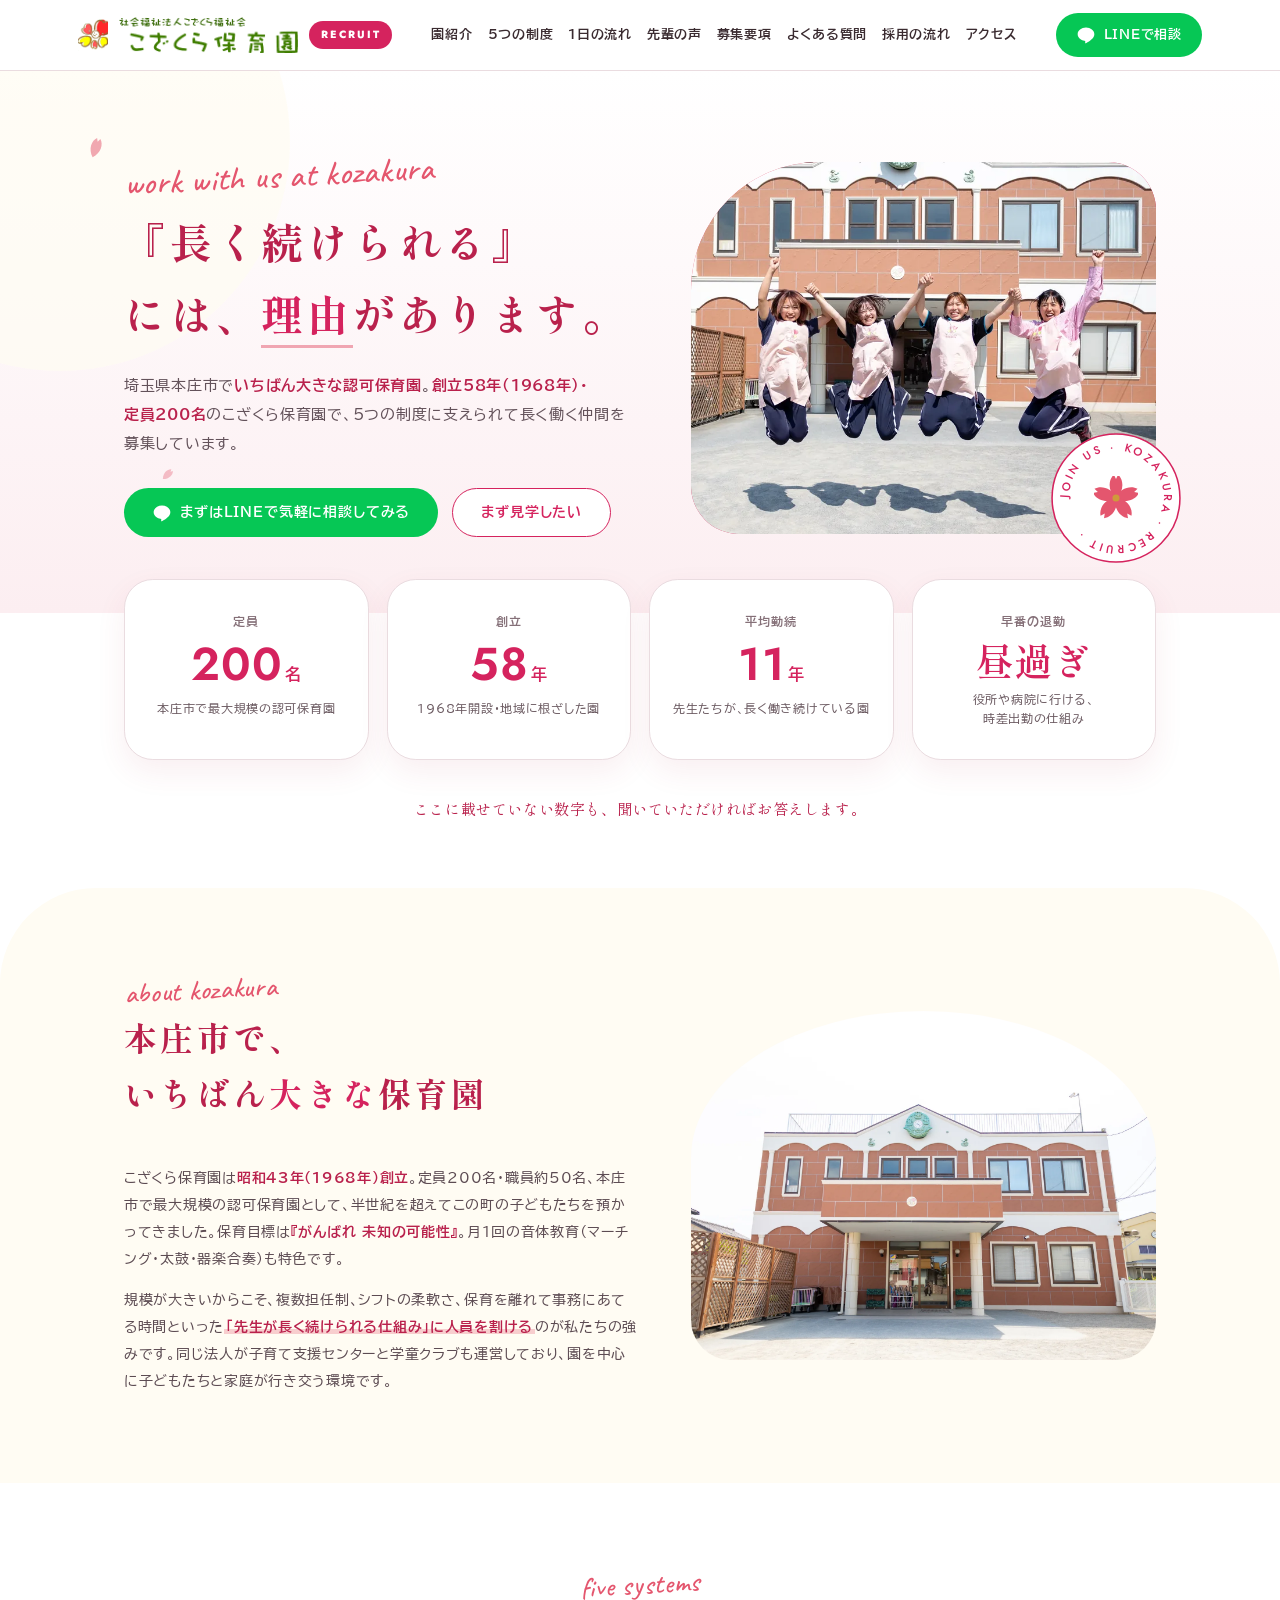
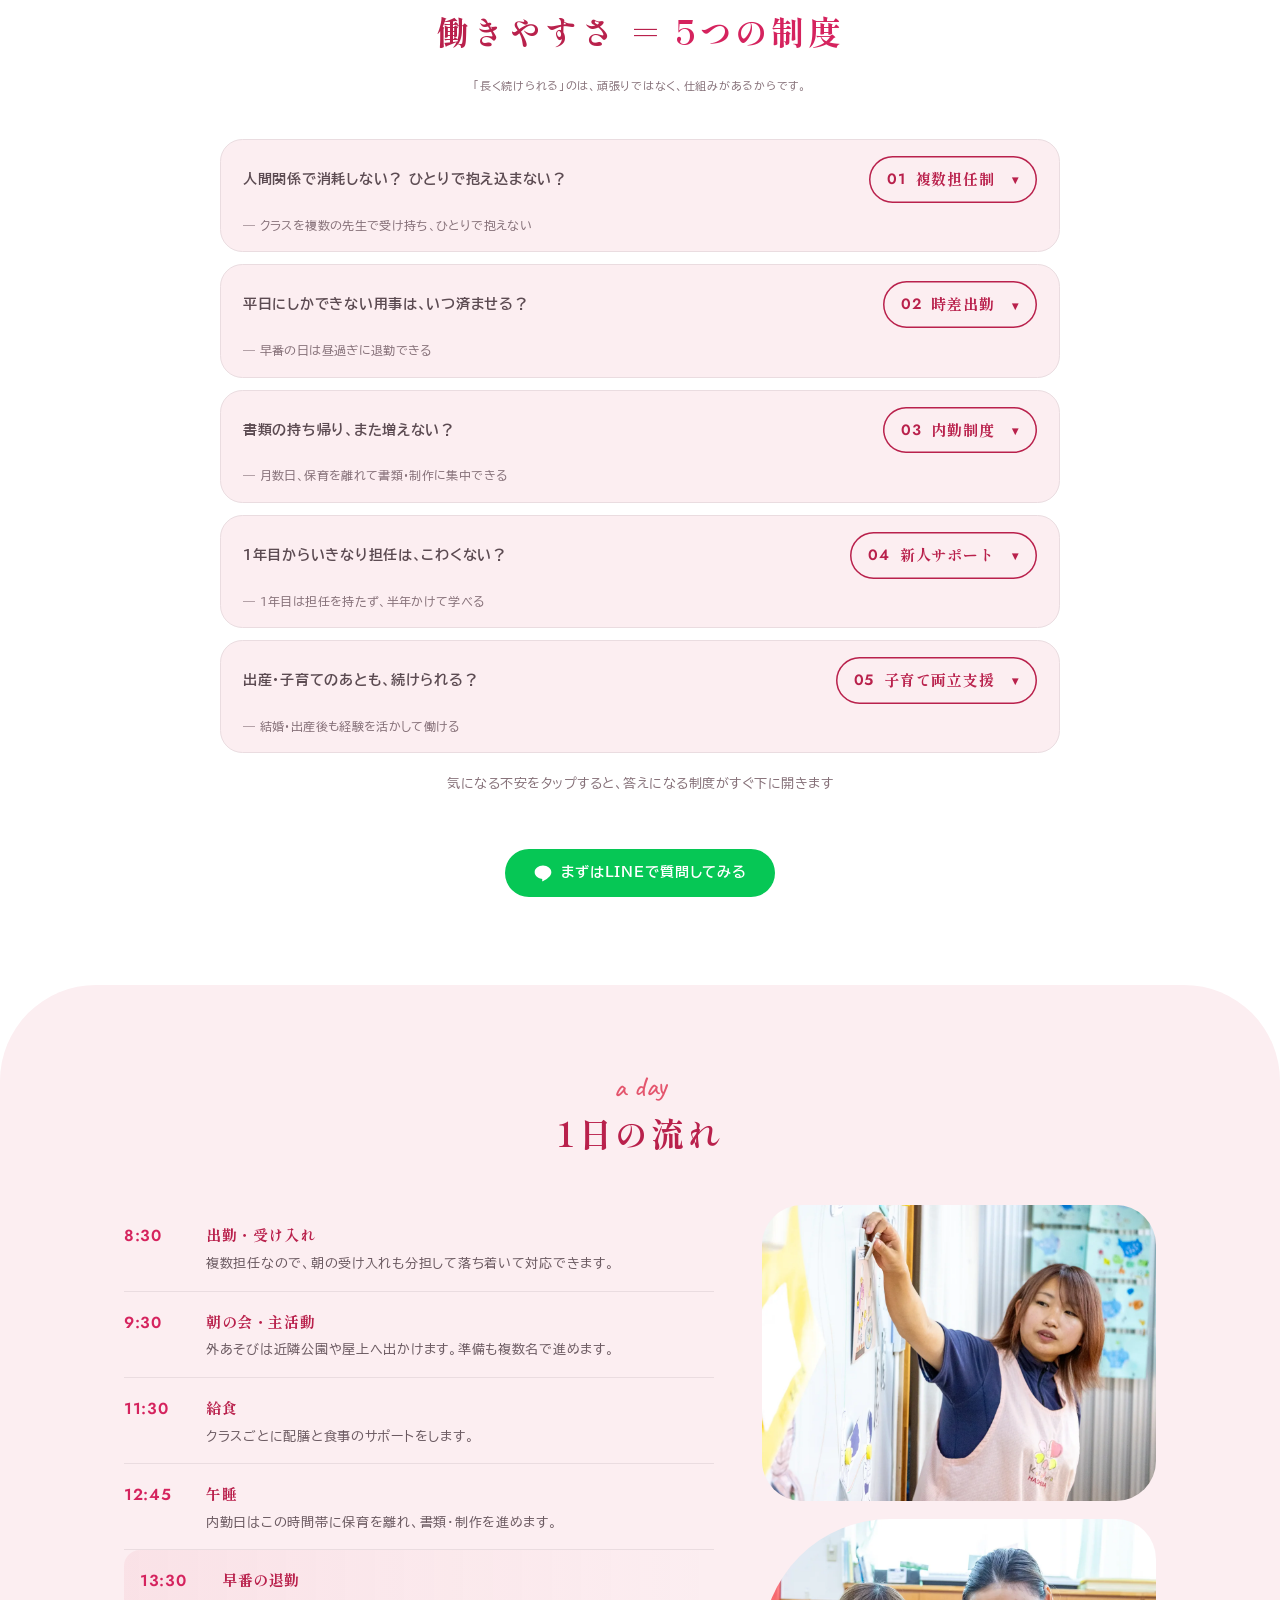
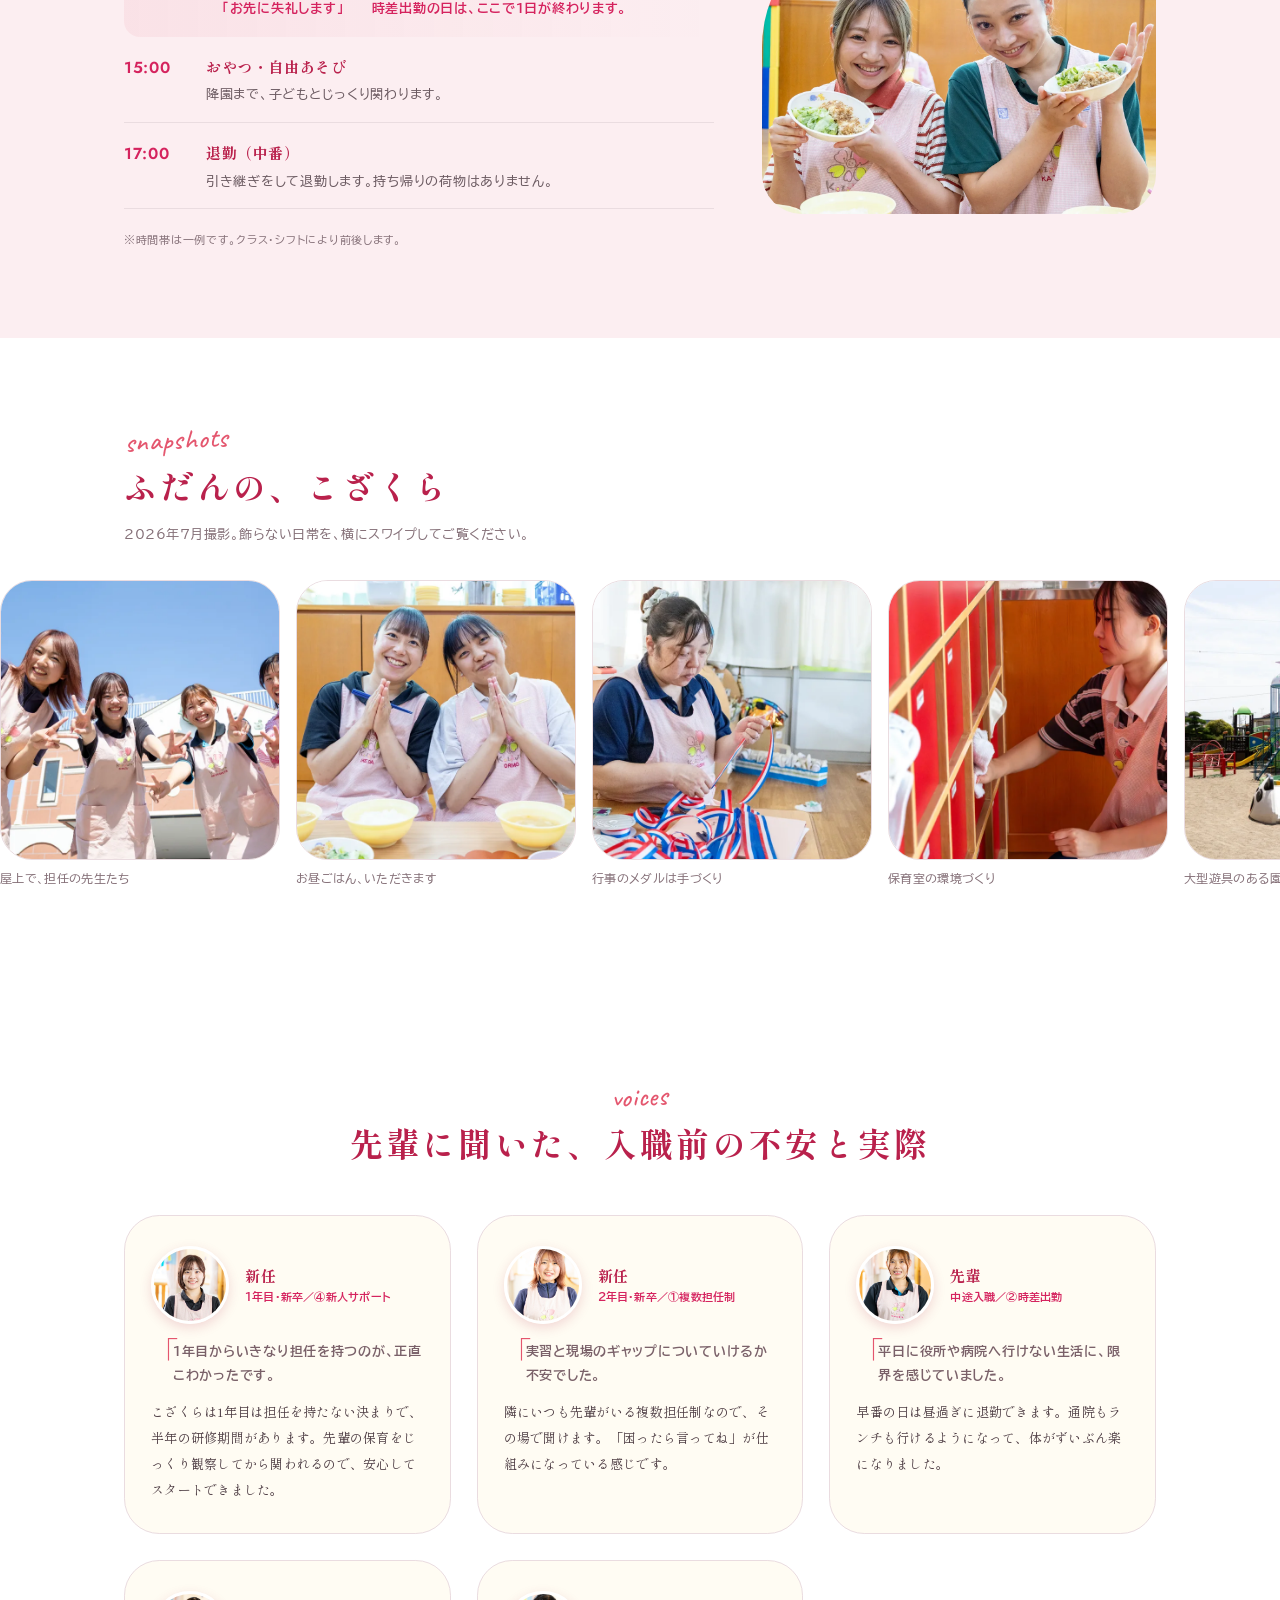
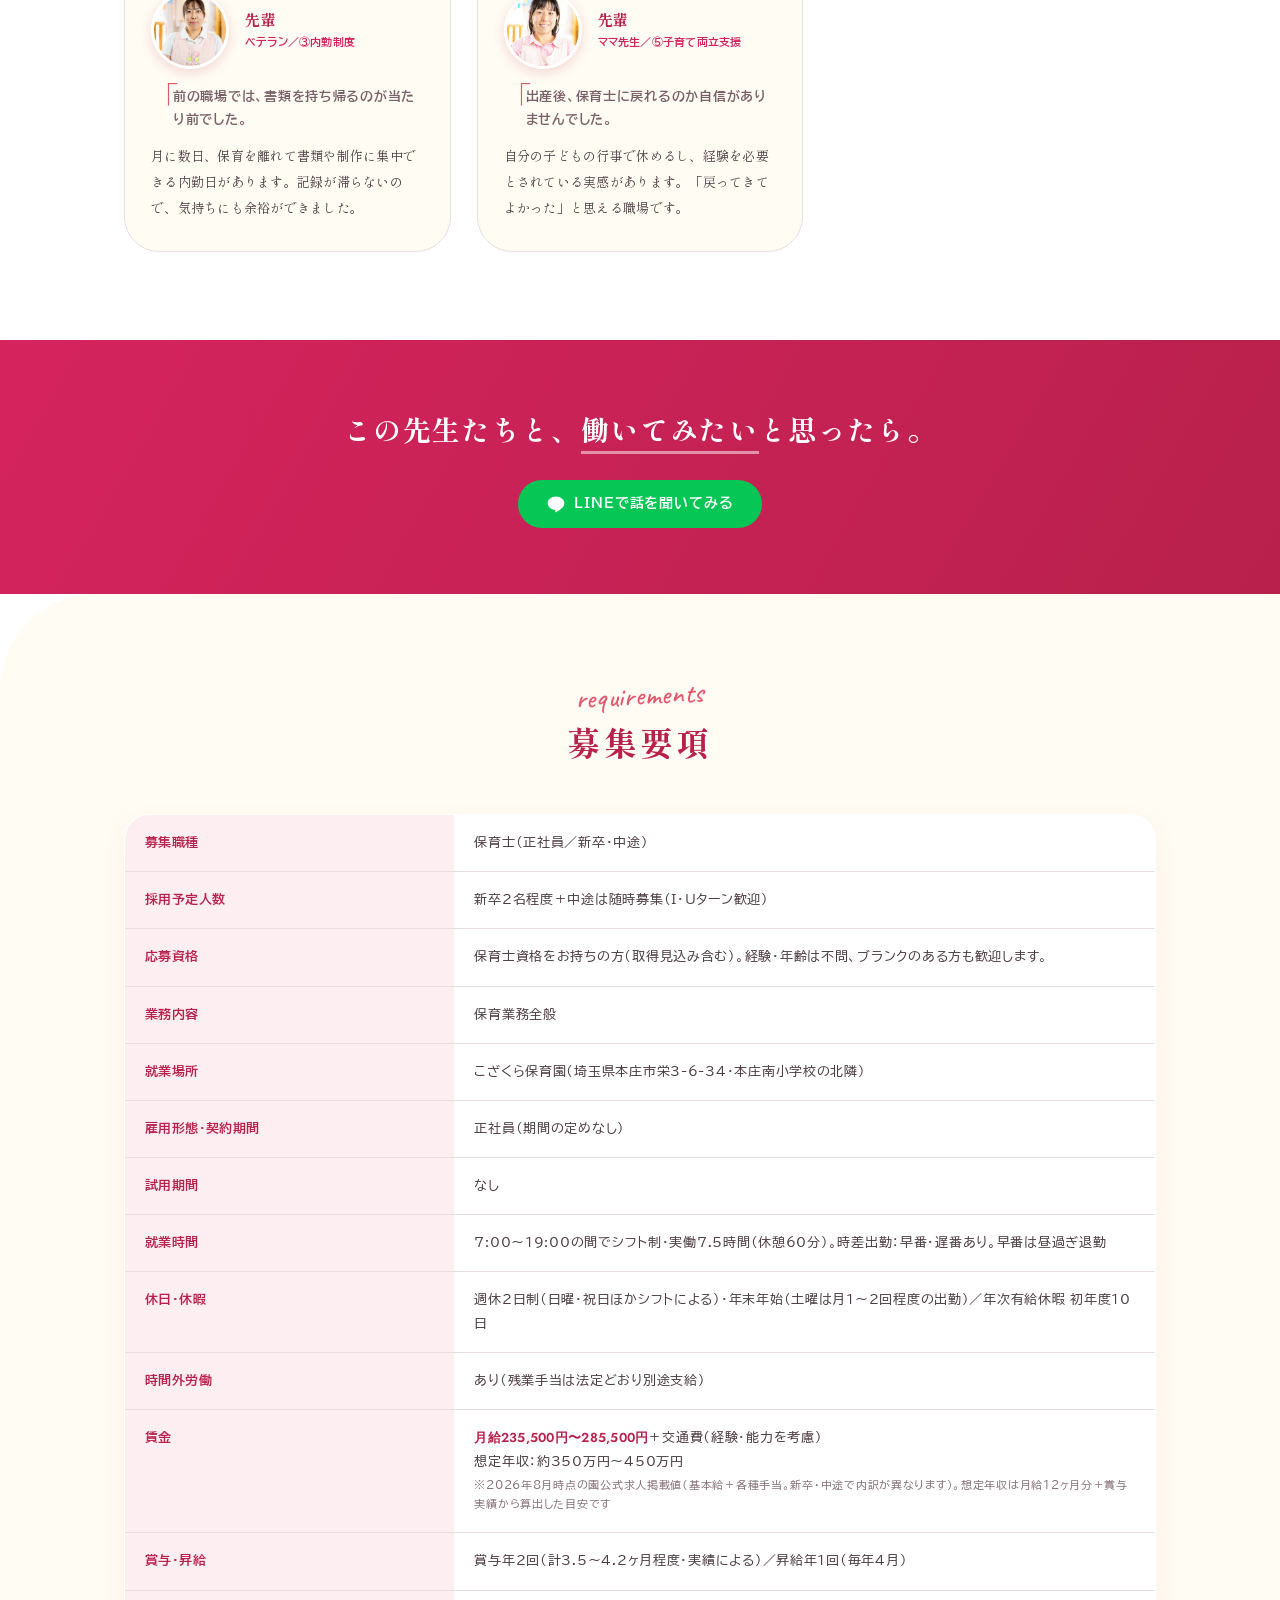
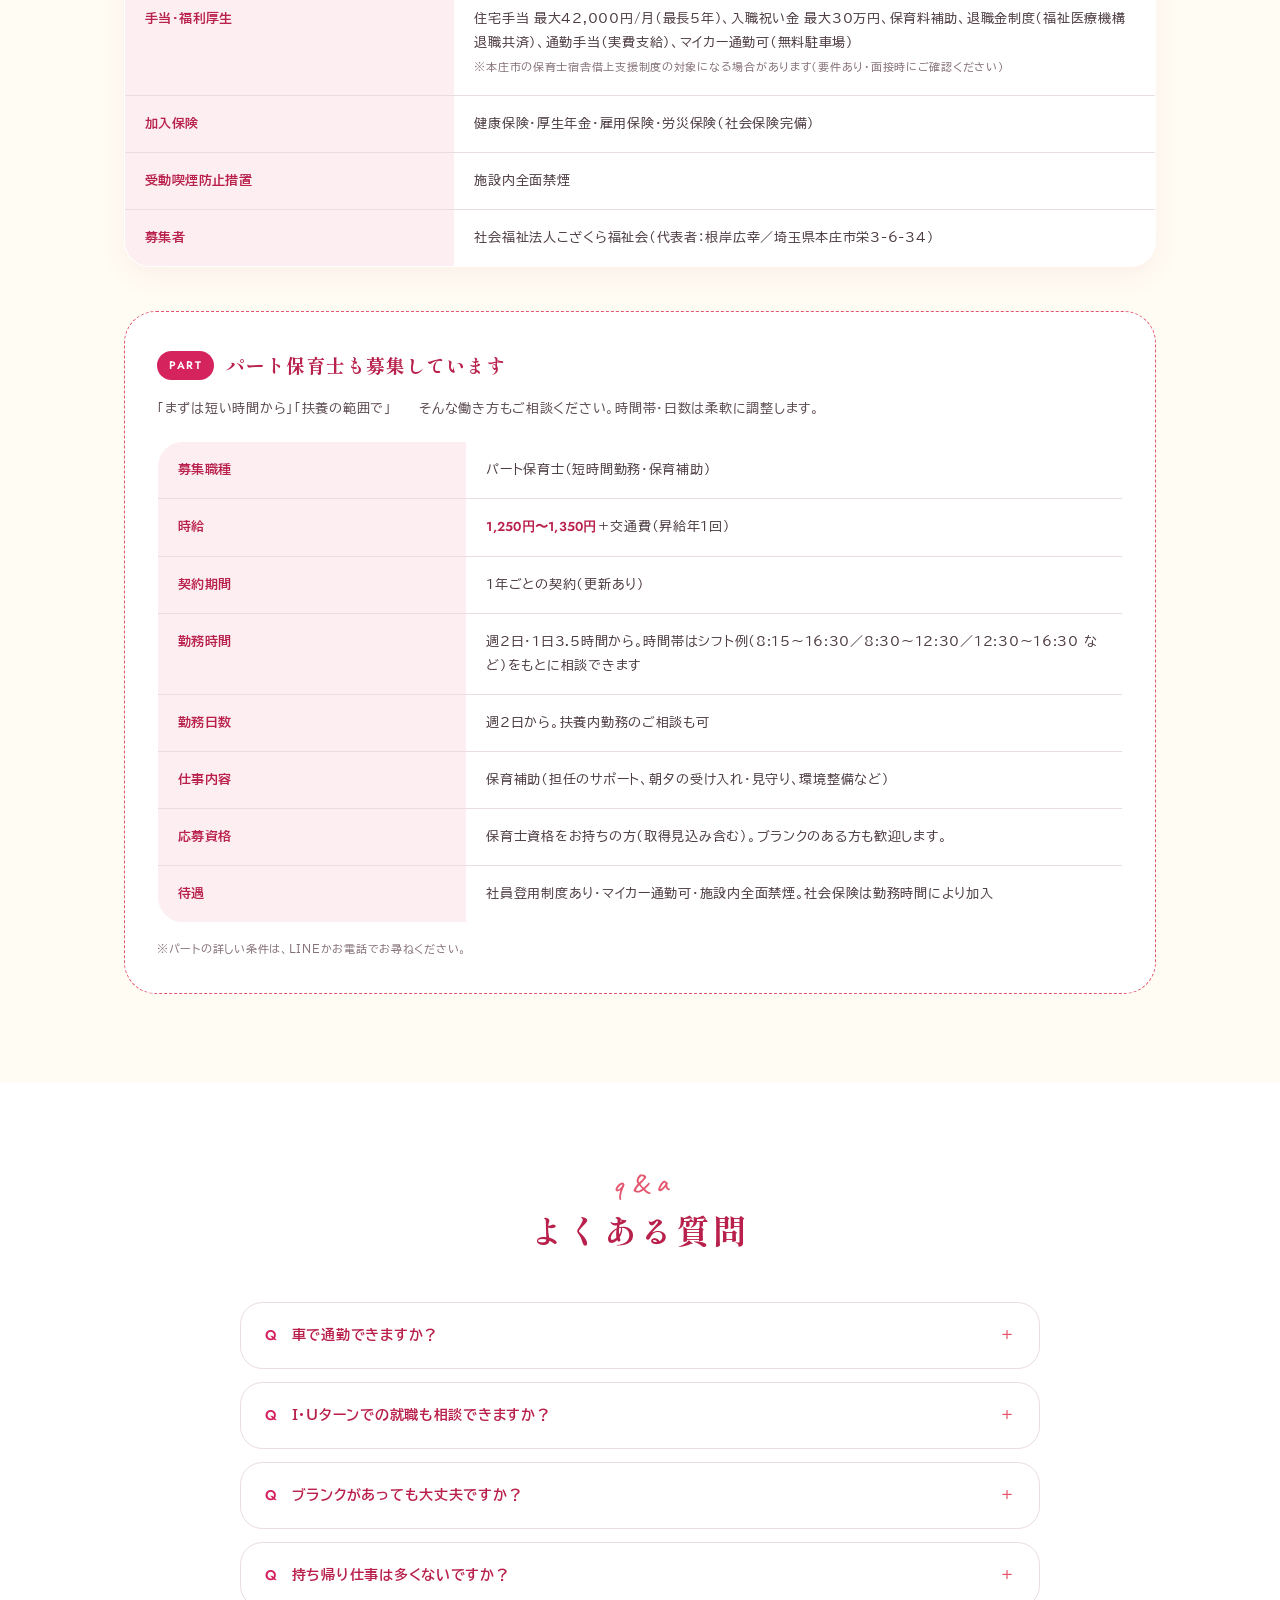
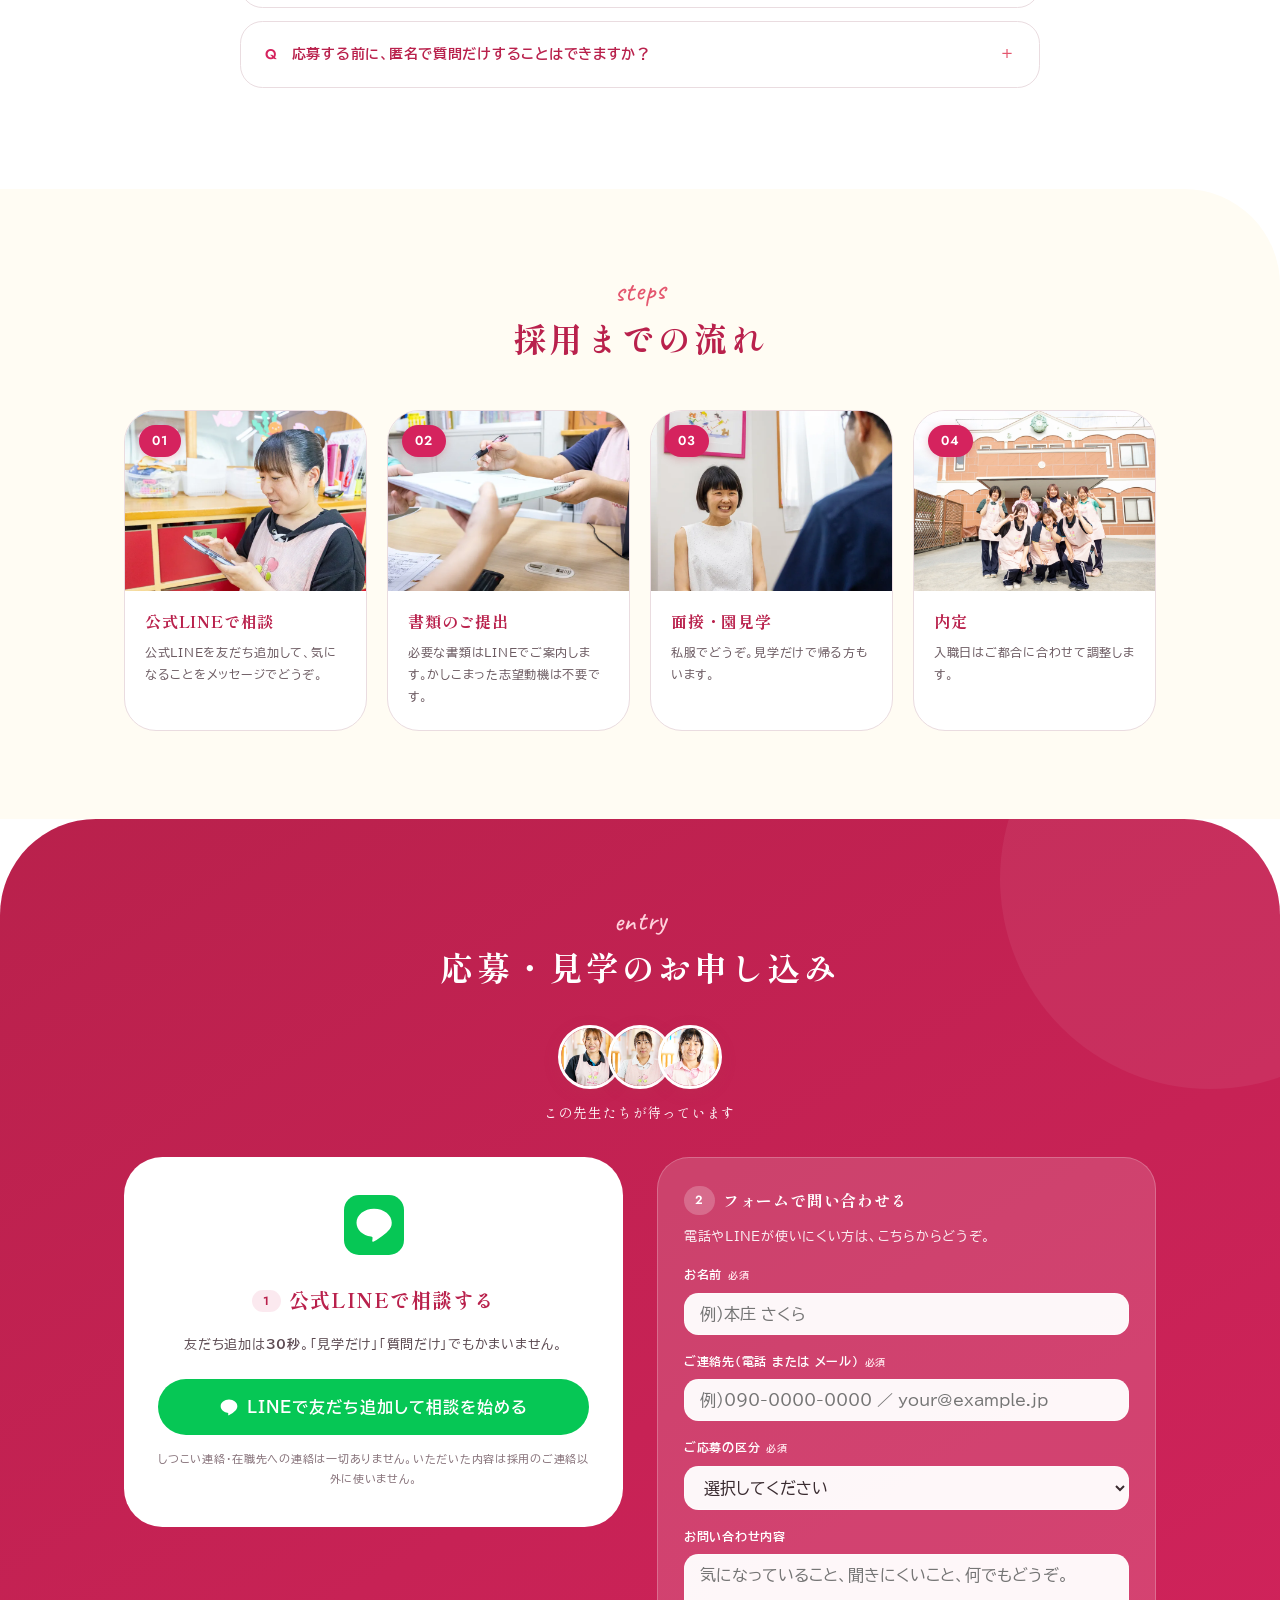
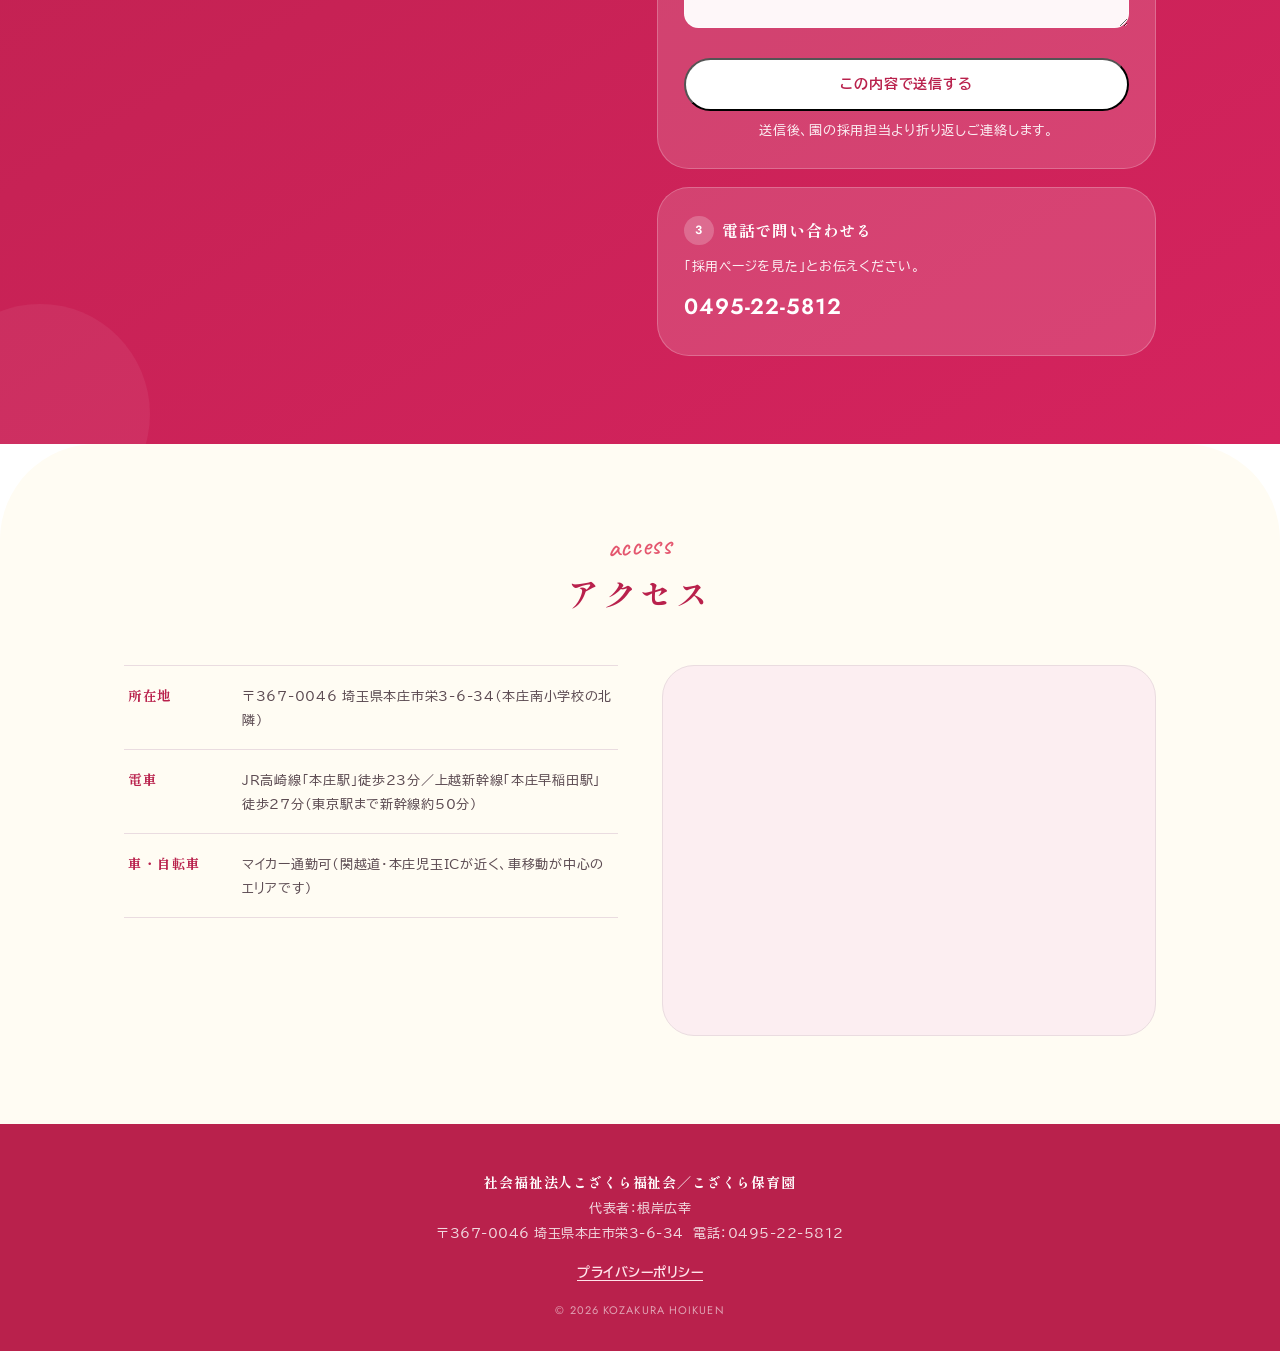
==== index.html @ 983c807f "スティッキーの電話ボタンと「応募じゃなくてOK」を削除（社長指示2026-08-20） ・スティッキーバーの電話ボタンを撤去（電話は応募セクションとフッターに残存） ・ボタンの添え文言「応募じゃなくて" ====
<!DOCTYPE html>
<html lang="ja">
<head>
<meta charset="UTF-8">
<meta name="viewport" content="width=device-width, initial-scale=1.0">
<!-- 公開時: 本番ドメイン確定後にこのnoindexを削除する（レビューURLのまま公開しない） -->
<meta name="robots" content="noindex,nofollow">
<meta name="format-detection" content="telephone=no">
<title>保育士採用｜こざくら保育園（埼玉県本庄市）・5つの制度で長く働ける園</title>
<meta name="description" content="埼玉県本庄市で最大規模・創立58年のこざくら保育園の保育士採用ページ。複数担任制・時差出勤・内勤制度・新人サポート・子育て両立支援の5つの制度で、長く続けられる働き方を用意しています。相談はLINEから。">
<!-- favicon: ヘッダーロゴと同じ五弁桜（自己完結SVG・外部ファイル不要） -->
<link rel="icon" type="image/svg+xml" href="data:image/svg+xml,%3Csvg xmlns='http://www.w3.org/2000/svg' viewBox='-34 -34 68 68'%3E%3Cdefs%3E%3Cpath id='p' d='M0 8C-12 -4 -11 -20 -3 -27L0 -21L3 -27C11 -20 12 -4 0 8Z'/%3E%3C/defs%3E%3Cg fill='%23E4566E'%3E%3Cuse href='%23p' transform='translate(0 -6)'/%3E%3Cuse href='%23p' transform='rotate(72) translate(0 -6)'/%3E%3Cuse href='%23p' transform='rotate(144) translate(0 -6)'/%3E%3Cuse href='%23p' transform='rotate(216) translate(0 -6)'/%3E%3Cuse href='%23p' transform='rotate(288) translate(0 -6)'/%3E%3C/g%3E%3Ccircle r='4' fill='%23CF9A3C'/%3E%3C/svg%3E">
<!-- ▼公開時に有効化: OGP（本番ドメイン確定後にURLを入れて有効化する）
<meta property="og:type" content="website">
<meta property="og:title" content="保育士採用｜こざくら保育園（埼玉県本庄市）">
<meta property="og:description" content="5つの制度で長く続けられる園。ご相談はLINEから受け付けています。">
<meta property="og:url" content="https://＜本番ドメイン＞/">
<meta property="og:image" content="https://＜本番ドメイン＞/images/ogp.jpg">
<meta name="twitter:card" content="summary_large_image">
▲OGPここまで -->
<!-- ▼公開時に有効化: GTM（園/チポーレ側のコンテナID確定後、この直下にGTMスニペットを設置。
     LINEクリックは本文末尾のスクリプトが dataLayer に line_click（cta_location付き）をpushする） -->
<link rel="preconnect" href="https://fonts.googleapis.com">
<link rel="preconnect" href="https://fonts.gstatic.com" crossorigin>
<link href="https://fonts.googleapis.com/css2?family=Shippori+Mincho:wght@500;600;700;800&family=BIZ+UDPGothic:wght@400;700&family=Caveat:wght@500;600&family=Jost:wght@400;500;600&display=swap" rel="stylesheet">
<style>
/* ============================================================
   こざくら保育園 採用LP 確定版（ヒトトナリ流・2026-08-18 園決定）
   明朝×手書き英字×効かせ色=深い桜×有機的な丸×さりげない動き
   ============================================================ */
:root{
  /* --- 効かせ色（深い桜）--- */
  --accent:      #D5235E;   /* 主役 */
  --accent-deep: #B9214C;   /* 主役の暗部（見出し文字・フッター） */
  --accent-sub:  #E4566E;   /* 主役の明部（下線・hand英字・マーカー） */
  --accent-2nd:  #CF9A3C;   /* 第2アクセント（金茶・控えめに。文字には使わない=罫線・面のみ） */
  --accent-2nd-deep:#82611A; /* 金茶の文字用暗部（白地でAA 4.5:1以上・2026-08-18監査反映） */

  /* --- 受けの淡色 --- */
  --pale-1: #FCEEF1;   /* 桜の淡色 */
  --pale-2: #FFFCF3;   /* クリーム */
  --pale-3: #FDF0F1;   /* 差し色の淡色 */

  /* --- 基本色 --- */
  --ink:  #3a2b30;
  --gray: #857078;
  --line: #EADCE0;

  /* --- LINE緑（主導線）--- */
  --line-green: #06C755;
  --line-green-dark:#05A648;

  /* --- フォント3層 --- */
  --serif:"Shippori Mincho","Yu Mincho","Hiragino Mincho ProN",serif;
  --gothic:"BIZ UDPGothic","Hiragino Sans","Yu Gothic","Meiryo",sans-serif;
  --hand:"Caveat",cursive;
  --num:"Jost",sans-serif;
  --ease:cubic-bezier(0.4,0,0.2,1);
}
*{margin:0;padding:0;box-sizing:border-box}
html{scroll-behavior:smooth}
body{font-family:var(--gothic);color:var(--ink);line-height:2.05;letter-spacing:.05em;background:#fff;font-size:14.5px;overflow-x:hidden}
a{color:inherit;text-decoration:none}
img{max-width:100%;display:block}
.wrap{max-width:1080px;margin:0 auto;padding:0 24px}

.nw{white-space:nowrap}

/* 手書き英字ラベル（英字のみ・日本語には使わない） */
.hand{font-family:var(--hand);font-weight:500;font-size:30px;color:var(--accent-sub);transform:rotate(-3deg);display:inline-block;line-height:1}
/* 注意: 見出し下線・マーカー等の rgba(228,86,110,X) は --accent-sub の直書き値。効かせ色を変える際は手動同期が必要 */

/* ボタン */
.btn{display:inline-flex;align-items:center;justify-content:center;gap:8px;font-weight:700;border-radius:99px;font-size:14px;padding:13px 28px;min-height:48px;transition:all .4s var(--ease);font-family:var(--gothic);letter-spacing:.06em;text-align:center;line-height:1.5}
.btn:hover{transform:translateY(-2px);box-shadow:0 8px 20px rgba(0,0,0,.15)}
.btn:focus-visible{outline:3px solid var(--accent-sub);outline-offset:2px}
.btn{flex-wrap:wrap}
/* LINE緑=主導線 */
.btn-line-green{background:var(--line-green);color:#fff}
.btn-line-green:hover{box-shadow:0 8px 22px rgba(6,199,85,.38)}
.btn-line-green .ico{width:20px;height:20px;flex-shrink:0}
/* サブ導線（枠線・桜） */
.btn-outline{border:1.5px solid var(--accent);color:var(--accent);background:#fff}
/* （btn-ghost・chip-checkは未使用のため削除・2026-08-18監査反映） */

/* ============ ヘッダー（sticky） ============ */
.site-header{position:sticky;top:0;background:rgba(255,255,255,.94);backdrop-filter:blur(10px);z-index:100;border-bottom:1px solid var(--line)}
.hd-in{display:flex;align-items:center;justify-content:space-between;height:70px;max-width:1160px;margin:0 auto;padding:0 18px;gap:12px}
.logo{display:flex;align-items:center;gap:11px;font-family:var(--serif);font-weight:800;font-size:18px;color:var(--accent-deep);letter-spacing:.08em;white-space:nowrap}
.logo .logo-img{height:36px;width:auto;display:block}
.logo .logo-mark{height:32px;width:auto;display:block;flex-shrink:0}
.logo .r{font-family:var(--num);font-size:10.5px;letter-spacing:.18em;color:#fff;background:var(--accent);border-radius:99px;padding:3px 12px}
nav.g ul{display:flex;gap:15px;list-style:none;font-size:12.5px;font-weight:700}
nav.g a{position:relative;padding:6px 0;color:var(--ink);white-space:nowrap}
nav.g a::after{content:"";position:absolute;left:0;bottom:0;width:0;height:2px;background:var(--accent);transition:width .4s var(--ease)}
nav.g a:hover::after{width:100%}
.hd-cta{display:flex;align-items:center;gap:10px}
.hd-cta .btn{padding:10px 20px;font-size:13px;min-height:44px;flex-wrap:nowrap;white-space:nowrap}
@media(max-width:1040px){nav.g{display:none}}
/* モバイルメニュー（PCナビ非表示帯=1040px以下で出す） */
.hd-cta{display:flex;align-items:center;gap:10px}
.sp-menu{display:none;position:relative}
@media(max-width:1040px){.sp-menu{display:block}}
.sp-menu summary{list-style:none;cursor:pointer;display:flex;align-items:center;gap:6px;min-height:44px;padding:9px 14px;border:1.5px solid var(--accent);border-radius:99px;color:var(--accent-deep);font-family:var(--gothic);font-weight:700;font-size:12.5px;letter-spacing:.06em;white-space:nowrap;user-select:none}
.sp-menu summary::-webkit-details-marker{display:none}
.sp-menu[open] summary{background:var(--pale-1)}
.sp-menu-panel{position:absolute;right:0;top:calc(100% + 10px);background:#fff;border-radius:1.6rem;box-shadow:0 14px 38px rgba(60,20,35,.16);padding:10px;min-width:216px;z-index:120}
.sp-menu-panel ul{list-style:none;margin:0;padding:0}
.sp-menu-panel a{display:block;padding:12px 18px;font-family:var(--gothic);font-size:14px;font-weight:700;color:var(--ink);border-radius:12px;letter-spacing:.04em}
.sp-menu-panel a:active,.sp-menu-panel a:hover{background:var(--pale-1);color:var(--accent-deep)}
section[id]{scroll-margin-top:64px}
@media(max-width:1120px){nav.g ul{gap:11px;font-size:12px}.hd-cta .btn{white-space:nowrap}} /* 8項目ナビ＋CTAを1行維持 */
@media(max-width:520px){.logo{gap:8px}.logo .r{display:none}.logo .logo-img{height:34px}.logo .logo-mark{height:34px}.hd-cta .btn{display:none}}  /* SPはスティッキー＋ヒーローがLINE導線＝ヘッダー内はメニューだけ残しロゴに幅を譲る */

/* ============ ヒーロー ============ */
.hero{position:relative;padding:88px 0 76px;overflow:hidden;background:linear-gradient(180deg,#fff 0%,var(--pale-1) 100%)}
.hero-bg-circle{position:absolute;border-radius:50%;background:var(--pale-2);z-index:1;opacity:.7}
/* 桜の花びら散らし */
.petal-deco{position:absolute;inset:0;z-index:1;pointer-events:none}
.petal-deco .p{position:absolute;width:34px;height:34px;opacity:.5;color:var(--accent-sub);animation:sway 7s ease-in-out infinite}
.petal-deco .p svg{width:100%;height:100%;fill:currentColor}
.petal-deco .p1{top:12%;left:6%;transform:rotate(18deg);animation-delay:-.5s}
.petal-deco .p2{top:26%;right:9%;width:24px;transform:rotate(-22deg);animation-delay:-2.4s;opacity:.4}
.petal-deco .p3{bottom:22%;left:12%;width:22px;transform:rotate(46deg);animation-delay:-4s;opacity:.35}
.petal-deco .p4{top:60%;right:16%;width:30px;transform:rotate(8deg);animation-delay:-1.2s}
.petal-deco .p5{bottom:12%;right:30%;width:20px;transform:rotate(-40deg);animation-delay:-3.2s;opacity:.4}
@keyframes sway{0%,100%{transform:translateY(0) rotate(0)}50%{transform:translateY(-12px) rotate(10deg)}}
.hero .wrap{display:grid;grid-template-columns:1.05fr .95fr;gap:52px;align-items:center;position:relative;z-index:2}
.hero .hand{font-size:34px;margin-bottom:12px}
/* 改行設計: 『長く続けられる』/には、理由があります。の2行固定（<br>）。
   サイズはこの2行が360px〜PCカラム(約515px)に収まる上限で決めている＝変えるときは両幅で再確認 */
.hero h1{font-family:var(--serif);font-weight:700;font-size:clamp(25px,4.4vw,42px);color:var(--accent-deep);line-height:1.72;letter-spacing:.09em}
@media(max-width:430px){.hero h1{font-size:24px;letter-spacing:.05em}} /* 360pxでも「には、理由があります。」を1行に収める（末尾1文字の泣き別れ防止） */
.hero h1 em{font-style:normal;color:var(--accent);border-bottom:3px solid rgba(228,86,110,.5);padding-bottom:2px}
.hero .lead{margin-top:22px;font-size:14.5px;color:#63525a;line-height:2}
.hero .lead strong{color:var(--accent-deep);font-weight:700}
.hero-cta{margin-top:30px;display:flex;gap:14px;flex-wrap:wrap}
.hero-cta .btn-note{flex-basis:100%;font-size:11.5px;color:var(--gray);margin-top:-2px;letter-spacing:.02em}
@media(max-width:767px){.hero-cta{justify-content:center}} /* SPは2段目の見学ボタンを中央に（リクレボ指示2026-08-20） */
.hero-visual{position:relative}
/* 運用: 実写真<img>への差し替え時もaspect-ratio指定を維持するか、width/height属性を必ず付与すること（CLS対策） */
.photo-ph{background:
  repeating-linear-gradient(45deg,rgba(255,255,255,.20) 0 16px,transparent 16px 32px),
  linear-gradient(140deg,#E88BA0,#D5235E 62%,#CF9A3C);
  display:flex;align-items:center;justify-content:center;color:#fff;font-weight:700;font-size:12.5px;letter-spacing:.08em;text-align:center;line-height:1.9;padding:20px}
.hero-visual .photo-ph{aspect-ratio:5/4;border-radius:8rem 3rem 3rem 3rem}
.ph-note{font-size:10.5px;letter-spacing:.04em;opacity:.9;display:block;margin-top:6px;font-weight:400}
/* 実写真差し替え済みスロット: プレースホルダ用paddingを打ち消し、枠形状は維持してcoverで敷き詰める */
img.photo-ph{object-fit:cover;width:100%;height:auto;padding:0;display:block}
/* 回転バッジ（桜色・中央に桜マーク） */
.spin-badge{position:absolute;right:-26px;bottom:-30px;width:132px;height:132px;z-index:3}
.spin-badge .rot{animation:rotation 20s linear infinite;transform-origin:50% 50%}
@keyframes rotation{to{transform:rotate(360deg)}}
.spin-badge .badge-core{position:absolute;left:50%;top:50%;transform:translate(-50%,-50%);width:44px;height:44px}
@media(prefers-reduced-motion:reduce){.spin-badge .rot,.petal-deco .p{animation:none}}
@media(max-width:900px){.hero .wrap{grid-template-columns:1fr;gap:40px}.hero{padding:52px 0 60px}.spin-badge{right:6px;width:112px;height:112px}}

/* ============ セクション共通 ============ */
section{padding:88px 0}
.sec-head{margin-bottom:44px}
.sec-head .hand{margin-bottom:2px;font-size:28px}
.sec-head h2{font-family:var(--serif);font-weight:700;font-size:clamp(23px,3vw,33px);color:var(--accent-deep);letter-spacing:.1em;line-height:1.7;text-wrap:balance}
.sec-head h2 em{font-style:normal;color:var(--accent);position:relative}
.sec-head h2 em::after{content:"";position:absolute;left:0;right:0;bottom:-2px;height:6px;background:rgba(228,86,110,.22);border-radius:99px;z-index:-1}
.sec-head.center{text-align:center}
.sec-note{font-size:11px;color:var(--gray);margin-top:16px;line-height:1.8}
@supports (animation-timeline: view()){
  @media(prefers-reduced-motion:no-preference){
    .fade-up{animation:fadeup both;animation-timeline:view();animation-range:entry 0% entry 40%}
    @keyframes fadeup{from{opacity:0;transform:translateY(30px)}to{opacity:1;transform:none}}
  }
}

/* ============ 数字 ============ */
.numbers{padding:0;margin-top:-34px;position:relative;z-index:5}
.num-grid{display:grid;grid-template-columns:repeat(4,1fr);gap:18px}
.num-card{background:#fff;border:1px solid var(--line);border-radius:1.8rem;text-align:center;padding:30px 16px;box-shadow:0 12px 30px rgba(184,50,79,.08)}
.num-card .k{font-size:11.5px;font-weight:700;color:var(--gray);letter-spacing:.08em}
.num-card .v{font-family:var(--num);font-weight:600;font-size:clamp(34px,4vw,46px);color:var(--accent);line-height:1.15;letter-spacing:.02em;margin-top:4px}
.num-card .v.txt{font-family:var(--serif);font-size:clamp(28px,3.4vw,38px)}
.num-card .v small{font-size:16px;font-family:var(--gothic);margin-left:2px}
.num-card .d{font-size:11.5px;font-weight:400;color:#6b5a61;margin-top:8px;line-height:1.7}
.num-card sup{font-size:9px;color:var(--gray)}
.numbers .disclosure{max-width:840px;margin:34px auto 0;text-align:center;font-family:var(--serif);font-size:15px;color:var(--accent-deep);line-height:2;letter-spacing:.04em}
@media(max-width:900px){.num-grid{grid-template-columns:1fr 1fr}}
@media(max-width:460px){.num-grid{grid-template-columns:1fr}}

/* ============ 園紹介 ============ */
.about{background:var(--pale-2);border-radius:6rem 6rem 0 0;margin-top:64px}
.about-in{display:grid;grid-template-columns:1.05fr .95fr;gap:52px;align-items:center}
.about-in .photo-ph{aspect-ratio:16/12;border-radius:50% 50% 2.5rem 2.5rem / 42% 42% 2.5rem 2.5rem}
.about-body h3{font-family:var(--serif);font-weight:700;font-size:22px;color:var(--accent-deep);line-height:1.85;letter-spacing:.08em;margin-bottom:16px}
.about-body p{font-size:13.5px;color:#5c4b52;margin-top:14px;line-height:2}
.about-body strong{color:var(--accent-deep);font-weight:700}
.about-body .marker{background:linear-gradient(transparent 62%,rgba(228,86,110,.28) 62%);padding:0 2px}
.about-body .req-sub{font-size:11px;color:var(--gray)}
@media(max-width:900px){.about-in{grid-template-columns:1fr}.about{border-radius:4rem 4rem 0 0}}

/* ============ 5つの制度 ============ */
.features{background:#fff}
/* fear-map */
.fear-map{list-style:none;max-width:840px;margin:0 auto 52px;display:grid;gap:12px}
.fear-map li{display:grid;grid-template-columns:1fr auto;gap:16px;align-items:center;background:var(--pale-1);border:1px solid var(--line);border-radius:1.4rem;padding:16px 22px}
.fear-map .fear-q{font-size:13.5px;color:#5c4b52;font-weight:700;line-height:1.7}
.fear-map .fear-a{display:inline-flex;align-items:center;gap:10px;font-family:var(--serif);font-weight:700;font-size:15px;color:#fff;background:var(--accent);border-radius:99px;padding:8px 18px;white-space:nowrap;transition:all .3s var(--ease)}
.fear-map .fear-a:hover{background:var(--accent-deep);transform:translateY(-1px)}
.fear-map .fear-a .num{font-family:var(--num);font-weight:600;letter-spacing:.05em}
@media(max-width:640px){.fear-map li{grid-template-columns:1fr;gap:10px}.fear-map .fear-a{justify-self:start}}
/* --- 5制度のプルダウン化（2026-08-06）: 不安の行の直下に制度カードが開く。JS無効時は従来どおり全カード縦積み --- */
/* 1行要約: 閉じた状態でも5制度の便益を比較できるようにする（Codex反証R2の妥協案） */
.fear-sum{grid-column:1/-1;font-size:12px;color:var(--gray);letter-spacing:.03em;line-height:1.7;margin-top:-4px}
.fear-sum::before{content:"— ";opacity:.6}
.fear-hint{text-align:center;font-size:12.5px;color:var(--gray);margin:-40px auto 44px;letter-spacing:.04em}
.features.is-drop .fear-map{margin-bottom:0}
.features.is-drop .fear-hint{margin:18px auto 0}
.features.is-drop .fear-map li{cursor:pointer;transition:border-color .3s var(--ease),background-color .3s var(--ease),box-shadow .3s var(--ease)}
.features.is-drop .fear-map li.is-active{border-color:var(--accent);background:#fff;box-shadow:0 6px 18px rgba(43,43,58,.07)}
.features.is-drop .fear-a::after{content:"▾";margin-left:8px;display:inline-block;transition:transform .3s var(--ease);font-size:12px}
.features.is-drop li.is-active .fear-a::after{transform:rotate(180deg)}
.features.is-drop .fear-map li:not(.is-active) .fear-a{background:transparent;color:var(--accent-deep);box-shadow:inset 0 0 0 1.5px var(--accent-deep)}
.features.is-drop .fear-map li:not(.is-active) .fear-a:hover{background:var(--pale-3);transform:none}
.features.is-drop .fear-map li .feature-card{grid-column:1/-1;display:none;margin-top:16px;cursor:auto}
.features.is-drop .fear-map li .feature-card.is-open{display:grid;animation:featIn .45s var(--ease) both}
.features.is-drop .feature-list{display:none}
@keyframes featIn{from{opacity:0;transform:translateY(-8px)}to{opacity:1;transform:none}}
/* DOM移動でnth-childの偶奇・角丸バリエーションが失われるため、JS付与の.pos-Nで復元 */
.feature-card.pos-2,.feature-card.pos-4{grid-template-columns:1.1fr .9fr}
.feature-card.pos-2 .feature-media,.feature-card.pos-4 .feature-media{order:2}
.feature-card.pos-1 .photo-ph{border-radius:3rem 8rem 3rem 3rem}
.feature-card.pos-2 .photo-ph{border-radius:8rem 3rem 3rem 3rem}
.feature-card.pos-3 .photo-ph{border-radius:2.5rem 2.5rem 6rem 2.5rem}
.feature-card.pos-4 .photo-ph{border-radius:3rem 3rem 3rem 8rem}
.feature-card.pos-5 .photo-ph{border-radius:3rem 8rem 3rem 3rem}
@media(max-width:820px){.feature-card.pos-2,.feature-card.pos-4{grid-template-columns:1fr}.feature-card.pos-2 .feature-media,.feature-card.pos-4 .feature-media{order:0}}
/* 動きの抑制設定を尊重 */
@media(prefers-reduced-motion:reduce){
  html{scroll-behavior:auto}
  .fade-up,.features.is-drop .fear-map li .feature-card.is-open{animation:none}
  .spin-badge .rot{animation:none}
}
/* feature cards */
.feature-list{display:grid;gap:34px}
.feature-card{display:grid;grid-template-columns:.9fr 1.1fr;gap:40px;align-items:center;scroll-margin-top:90px}
.feature-card:nth-child(even){grid-template-columns:1.1fr .9fr}
.feature-card:nth-child(even) .feature-media{order:2}
.feature-media .photo-ph{aspect-ratio:4/3}
.feature-card:nth-child(4n+1) .photo-ph{border-radius:3rem 8rem 3rem 3rem}
.feature-card:nth-child(4n+2) .photo-ph{border-radius:8rem 3rem 3rem 3rem}
.feature-card:nth-child(4n+3) .photo-ph{border-radius:2.5rem 2.5rem 6rem 2.5rem}
.feature-card:nth-child(4n) .photo-ph{border-radius:3rem 3rem 3rem 8rem}
.num-label{font-family:var(--num);font-weight:600;font-size:15px;color:var(--accent-2nd-deep);letter-spacing:.28em;display:flex;align-items:center;gap:14px;margin-bottom:8px}
.num-label::after{content:"";width:52px;height:1px;background:var(--accent-2nd)}
.num-label .who{font-family:var(--gothic);font-size:11px;letter-spacing:.06em;color:#fff;background:var(--accent-2nd-deep);border-radius:99px;padding:2px 12px}
.feature-body h3{font-family:var(--serif);font-weight:700;font-size:22px;color:var(--accent-deep);letter-spacing:.06em;line-height:1.6}
.feature-body h3 .sub{display:block;font-family:var(--gothic);font-size:12.5px;font-weight:700;color:var(--accent);margin-top:6px;letter-spacing:.04em}
.feature-body .desc{font-size:13.5px;color:#5c4b52;margin-top:14px;line-height:2}
.feature-voice{margin-top:16px;background:var(--pale-2);border-left:3px solid var(--accent-sub);border-radius:0 1rem 1rem 0;padding:14px 18px;font-family:var(--serif);font-size:13px;color:#4d3c43;line-height:1.9}
.feature-voice span{display:block;font-family:var(--gothic);font-size:10.5px;color:var(--gray);margin-top:6px;font-weight:700;letter-spacing:.03em}
@media(max-width:820px){.feature-card,.feature-card:nth-child(even){grid-template-columns:1fr;gap:22px}.feature-card:nth-child(even) .feature-media{order:0}}
.sec-cta{text-align:center;margin-top:52px}

/* ============ 1日の流れ ============ */
.day{background:var(--pale-1);border-radius:6rem 6rem 0 0}
.day-in{display:grid;grid-template-columns:1.2fr .8fr;gap:48px;align-items:start}
.timeline{list-style:none}
.timeline li{display:flex;gap:22px;padding:15px 0;border-bottom:1px solid var(--line);align-items:baseline}
.timeline li.hot{background:linear-gradient(90deg,rgba(228,86,110,.08),transparent);border-radius:1rem;padding:15px 16px;border-bottom:1px solid transparent}
.timeline .t{font-family:var(--num);font-weight:600;color:var(--accent);width:60px;flex-shrink:0;font-size:16px}
.timeline .tl-body h4{font-family:var(--serif);font-weight:700;font-size:15px;color:var(--accent-deep);letter-spacing:.04em}
.timeline .tl-body p{font-size:12.5px;color:#6b5a61;margin-top:2px;line-height:1.8}
.timeline .tl-body strong{color:var(--accent);font-weight:700}
.day-photos{display:grid;gap:18px}
.day-photos .photo-ph{aspect-ratio:4/3;border-radius:2.5rem}
.day-photos .photo-ph:nth-child(2){border-radius:8rem 2.5rem 2.5rem 2.5rem}
@media(max-width:820px){.day-in{grid-template-columns:1fr}.day{border-radius:4rem 4rem 0 0}}

/* ============ 先輩の声 ============ */
.voices{background:#fff}
.voice-grid{display:grid;grid-template-columns:repeat(3,1fr);gap:26px}
.voice-card{background:var(--pale-2);border:1px solid var(--line);border-radius:2.2rem;padding:30px 26px}
.voice-head{display:flex;align-items:center;gap:16px;margin-bottom:16px}
.voice-face{width:78px;height:78px;border-radius:50%;flex-shrink:0;background:linear-gradient(135deg,#EDA9BA,#C64B6A);display:flex;align-items:center;justify-content:center;color:#fff;font-size:9.5px;font-weight:700;text-align:center;line-height:1.5;border:3px solid #fff;box-shadow:0 4px 12px rgba(184,50,79,.18);padding:6px}
.voice-name{font-family:var(--serif);font-weight:700;font-size:15px;color:var(--accent-deep);line-height:1.5}
/* 実写真差し替え済み: 円形のまま写真をcoverで敷き詰める */
img.voice-face{object-fit:cover;padding:0}
/* SPもPCと同じ横構図（玄関前ジャンプ・2026-08-20社長指示）＝基本の5/4がそのまま効く */
.voice-name span{display:block;font-family:var(--gothic);font-size:10.5px;font-weight:700;color:var(--accent);margin-top:3px;letter-spacing:.02em}
.voice-q{font-size:12.5px;color:#7a6169;font-weight:700;line-height:1.85;position:relative;padding-left:22px}
.voice-q::before{content:"「";position:absolute;left:0;top:-4px;font-family:var(--serif);font-size:28px;color:var(--accent-sub);line-height:1}
.voice-a{font-family:var(--serif);font-size:13px;color:#4d3c43;margin-top:12px;line-height:2;letter-spacing:.02em}
@media(max-width:900px){.voice-grid{grid-template-columns:1fr 1fr}}
@media(max-width:620px){.voice-grid{grid-template-columns:1fr}}

/* ============ CTAバンド（効かせ色地・全幅） ============ */
.cta-band{background:linear-gradient(120deg,var(--accent),var(--accent-deep));color:#fff;text-align:center;padding:66px 0}
.cta-band .copy{font-family:var(--serif);font-weight:700;font-size:clamp(20px,3vw,28px);letter-spacing:.06em;line-height:1.7;margin-bottom:26px}
.cta-band .copy em{font-style:normal;border-bottom:3px solid rgba(255,255,255,.5);padding-bottom:2px}
.cta-band .note{font-size:11.5px;opacity:.9;margin-top:16px}

/* ============ 募集要項 ============ */
.requirements{background:var(--pale-2);border-radius:6rem 0 0 0}
.req-table{width:100%;border-collapse:collapse;background:#fff;border-radius:1.6rem;overflow:hidden;box-shadow:0 10px 28px rgba(184,50,79,.06);border:1px solid var(--line)}
.req-table th,.req-table td{text-align:left;padding:16px 20px;font-size:13px;line-height:1.85;border-bottom:1px solid var(--line);vertical-align:top}
.req-table tr:last-child th,.req-table tr:last-child td{border-bottom:none}
.req-table th{width:32%;background:var(--pale-1);font-weight:700;color:var(--accent-deep);letter-spacing:.03em;white-space:nowrap}
.req-table td{color:#4d3c43}
.req-table td strong{color:var(--accent-deep);font-family:var(--num);font-weight:600;letter-spacing:.02em}
.req-sub{display:inline-block;font-size:10.5px;color:var(--gray);margin-top:2px}
.req-parttime{margin-top:44px;background:#fff;border:1px dashed var(--accent-sub);border-radius:2rem;padding:34px 32px}
.req-parttime-title{font-family:var(--serif);font-weight:700;font-size:19px;color:var(--accent-deep);display:flex;align-items:center;gap:12px;letter-spacing:.05em}
.tag-pt{font-family:var(--num);font-size:11px;font-weight:600;letter-spacing:.14em;color:#fff;background:var(--accent);border-radius:99px;padding:3px 12px}
.req-parttime-lead{font-size:13px;color:#5c4b52;margin:12px 0 20px;line-height:1.9}
.req-table--pt{box-shadow:none}
@media(max-width:720px){.req-table th,.req-table td{display:block;width:100%;white-space:normal}.req-table th{border-bottom:none;padding-bottom:4px}.req-table td{padding-top:4px;padding-bottom:16px}.requirements{border-radius:4rem 0 0 0}}

/* ============ FAQ ============ */
.faq{background:#fff}
.faq-list{max-width:800px;margin:0 auto}
details.faq-item{background:#fff;border:1px solid var(--line);border-radius:1.4rem;margin-bottom:13px;overflow:hidden;transition:box-shadow .3s}
details.faq-item[open]{box-shadow:0 8px 24px rgba(184,50,79,.08)}
details.faq-item summary{cursor:pointer;list-style:none;padding:18px 24px;font-weight:700;font-size:14px;color:var(--accent-deep);display:flex;gap:14px;align-items:baseline;min-height:44px}
details.faq-item summary::-webkit-details-marker{display:none}
details.faq-item summary::before{content:"Q";font-family:var(--num);font-weight:600;color:var(--accent);flex-shrink:0}
details.faq-item summary::after{content:"＋";margin-left:auto;color:var(--accent-sub);font-weight:700;flex-shrink:0}
details.faq-item[open] summary::after{content:"−"}
details.faq-item p{padding:0 24px 20px 52px;font-size:13px;color:#5c4b52;line-height:2}

/* 理事長メッセージのCSSは削除済み（本文は園の意向で非掲載・2026-08-05。復活時はgit履歴から） */

/* ============ 応募（効かせ色地） ============ */
.apply{background:linear-gradient(150deg,var(--accent-deep),var(--accent));color:#fff;border-radius:6rem 6rem 0 0;position:relative;overflow:hidden}
.apply .deco-circle{position:absolute;border-radius:50%;background:rgba(255,255,255,.06)}
.apply .wrap{position:relative;z-index:2}
.apply .sec-head .hand{color:#FFD1DC}
.apply .sec-head h2{color:#fff}
.apply-grid{display:grid;grid-template-columns:1fr 1fr;gap:34px;align-items:start}
/* 主役=LINE */
.apply-line{background:#fff;border-radius:2.4rem;padding:38px 34px;color:var(--ink);text-align:center}
.apply-line .lg-mark{width:60px;height:60px;margin:0 auto 14px}
.apply-line h3{font-family:var(--serif);font-weight:700;font-size:20px;color:var(--accent-deep);letter-spacing:.05em}
.apply-line .num2{font-family:var(--num);font-size:12px;background:rgba(213,35,94,.1);color:var(--accent-deep);border-radius:99px;padding:2px 11px;font-weight:600;letter-spacing:.06em;margin-right:8px;vertical-align:3px}
.apply-line .lead{font-size:13px;color:#5c4b52;margin:12px 0 22px;line-height:1.95}
.apply-line .btn{width:100%;font-size:16px;padding:16px}
.apply-line .safe{font-size:11px;color:var(--gray);margin-top:14px;line-height:1.8}
/* 第2導線=フォーム / 第3=電話 */
.apply-secondary{display:flex;flex-direction:column;gap:18px}
.apply-box{background:rgba(255,255,255,.15);border:1px solid rgba(255,255,255,.22);border-radius:2rem;padding:26px 26px;scroll-margin-top:84px}
.apply-box h4{font-family:var(--serif);font-weight:700;font-size:16px;letter-spacing:.05em;display:flex;align-items:center;gap:8px}
.apply-box .num2{font-family:var(--num);font-size:12px;background:rgba(255,255,255,.22);border-radius:99px;padding:2px 11px;font-weight:600;letter-spacing:.06em}
.apply-box p{font-size:12.5px;opacity:.92;margin-top:8px;line-height:1.85}
.f-row{margin-bottom:14px}
.f-row label{display:block;font-size:12px;font-weight:700;margin-bottom:6px}
.f-row label .req{color:#FFE3EA;font-size:10px;margin-left:6px}
.f-row input,.f-row select,.f-row textarea{width:100%;border:1.5px solid rgba(255,255,255,.4);border-radius:.9rem;padding:12px 15px;font-size:16px;font-family:var(--gothic);background:rgba(255,255,255,.96);color:var(--ink)}
.f-row input:focus,.f-row select:focus,.f-row textarea:focus{outline:2px solid #fff;border-color:#fff}
.f-row textarea{resize:vertical;min-height:74px}
.apply-box .btn{margin-top:6px}
.apply-box .btn-form{width:100%;background:#fff;color:var(--accent-deep);font-size:14px;padding:14px}
.apply-box .btn-form:hover{box-shadow:0 8px 20px rgba(0,0,0,.25)}
.apply-box .tel-num{font-family:var(--num);font-size:22px;font-weight:600;letter-spacing:.04em;margin-top:6px;display:inline-block}
.form-note{font-size:10.5px;opacity:.82;margin-top:12px;text-align:center;line-height:1.7}
@media(max-width:820px){.apply-grid{grid-template-columns:1fr}.apply{border-radius:4rem 4rem 0 0}}

/* ============ アクセス ============ */
.access{background:var(--pale-2);border-radius:6rem 6rem 0 0}
@media(max-width:820px){.access{border-radius:4rem 4rem 0 0}}
.access-in{display:grid;grid-template-columns:1fr 1fr;gap:44px;align-items:start}
.access-info dl{border-top:1px solid var(--line)}
.access-info .row{display:grid;grid-template-columns:96px 1fr;gap:18px;padding:16px 4px;border-bottom:1px solid var(--line);align-items:baseline}
.access-info dt{font-family:var(--serif);font-weight:700;font-size:13.5px;color:var(--accent-deep);letter-spacing:.04em}
.access-info dd{font-size:13px;color:#5c4b52;line-height:1.85}
.access-map{border-radius:2rem;overflow:hidden;border:1px solid var(--line);background:var(--pale-1)}
.access-map iframe{display:block;width:100%;aspect-ratio:4/3;border:0}
@media(max-width:820px){.access-in{grid-template-columns:1fr}}

/* ============ フッター ============ */
footer{background:var(--accent-deep);color:#F1D8DF;padding:44px 0 30px;font-size:12.5px;text-align:center;letter-spacing:.04em;line-height:2}
footer .f-org{font-family:var(--serif);font-weight:700;font-size:14px;color:#fff;letter-spacing:.06em}
footer .f-nav{margin:14px 0}
footer .f-nav a{color:#FFE3EA;font-weight:700;border-bottom:1px solid currentColor;padding-bottom:1px}
footer .f-draft{font-size:11px;opacity:.85;margin-top:12px;line-height:1.8}
footer .f-copy{font-family:var(--num);font-size:11px;opacity:.7;margin-top:12px;letter-spacing:.1em}

/* ============ スティッキーCTA（モバイル・LINE主導） ============ */
.s-req{flex:0 0 auto;white-space:nowrap;font-size:12.5px;font-weight:700;color:var(--accent-deep);background:var(--pale-1);border:1px solid var(--line);border-radius:99px;padding:0 13px;min-height:44px;display:flex;align-items:center}
.sticky-cta{position:fixed;left:0;right:0;bottom:0;z-index:90;display:none;gap:8px;padding:9px 12px calc(9px + env(safe-area-inset-bottom));background:rgba(255,255,255,.96);backdrop-filter:blur(8px);border-top:1px solid var(--line);box-shadow:0 -4px 18px rgba(0,0,0,.08)}
.sticky-cta .s-btn{flex:0 0 auto;display:inline-flex;align-items:center;justify-content:center;gap:6px;min-height:48px;border-radius:99px;font-size:12.5px;font-weight:700;padding:0 14px}
.sticky-cta .s-line{flex:1 1 auto;background:var(--line-green);color:#fff}
.sticky-cta .s-line .ico{width:18px;height:18px}
@media(max-width:1040px){.sticky-cta{display:flex}main{padding-bottom:0}footer{padding-bottom:calc(114px + env(safe-area-inset-bottom))}}

/* ============ ふだんのこざくら（横スワイプギャラリー・A案から移植 2026-08-18） ============ */
.snaps{background:#fff}
.snaps .sec-head{margin-bottom:8px} /* 左揃え=about・ヒーローと同じ左寄せ系の文法（意図的） */
.snaps .snaps-lead{font-size:12.5px;color:var(--gray);margin-bottom:26px;letter-spacing:.04em}
.snaps-strip{display:flex;gap:16px;overflow-x:auto;scroll-snap-type:x mandatory;-webkit-overflow-scrolling:touch;padding:6px max(24px,calc((100vw - 1032px)/2)) 18px;scrollbar-width:thin}
.snaps-strip figure{flex:0 0 auto;width:min(280px,70vw);scroll-snap-align:start;margin:0}
.snaps-strip img{width:100%;height:auto;aspect-ratio:1/1;object-fit:cover;border-radius:2rem;border:1px solid var(--line)}
.snaps-strip figcaption{font-size:11.5px;color:var(--gray);margin-top:9px;letter-spacing:.03em;line-height:1.7}

/* ============ 採用までの流れ（園の指定カット3枚＋集合・A案から移植 2026-08-18） ============ */
.flow{background:var(--pale-2);border-radius:0 6rem 0 0}
.flow-steps{list-style:none;display:grid;grid-template-columns:repeat(4,1fr);gap:20px;counter-reset:fs}
.flow-step{background:#fff;border:1px solid var(--line);border-radius:2rem;overflow:hidden;position:relative;display:flex;flex-direction:column}
.flow-step img{width:100%;height:auto;aspect-ratio:4/3;object-fit:cover}
.flow-step .fs-body{padding:18px 20px 22px;flex:1}
.flow-step .fs-num{position:absolute;left:14px;top:14px;font-family:var(--num);font-weight:600;font-size:13px;letter-spacing:.08em;color:#fff;background:var(--accent);border-radius:99px;padding:3px 13px;box-shadow:0 2px 8px rgba(184,50,79,.28)}
.flow-step h3{font-family:var(--serif);font-weight:700;font-size:16px;color:var(--accent-deep);letter-spacing:.05em;line-height:1.6}
.flow-step p{font-size:12px;color:#6b5a61;margin-top:6px;line-height:1.85}
@media(max-width:900px){.flow-steps{grid-template-columns:1fr 1fr}}
@media(max-width:520px){.flow-steps{grid-template-columns:1fr}.flow{border-radius:0 4rem 0 0}}

/* ============ CTA直前の顔（視線の受け皿・A案から移植 2026-08-18） ============ */
.cta-faces{display:flex;flex-direction:column;align-items:center;gap:10px;margin:-14px auto 30px}
.cta-faces .faces-row{display:flex}
.cta-faces img{width:64px;height:64px;border-radius:50%;object-fit:cover;border:3px solid #fff;box-shadow:0 4px 14px rgba(184,50,79,.25)}
.cta-faces img + img{margin-left:-14px}
.cta-faces-note{font-family:var(--serif);font-size:13.5px;color:#fff;letter-spacing:.06em}

/* ============ レスポンシブ安全策（グリッド/フレックス子のはみ出し防止） ============ */
.hero .wrap>*,.about-in>*,.feature-card>*,.day-in>*,.director-in>*,.apply-grid>*,.access-in>*,.timeline li>.tl-body{min-width:0}

/* ============ 効かせ色トークン追従 ============
   ヒトトナリ流は「--accent系トークンの差し替えだけで着替わる」設計。
   桜モチーフ(花びら/バッジ/ロゴ)と写真プレースホルダも効かせ色に追従させ、全体を調和させる。
   確定色=桜（2026-08-18 園決定・:rootの値が正）。※LINE緑(--line-green)＝行動色は固定。 */
.spin-badge .badge-core g{fill:var(--accent-sub)}
.spin-badge .badge-core circle{fill:var(--accent-2nd)}
.spin-badge > svg.rot > circle{stroke:var(--accent)}
.spin-badge > svg.rot text{fill:var(--accent)}
.photo-ph{background:
  repeating-linear-gradient(45deg,rgba(255,255,255,.20) 0 16px,transparent 16px 32px),
  linear-gradient(140deg,var(--accent-sub),var(--accent) 62%,var(--accent-2nd))}
.voice-face{background:linear-gradient(135deg,var(--accent-sub),var(--accent))}
</style>
<!-- FAQPage構造化データ（本文FAQと文言完全一致・同時更新が規約） -->
<script type="application/ld+json">
{
  "@context": "https://schema.org",
  "@type": "FAQPage",
  "mainEntity": [
    {
      "@type": "Question",
      "name": "車で通勤できますか？",
      "acceptedAnswer": { "@type": "Answer", "text": "できます。マイカー通勤可で、JR高崎線「本庄駅」から徒歩23分の立地のため、車・自転車通勤の職員が多数です。" }
    },
    {
      "@type": "Question",
      "name": "I・Uターンでの就職も相談できますか？",
      "acceptedAnswer": { "@type": "Answer", "text": "はい、歓迎します。本庄市に住民票を移して勤務する場合、市の制度による家賃補助（最大47,000円/月・最長5年）の対象になります。本庄駅周辺の家賃相場は都心より大幅に低く、新幹線なら東京駅まで約50分です。まずはLINEでご状況をお聞かせください。" }
    },
    {
      "@type": "Question",
      "name": "ブランクがあっても大丈夫ですか？",
      "acceptedAnswer": { "@type": "Answer", "text": "大丈夫です。全クラス複数担任制のため、一人で抱え込まずに再スタートできます。研修期間で少しずつ感覚を取り戻せます。" }
    },
    {
      "@type": "Question",
      "name": "持ち帰り仕事は多くないですか？",
      "acceptedAnswer": { "@type": "Answer", "text": "内勤制度で減らしています。月数日、保育を離れて書類・制作・事務にあてる時間があり、記録が滞らない仕組みです。" }
    },
    {
      "@type": "Question",
      "name": "応募する前に、匿名で質問だけすることはできますか？",
      "acceptedAnswer": { "@type": "Answer", "text": "できます。LINEでは名乗らずに質問だけでもかまいません。応募や見学の意思が固まっていなくても、給与や休日など聞きにくいことこそ気軽にお尋ねください。" }
    }
  ]
}
</script>
<!-- ▼公開時に有効化: JobPosting構造化データ。
     賃金235,500〜285,500円は園公式求人サイト値（2026-08-19取得）で記入済み＝本文と一致。
     有効化の条件: ①datePosted/validThroughを実日付にする ②全角＜＞placeholderの全置換 ③JSON.parseで機械検証
<script type="application/ld+json">
{
  "@context": "https://schema.org",
  "@type": "JobPosting",
  "title": "保育士（正社員／新卒・中途）",
  "description": "埼玉県本庄市で最大規模・創立58年のこざくら保育園での保育業務全般。複数担任制・時差出勤・内勤制度・新人サポート・子育て両立支援の5つの制度があります。",
  "datePosted": "＜公開日 YYYY-MM-DD＞",
  "validThrough": "＜掲載期限 YYYY-MM-DD＞",
  "employmentType": "FULL_TIME",
  "hiringOrganization": { "@type": "Organization", "name": "社会福祉法人こざくら福祉会" },
  "jobLocation": { "@type": "Place", "address": { "@type": "PostalAddress", "streetAddress": "栄3-6-34", "addressLocality": "本庄市", "addressRegion": "埼玉県", "postalCode": "367-0046", "addressCountry": "JP" } },
  "baseSalary": { "@type": "MonetaryAmount", "currency": "JPY", "value": { "@type": "QuantitativeValue", "minValue": 235500, "maxValue": 285500, "unitText": "MONTH" } }
}
</script>
▲JobPostingここまで -->
</head>
<body>
<!-- ▼公開時に有効化: GTM noscript（GTMスニペットはheadと、このbody直後の2箇所に設置＝リクレボ仕様） -->

<!-- ===== 共通インラインSVG defs（桜モチーフ＝こざくらのブランド意匠） ===== -->
<svg width="0" height="0" style="position:absolute" aria-hidden="true">
  <defs>
    <!-- ※未適用（評価指摘あり）: #softDropは現在どのCSSからもfilter:url(#softDrop)で参照されておらず未使用。活用/削除は目視ゲート後に判断 -->
    <filter id="softDrop" x="-25%" y="-25%" width="150%" height="150%">
      <feGaussianBlur in="SourceAlpha" stdDeviation="4"/>
      <feOffset dx="0" dy="3"/>
      <feComponentTransfer><feFuncA type="linear" slope="0.18"/></feComponentTransfer>
      <feMerge><feMergeNode/><feMergeNode in="SourceGraphic"/></feMerge>
    </filter>
    <!-- 桜の花びら（先端に切れ込み） -->
    <g id="sakuraPetal">
      <path d="M0 8 C -12 -4 -11 -20 -3 -27 L 0 -21 L 3 -27 C 11 -20 12 -4 0 8 Z"/>
    </g>
    <!-- 五弁の桜 -->
    <g id="sakuraFlower">
      <use href="#sakuraPetal" transform="translate(0 -6)"/>
      <use href="#sakuraPetal" transform="rotate(72) translate(0 -6)"/>
      <use href="#sakuraPetal" transform="rotate(144) translate(0 -6)"/>
      <use href="#sakuraPetal" transform="rotate(216) translate(0 -6)"/>
      <use href="#sakuraPetal" transform="rotate(288) translate(0 -6)"/>
    </g>
  </defs>
</svg>

<!-- 公開前メモ（表示なし）: 本ページはnoindexの公開前プレビュー。数値・労働条件の一部は園の最終確認前
     （確認項目の一覧は docs/launch-checklist.md と引き渡し資料が正本）。先輩の声はインタビュー文字起こし待ち。 -->

<!-- ===== (1) ヘッダー ===== -->
<header class="site-header">
  <div class="hd-in">
    <a class="logo" href="#top">
      <!-- 園名ロゴ: 社長支給 top_header.gif（原本控え=images/logo-src/）から帯を切除し白を透過化した正規ロゴ。リクレボ指示2026-08-20 -->
      <img class="logo-mark" src="images/logo-mark-kozakura.png?v=20260820" width="34" height="36" alt="">
      <img class="logo-img" src="images/logo-kozakura.png?v=20260820" width="368" height="74" alt="社会福祉法人こざくら福祉会 こざくら保育園">
      <span class="r">RECRUIT</span>
    </a>
    <nav class="g" aria-label="採用ナビ">
      <ul>
        <li><a href="#about">園紹介</a></li>
        <li><a href="#features">5つの制度</a></li>
        <li><a href="#day">1日の流れ</a></li>
        <li><a href="#voices">先輩の声</a></li>
        <li><a href="#requirements">募集要項</a></li>
        <li><a href="#faq">よくある質問</a></li>
        <li><a href="#flow">採用の流れ</a></li>
        <li><a href="#access">アクセス</a></li>
      </ul>
    </nav>
    <div class="hd-cta">
      <a class="btn btn-line-green" href="https://lin.ee/XXXXXXXX" target="_blank" rel="noopener" id="cta-line-header" data-cta-location="header">
        <svg class="ico" viewBox="0 0 24 24" aria-hidden="true"><path fill="currentColor" d="M12 3C6.5 3 2 6.6 2 11c0 3.9 3.5 7.2 8.2 7.9.3.1.8.2.9.5.1.3.1.7 0 1l-.1.9c0 .3-.2 1 .9.6s6-3.5 8.2-6C21.4 14.2 22 12.7 22 11c0-4.4-4.5-8-10-8z"/></svg>
        LINEで相談
      </a>
      <!-- モバイル用メニュー: PCナビが1040px以下で消える帯のアンカー導線（2026-08-20社長指摘で新設） -->
      <details class="sp-menu" id="spMenu">
        <summary aria-label="メニューを開く">
          <svg viewBox="0 0 24 24" width="20" height="20" aria-hidden="true"><path d="M4 6.5h16M4 12h16M4 17.5h16" stroke="currentColor" stroke-width="2.2" stroke-linecap="round" fill="none"/></svg>
          メニュー
        </summary>
        <nav class="sp-menu-panel" aria-label="採用ナビ（モバイル）">
          <ul>
            <li><a href="#about">園紹介</a></li>
            <li><a href="#features">5つの制度</a></li>
            <li><a href="#day">1日の流れ</a></li>
            <li><a href="#voices">先輩の声</a></li>
            <li><a href="#requirements">募集要項</a></li>
            <li><a href="#faq">よくある質問</a></li>
            <li><a href="#flow">採用の流れ</a></li>
            <li><a href="#access">アクセス</a></li>
          </ul>
        </nav>
      </details>
    </div>
  </div>
</header>

<main>
<!-- ===== (2) ヒーロー ===== -->
<div class="hero" id="top">
  <div class="hero-bg-circle" style="width:460px;height:460px;left:-170px;top:-160px"></div>
  <div class="petal-deco" aria-hidden="true">
    <span class="p p1"><svg viewBox="-30 -30 60 60"><use href="#sakuraPetal"/></svg></span>
    <span class="p p2"><svg viewBox="-30 -30 60 60"><use href="#sakuraPetal"/></svg></span>
    <span class="p p3"><svg viewBox="-30 -30 60 60"><use href="#sakuraPetal"/></svg></span>
    <span class="p p4"><svg viewBox="-30 -30 60 60"><use href="#sakuraPetal"/></svg></span>
    <span class="p p5"><svg viewBox="-30 -30 60 60"><use href="#sakuraPetal"/></svg></span>
  </div>
  <div class="wrap">
    <div>
      <span class="hand">work with us at kozakura</span>
      <h1>『長く続けられる』<br>には、<em>理由</em>があります。</h1>
      <p class="lead">埼玉県本庄市で<strong><span class="nw">いちばん大きな認可保育園</span></strong>。<strong><span class="nw">創立58年（1968年）</span>・<span class="nw">定員200名</span></strong>の<span class="nw">こざくら保育園</span>で、5つの制度に支えられて長く働く仲間を<span class="nw">募集しています。</span></p>
      <div class="hero-cta">
        <a class="btn btn-line-green" href="https://lin.ee/XXXXXXXX" target="_blank" rel="noopener" id="cta-line-fv" data-cta-location="hero">
          <svg class="ico" viewBox="0 0 24 24" aria-hidden="true"><path fill="currentColor" d="M12 3C6.5 3 2 6.6 2 11c0 3.9 3.5 7.2 8.2 7.9.3.1.8.2.9.5.1.3.1.7 0 1l-.1.9c0 .3-.2 1 .9.6s6-3.5 8.2-6C21.4 14.2 22 12.7 22 11c0-4.4-4.5-8-10-8z"/></svg>
          まずはLINEで気軽に相談してみる
        </a>
        <a class="btn btn-outline" href="#contact">まず見学したい</a>
      </div>
    </div>
    <div class="hero-visual">
      <picture>
        <source media="(max-width: 767px)" srcset="images/hero-b-sp.webp?v=20260820" width="800" height="640">
        <img class="photo-ph" src="images/hero-b.webp?v=20260818" width="1750" height="1400" alt="こざくら保育園の先生たち" fetchpriority="high">
      </picture>
      <div class="spin-badge" aria-hidden="true">
        <svg viewBox="0 0 128 128" class="rot">
          <defs><path id="circPath" d="M64,64 m-46,0 a46,46 0 1,1 92,0 a46,46 0 1,1 -92,0"/></defs>
          <circle cx="64" cy="64" r="62" fill="#fff" stroke="#D5235E" stroke-width="1.5"/>
          <text font-family="Jost,sans-serif" font-size="11" letter-spacing="3" fill="#D5235E" font-weight="500"><textPath href="#circPath">JOIN US · KOZAKURA · RECRUIT · </textPath></text>
        </svg>
        <svg class="badge-core" viewBox="-28 -28 56 56"><g fill="#E4566E"><use href="#sakuraFlower" transform="scale(0.9)"/></g><circle r="4.5" fill="#CF9A3C"/></svg>
      </div>
    </div>
  </div>
</div>

<!-- ===== (3) 数字 ===== -->
<div class="numbers">
  <div class="wrap">
    <div class="num-grid">
      <div class="num-card fade-up"><div class="k">定員</div><div class="v">200<small>名</small></div><div class="d">本庄市で最大規模の認可保育園</div></div>
      <div class="num-card fade-up"><div class="k">創立</div><div class="v">58<small>年</small></div><div class="d">1968年開設・地域に根ざした園</div></div>
      <div class="num-card fade-up"><div class="k">平均勤続</div><div class="v">11<small>年</small></div><div class="d">先生たちが、長く働き続けている園</div></div>
      <div class="num-card fade-up"><div class="k">早番の退勤</div><div class="v txt">昼過ぎ</div><div class="d">役所や病院に行ける、<span class="nw">時差出勤の仕組み</span></div></div>
    </div>
    <p class="disclosure">ここに載せていない数字も、<span class="nw">聞いていただければお答えします。</span></p>
    <!-- 出典注記※1〜3はリクレボ指示（2026-08-20）で削除。出典の控え: 定員=本庄市公式一覧／創立=園公式サイト沿革／平均勤続・早番=園ヒアリング2026年時点（launch-checklist A8=勤続実データ裏取りが未了のまま断り書きが消えた点に注意） -->
  </div>
</div>

<!-- ===== (3b) 園紹介 ===== -->
<section class="about" id="about">
  <div class="wrap">
    <div class="about-in">
      <div class="about-body">
        <div class="sec-head">
          <span class="hand">about kozakura</span>
          <h2>本庄市で、<br>いちばん<em>大きな</em>保育園</h2>
        </div>
        <p>こざくら保育園は<strong><span class="nw">昭和43年（1968年）創立</span></strong>。<span class="nw">定員200名</span>・<span class="nw">職員約50名</span>、本庄市で最大規模の認可保育園として、半世紀を超えてこの町の子どもたちを預かってきました。保育目標は<strong>『がんばれ 未知の可能性』</strong>。月1回の音体教育（マーチング・太鼓・器楽合奏）も特色です。</p>
        <p>規模が大きいからこそ、複数担任制、シフトの柔軟さ、保育を離れて事務にあてる時間といった<strong class="marker">「先生が長く続けられる仕組み」に人員を割ける</strong>のが私たちの強みです。同じ法人が子育て支援センターと学童クラブも運営しており、園を中心に子どもたちと家庭が行き交う環境です。</p>
      </div>
      <div class="fade-up"><img class="photo-ph" src="images/facade.webp?v=20260818" width="1600" height="1200" alt="こざくら保育園の園舎外観" loading="lazy"></div>
    </div>
  </div>
</section>

<!-- ===== (4) 5つの制度 ===== -->
<section class="features" id="features">
  <div class="wrap">
    <div class="sec-head center">
      <span class="hand">five systems</span>
      <h2>働きやすさ ＝ <em>5つの制度</em></h2>
      <p class="sec-note">「長く続けられる」のは、頑張りではなく、仕組みがあるからです。</p>
    </div>

    <!-- fear-map: 不安 → それを消す制度 -->
    <ul class="fear-map">
      <li><span class="fear-q">人間関係で消耗しない？ ひとりで抱え込まない？</span><a class="fear-a" href="#f1"><span class="num">01</span>複数担任制</a><span class="fear-sum">クラスを複数の先生で受け持ち、ひとりで抱えない</span></li>
      <li><span class="fear-q">平日にしかできない用事は、いつ済ませる？</span><a class="fear-a" href="#f2"><span class="num">02</span>時差出勤</a><span class="fear-sum">早番の日は昼過ぎに退勤できる</span></li>
      <li><span class="fear-q">書類の持ち帰り、また増えない？</span><a class="fear-a" href="#f3"><span class="num">03</span>内勤制度</a><span class="fear-sum">月数日、保育を離れて書類・制作に集中できる</span></li>
      <li><span class="fear-q">1年目からいきなり担任は、こわくない？</span><a class="fear-a" href="#f4"><span class="num">04</span>新人サポート</a><span class="fear-sum">1年目は担任を持たず、半年かけて学べる</span></li>
      <li><span class="fear-q">出産・子育てのあとも、続けられる？</span><a class="fear-a" href="#f5"><span class="num">05</span>子育て両立支援</a><span class="fear-sum">結婚・出産後も経験を活かして働ける</span></li>
    </ul>
    <p class="fear-hint">気になる不安をタップすると、答えになる制度がすぐ下に開きます</p>

    <div class="feature-list">
      <article class="feature-card" id="f1">
        <div class="feature-media"><img class="photo-ph" src="images/feature-1.webp?v=20260818" width="1600" height="1200" alt="タブレットを見ながら相談し合う2人の保育士" loading="lazy"></div>
        <div class="feature-body">
          <p class="num-label">01<span class="who">全員に</span></p>
          <h3>複数担任制<span class="sub">ひとりで抱え込まずに働ける</span></h3>
          <p class="desc">クラスを複数の先生で受け持ちます。負担が軽くなるだけでなく、保育観がひとりに偏らず、先生同士で学び合えるのも利点です。</p>
          <p class="feature-voice">「困ってもすぐ相談できるし、他の先生から学べます。休みも取りやすいです」<span>先輩保育士</span></p>
        </div>
      </article>
      <article class="feature-card" id="f2">
        <div class="feature-media"><img class="photo-ph" src="images/feature-2.webp?v=20260818" width="1600" height="1200" alt="早番を終えて昼過ぎに退勤する保育士" loading="lazy"></div>
        <div class="feature-body">
          <p class="num-label">02<span class="who">中途の方に</span></p>
          <h3>時差出勤（早番・遅番）<span class="sub">早番の日は昼過ぎに帰れる</span></h3>
          <p class="desc">役所や病院、銀行など、平日にしかできない用事のための時間を、シフトの中で確保しています。</p>
          <p class="feature-voice">「平日の昼間に用事を済ませられるのは、想像以上に大きいです」<span>先輩保育士</span></p>
        </div>
      </article>
      <article class="feature-card" id="f3">
        <div class="feature-media"><img class="photo-ph" src="images/feature-3.webp?v=20260818" width="1600" height="1200" alt="内勤日に落ち着いて書類作成をする保育士" loading="lazy"></div>
        <div class="feature-body">
          <p class="num-label">03<span class="who">中途の方に</span></p>
          <h3>内勤制度<span class="sub">月数日、保育を離れて書類・制作に集中できる</span></h3>
          <p class="desc">持ち帰りを減らすため、書類・制作・事務にあてる時間を勤務の中に確保しています。</p>
          <p class="feature-voice">「書類を家に持ち帰ることが、ほとんどなくなりました」<span>先輩保育士</span></p>
        </div>
      </article>
      <article class="feature-card" id="f4">
        <div class="feature-media"><img class="photo-ph" src="images/feature-4.webp?v=20260818" width="1600" height="1200" alt="先輩に教わりながら学ぶ新任保育士" loading="lazy"></div>
        <div class="feature-body">
          <p class="num-label">04<span class="who">新卒の方に</span></p>
          <h3>新人サポート<span class="sub">担任を持たずに、半年かけて学べる</span></h3>
          <p class="desc">1年目は、担任を持ちません。半年の研修期間に先輩の保育をじっくり見て、学んでからのスタートです。</p>
          <p class="feature-voice">「先輩のやり方を近くで見てから始められました」<span>新任保育士</span></p>
        </div>
      </article>
      <article class="feature-card" id="f5">
        <div class="feature-media"><img class="photo-ph" src="images/feature-5.webp?v=20260818" width="1600" height="1200" alt="わが子とハイタッチする子育て中の保育士" loading="lazy"></div>
        <div class="feature-body">
          <p class="num-label">05<span class="who">中途の方に</span></p>
          <h3>子育て両立支援<span class="sub">結婚・出産後も、経験を活かして働ける</span></h3>
          <p class="desc">結婚・出産のあとも、続けられる職場です。実際に、子育て中の先生が経験を活かして働いています。</p>
          <p class="feature-voice">「行事のたびに、ちゃんと休みをもらえるのがありがたいです」<span>ママ先生</span></p>
        </div>
      </article>
    </div>

    <div class="sec-cta">
      <a class="btn btn-line-green" href="https://lin.ee/XXXXXXXX" target="_blank" rel="noopener" id="cta-line-features" data-cta-location="features">
        <svg class="ico" viewBox="0 0 24 24" aria-hidden="true"><path fill="currentColor" d="M12 3C6.5 3 2 6.6 2 11c0 3.9 3.5 7.2 8.2 7.9.3.1.8.2.9.5.1.3.1.7 0 1l-.1.9c0 .3-.2 1 .9.6s6-3.5 8.2-6C21.4 14.2 22 12.7 22 11c0-4.4-4.5-8-10-8z"/></svg>
        まずはLINEで質問してみる
      </a>
    </div>
  </div>
</section>

<!-- ===== (5) 1日の流れ ===== -->
<section class="day" id="day">
  <div class="wrap">
    <div class="sec-head center">
      <span class="hand">a day</span>
      <h2>1日の流れ</h2>
    </div>
    <div class="day-in">
      <ol class="timeline">
        <li><span class="t">8:30</span><div class="tl-body"><h4>出勤・受け入れ</h4><p>複数担任なので、朝の受け入れも分担して落ち着いて対応できます。</p></div></li>
        <li><span class="t">9:30</span><div class="tl-body"><h4>朝の会・主活動</h4><p>外あそびは近隣公園や屋上へ出かけます。準備も複数名で進めます。</p></div></li>
        <li><span class="t">11:30</span><div class="tl-body"><h4>給食</h4><p>クラスごとに配膳と食事のサポートをします。</p></div></li>
        <li><span class="t">12:45</span><div class="tl-body"><h4>午睡</h4><p>内勤日はこの時間帯に保育を離れ、書類・制作を進めます。</p></div></li>
        <li class="hot"><span class="t">13:30</span><div class="tl-body"><h4>早番の退勤</h4><p><strong>「お先に失礼します」——時差出勤の日は、ここで1日が終わります。</strong></p></div></li>
        <li><span class="t">15:00</span><div class="tl-body"><h4>おやつ・自由あそび</h4><p>降園まで、子どもとじっくり関わります。</p></div></li>
        <li><span class="t">17:00</span><div class="tl-body"><h4>退勤（中番）</h4><p>引き継ぎをして退勤します。持ち帰りの荷物はありません。</p></div></li>
      </ol>
      <div class="day-photos">
        <img class="photo-ph" src="images/daily-1.webp?v=20260818" width="1200" height="900" alt="朝の保育準備をする先生" loading="lazy">
        <img class="photo-ph" src="images/daily-2.webp?v=20260818" width="1200" height="900" alt="連絡帳を記入する先生たち" loading="lazy">
      </div>
    </div>
    <!-- 公開前メモ: 時間帯は園のシフト実態との突合待ち（launch-checklist参照） -->
    <p class="sec-note">※時間帯は一例です。クラス・シフトにより前後します。</p>
  </div>
</section>

<!-- ===== (5b) ふだんのこざくら（横スワイプギャラリー・2026-08-18 A案から移植） ===== -->
<section class="snaps" id="snaps">
  <div class="wrap">
    <div class="sec-head">
      <span class="hand">snapshots</span>
      <h2>ふだんの、こざくら</h2>
    </div>
    <p class="snaps-lead">2026年7月撮影。飾らない日常を、横にスワイプしてご覧ください。</p>
  </div>
  <div class="snaps-strip" role="region" tabindex="0" aria-label="園の日常写真ギャラリー（横スクロール）">
    <figure><img src="images/gallery-1.webp?v=20260818" width="640" height="640" alt="青空の下でピースをする先生たち" loading="lazy"><figcaption>屋上で、担任の先生たち</figcaption></figure>
    <figure><img src="images/gallery-2.webp?v=20260818" width="640" height="640" alt="いただきますをする2人の先生" loading="lazy"><figcaption>お昼ごはん、いただきます</figcaption></figure>
    <figure><img src="images/gallery-3.webp?v=20260818" width="640" height="640" alt="行事のメダルを手づくりする先生" loading="lazy"><figcaption>行事のメダルは手づくり</figcaption></figure>
    <figure><img src="images/gallery-4.webp?v=20260818" width="640" height="640" alt="保育室のロッカーを整える先生" loading="lazy"><figcaption>保育室の環境づくり</figcaption></figure>
    <figure><img src="images/gallery-5.webp?v=20260818" width="640" height="640" alt="カラフルな大型遊具のある園庭" loading="lazy"><figcaption>大型遊具のある園庭</figcaption></figure>
    <figure><img src="images/gallery-6.webp?v=20260818" width="640" height="640" alt="階段に飾られた歴代の共同制作" loading="lazy"><figcaption>階段には歴代の共同制作</figcaption></figure>
    <figure><img src="images/gallery-7.webp?v=20260818" width="640" height="640" alt="こざくら保育園の園名看板" loading="lazy"><figcaption>創立58年の園名看板</figcaption></figure>
    <figure><img src="images/gallery-8.webp?v=20260818" width="640" height="640" alt="玄関前でジャンプする先生たち" loading="lazy"><figcaption>撮影日のワンシーン</figcaption></figure>
  </div>
</section>

<!-- ===== (6) 先輩の声 ===== -->
<section class="voices" id="voices">
  <div class="wrap">
    <div class="sec-head center">
      <span class="hand">voices</span>
      <h2>先輩に聞いた、<span class="nw">入職前の不安と実際</span></h2>
    </div>
    <div class="voice-grid">
      <article class="voice-card fade-up">
        <div class="voice-head">
          <img class="voice-face" src="images/staff-1.webp?v=20260818" width="900" height="1200" alt="新任1年目の保育士" loading="lazy">
          <h3 class="voice-name">新任<span>1年目・新卒／④新人サポート</span></h3>
        </div>
        <p class="voice-q">1年目からいきなり担任を持つのが、正直こわかったです。</p>
        <p class="voice-a">こざくらは1年目は担任を持たない決まりで、半年の研修期間があります。先輩の保育をじっくり観察してから関われるので、安心してスタートできました。</p>
      </article>
      <article class="voice-card fade-up">
        <div class="voice-head">
          <img class="voice-face" src="images/staff-2.webp?v=20260818" width="900" height="1200" alt="新任2年目の保育士" loading="lazy">
          <h3 class="voice-name">新任<span>2年目・新卒／①複数担任制</span></h3>
        </div>
        <p class="voice-q">実習と現場のギャップについていけるか不安でした。</p>
        <p class="voice-a">隣にいつも先輩がいる複数担任制なので、その場で聞けます。「困ったら言ってね」が仕組みになっている感じです。</p>
      </article>
      <article class="voice-card fade-up">
        <div class="voice-head">
          <img class="voice-face" src="images/staff-3.webp?v=20260818" width="900" height="1200" alt="中途入職の保育士" loading="lazy">
          <h3 class="voice-name">先輩<span>中途入職／②時差出勤</span></h3>
        </div>
        <p class="voice-q">平日に役所や病院へ行けない生活に、限界を感じていました。</p>
        <p class="voice-a">早番の日は昼過ぎに退勤できます。通院もランチも行けるようになって、体がずいぶん楽になりました。</p>
      </article>
      <article class="voice-card fade-up">
        <div class="voice-head">
          <img class="voice-face" src="images/staff-4.webp?v=20260818" width="900" height="1200" alt="ベテラン保育士" loading="lazy">
          <h3 class="voice-name">先輩<span>ベテラン／③内勤制度</span></h3>
        </div>
        <p class="voice-q">前の職場では、書類を持ち帰るのが当たり前でした。</p>
        <p class="voice-a">月に数日、保育を離れて書類や制作に集中できる内勤日があります。記録が滞らないので、気持ちにも余裕ができました。</p>
      </article>
      <article class="voice-card fade-up">
        <div class="voice-head">
          <img class="voice-face" src="images/staff-5.webp?v=20260818" width="900" height="1200" alt="子育て中の保育士" loading="lazy">
          <h3 class="voice-name">先輩<span>ママ先生／⑤子育て両立支援</span></h3>
        </div>
        <p class="voice-q">出産後、保育士に戻れるのか自信がありませんでした。</p>
        <p class="voice-a">自分の子どもの行事で休めるし、経験を必要とされている実感があります。「戻ってきてよかった」と思える職場です。</p>
      </article>
    </div>
    <!-- 公開前メモ: コメントは構成用のたたき台。撮影日に収録済みのインタビュー文字起こしの共有後、
         実コメント（実名か匿名かは園の意向に従う）へ差し替える（launch-checklist A9/A10参照）。
         「更新中」を匂わせる可視注記は置かない（未完成感の排除・2026-08-18監査反映） -->
  </div>
</section>

<!-- ===== CTAバンド（効かせ色地・全幅） ===== -->
<section class="cta-band">
  <div class="wrap">
    <p class="copy">この先生たちと、<span class="nw"><em>働いてみたい</em>と思ったら。</span></p>
    <a class="btn btn-line-green" href="https://lin.ee/XXXXXXXX" target="_blank" rel="noopener" id="cta-line-voices" data-cta-location="voices-band">
      <svg class="ico" viewBox="0 0 24 24" aria-hidden="true"><path fill="currentColor" d="M12 3C6.5 3 2 6.6 2 11c0 3.9 3.5 7.2 8.2 7.9.3.1.8.2.9.5.1.3.1.7 0 1l-.1.9c0 .3-.2 1 .9.6s6-3.5 8.2-6C21.4 14.2 22 12.7 22 11c0-4.4-4.5-8-10-8z"/></svg>
      LINEで話を聞いてみる
    </a>
  </div>
</section>

<!-- ===== (7) 募集要項 ===== -->
<section class="requirements" id="requirements">
  <div class="wrap">
    <div class="sec-head center">
      <span class="hand">requirements</span>
      <h2>募集要項</h2>
    </div>
    <table class="req-table">
      <tbody>
        <tr><th>募集職種</th><td>保育士（正社員／新卒・中途）</td></tr>
        <tr><th>採用予定人数</th><td>新卒2名程度＋中途は随時募集（I・Uターン歓迎）</td></tr>
        <tr><th>応募資格</th><td>保育士資格をお持ちの方（取得見込み含む）。経験・年齢は不問、ブランクのある方も歓迎します。</td></tr>
        <!-- 出典メモ（2026-08-19更新）: 就業時間・休日・賃金・賞与・手当・試用期間・時間外は
             園公式求人サイト kozakura-recruit.jp（EntryPocket）＋新卒求人票PDFの値に更新済み。
             出典間の食い違いと園への最終確認は docs/こざくら求人情報まとめ_20260819.xlsx シート2が正本。
             残る園確定待ちは「変更の範囲（業務内容・就業場所）」のみ（職安法の明示項目・公開時必須） -->
        <tr><th>業務内容</th><td>保育業務全般</td></tr>
        <tr><th>就業場所</th><td>こざくら保育園（埼玉県本庄市栄3-6-34・本庄南小学校の北隣）</td></tr>
        <tr><th>雇用形態・契約期間</th><td>正社員（期間の定めなし）</td></tr>
        <tr><th>試用期間</th><td>なし</td></tr>
        <tr><th>就業時間</th><td>7:00〜19:00の間でシフト制・実働7.5時間（休憩60分）。時差出勤：早番・遅番あり。早番は昼過ぎ退勤</td></tr>
        <tr><th>休日・休暇</th><td>週休2日制（日曜・祝日ほかシフトによる）・年末年始（土曜は月1〜2回程度の出勤）／年次有給休暇 初年度10日</td></tr>
        <tr><th>時間外労働</th><td>あり（残業手当は法定どおり別途支給）</td></tr>
        <tr><th>賃金</th><td><strong>月給235,500円〜285,500円</strong>＋交通費（経験・能力を考慮）<br>想定年収：約350万円〜450万円<br><span class="req-sub">※2026年8月時点の園公式求人掲載値（基本給＋各種手当。新卒・中途で内訳が異なります）。想定年収は月給12ヶ月分＋賞与実績から算出した目安です</span></td></tr>
        <tr><th>賞与・昇給</th><td>賞与年2回（計3.5〜4.2ヶ月程度・実績による）／昇給年1回（毎年4月）</td></tr>
        <tr><th>手当・福利厚生</th><td>住宅手当 最大42,000円/月（最長5年）、入職祝い金 最大30万円、保育料補助、退職金制度（福祉医療機構退職共済）、通勤手当（実費支給）、マイカー通勤可（無料駐車場）<br><span class="req-sub">※本庄市の保育士宿舎借上支援制度の対象になる場合があります（要件あり・面接時にご確認ください）</span></td></tr>
        <tr><th>加入保険</th><td>健康保険・厚生年金・雇用保険・労災保険（社会保険完備）</td></tr>
        <tr><th>受動喫煙防止措置</th><td>施設内全面禁煙</td></tr>
        <tr><th>募集者</th><td>社会福祉法人こざくら福祉会（代表者：根岸広幸／埼玉県本庄市栄3-6-34）</td></tr>
      </tbody>
    </table>

    <div class="req-parttime" id="parttime">
      <h3 class="req-parttime-title"><span class="tag-pt">PART</span>パート保育士も募集しています</h3>
      <p class="req-parttime-lead">「まずは短い時間から」「扶養の範囲で」——そんな働き方もご相談ください。時間帯・日数は柔軟に調整します。</p>
      <table class="req-table req-table--pt">
        <tbody>
          <tr><th>募集職種</th><td>パート保育士（短時間勤務・保育補助）</td></tr>
          <!-- 出典メモ（2026-08-19）: 時給・時間・日数は園公式求人サイトのパート保育士求人（M0000078/79）の値に更新済み -->
          <tr><th>時給</th><td><strong>1,250円〜1,350円</strong>＋交通費（昇給年1回）</td></tr>
          <tr><th>契約期間</th><td>1年ごとの契約（更新あり）</td></tr>
          <tr><th>勤務時間</th><td>週2日・1日3.5時間から。時間帯はシフト例（8:15〜16:30／8:30〜12:30／12:30〜16:30 など）をもとに相談できます</td></tr>
          <tr><th>勤務日数</th><td>週2日から。扶養内勤務のご相談も可</td></tr>
          <tr><th>仕事内容</th><td>保育補助（担任のサポート、朝夕の受け入れ・見守り、環境整備など）</td></tr>
          <tr><th>応募資格</th><td>保育士資格をお持ちの方（取得見込み含む）。ブランクのある方も歓迎します。</td></tr>
          <tr><th>待遇</th><td>社員登用制度あり・マイカー通勤可・施設内全面禁煙。社会保険は勤務時間により加入</td></tr>
        </tbody>
      </table>
      <p class="sec-note">※パートの詳しい条件は、LINEかお電話でお尋ねください。</p>
    </div>
  </div>
</section>

<!-- ===== (8) FAQ ===== -->
<section class="faq" id="faq">
  <div class="wrap">
    <div class="sec-head center">
      <span class="hand">q &amp; a</span>
      <h2>よくある質問</h2>
    </div>
    <div class="faq-list">
      <details class="faq-item"><summary>車で通勤できますか？</summary><p>できます。マイカー通勤可で、JR高崎線「本庄駅」から徒歩23分の立地のため、車・自転車通勤の職員が多数です。</p></details>
      <details class="faq-item"><summary>I・Uターンでの就職も相談できますか？</summary><p>はい、歓迎します。本庄市に住民票を移して勤務する場合、市の制度による家賃補助（最大47,000円/月・最長5年）の対象になります。本庄駅周辺の家賃相場は都心より大幅に低く、新幹線なら東京駅まで約50分です。まずはLINEでご状況をお聞かせください。</p></details>
      <details class="faq-item"><summary>ブランクがあっても大丈夫ですか？</summary><p>大丈夫です。全クラス複数担任制のため、一人で抱え込まずに再スタートできます。研修期間で少しずつ感覚を取り戻せます。</p></details>
      <details class="faq-item"><summary>持ち帰り仕事は多くないですか？</summary><p>内勤制度で減らしています。月数日、保育を離れて書類・制作・事務にあてる時間があり、記録が滞らない仕組みです。</p></details>
      <details class="faq-item"><summary>応募する前に、匿名で質問だけすることはできますか？</summary><p>できます。LINEでは名乗らずに質問だけでもかまいません。応募や見学の意思が固まっていなくても、給与や休日など聞きにくいことこそ気軽にお尋ねください。</p></details>
    </div>
  </div>
</section>

<!-- ===== (9) 理事長メッセージは園の意向で非掲載（2026-08-05 社長指示） ===== -->

<!-- ===== (9b) 採用までの流れ（写真=園が事前設計した指定カット・2026-08-18 A案から移植） ===== -->
<section class="flow" id="flow">
  <div class="wrap">
    <div class="sec-head center">
      <span class="hand">steps</span>
      <h2>採用までの流れ</h2>
    </div>
    <ol class="flow-steps">
      <li class="flow-step">
        <img src="images/flow-1.webp?v=20260818" width="800" height="600" alt="スマホでLINEを操作するイメージ" loading="lazy">
        <span class="fs-num">01</span>
        <div class="fs-body"><h3>公式LINEで相談</h3><p>公式LINEを友だち追加して、気になることをメッセージでどうぞ。</p></div>
      </li>
      <li class="flow-step">
        <img src="images/flow-2.webp?v=20260818" width="800" height="600" alt="書類を手渡しするイメージ" loading="lazy">
        <span class="fs-num">02</span>
        <div class="fs-body"><h3>書類のご提出</h3><p>必要な書類はLINEでご案内します。かしこまった志望動機は不要です。</p></div>
      </li>
      <li class="flow-step">
        <img src="images/flow-3.webp?v=20260818" width="800" height="600" alt="面接のイメージ" loading="lazy">
        <span class="fs-num">03</span>
        <div class="fs-body"><h3>面接・園見学</h3><p>私服でどうぞ。見学だけで帰る方もいます。</p></div>
      </li>
      <li class="flow-step">
        <img src="images/group.webp?v=20260818" width="1600" height="1200" alt="園舎前に集まったこざくら保育園の先生たち" loading="lazy">
        <span class="fs-num">04</span>
        <div class="fs-body"><h3>内定</h3><p>入職日はご都合に合わせて調整します。</p></div>
      </li>
    </ol>
  </div>
</section>

<!-- ===== (10) 応募（効かせ色地・LINE主役） ===== -->
<section class="apply" id="apply">
  <div class="deco-circle" style="width:420px;height:420px;right:-140px;top:-150px"></div>
  <div class="deco-circle" style="width:220px;height:220px;left:-70px;bottom:-80px"></div>
  <div class="wrap">
    <div class="sec-head center">
      <span class="hand">entry</span>
      <h2>応募・見学のお申し込み</h2>
    </div>
    <!-- CTA直前の顔（視線の受け皿・2026-08-18 A案から移植。alt空=意味はテキスト側が持つ） -->
    <div class="cta-faces">
      <div class="faces-row">
        <img src="images/staff-3.webp?v=20260818" width="900" height="1200" alt="" loading="lazy">
        <img src="images/staff-4.webp?v=20260818" width="900" height="1200" alt="" loading="lazy">
        <img src="images/staff-5.webp?v=20260818" width="900" height="1200" alt="" loading="lazy">
      </div>
      <p class="cta-faces-note">この先生たちが待っています</p>
    </div>
    <div class="apply-grid">
      <!-- 主役: LINE -->
      <div class="apply-line">
        <svg class="lg-mark" viewBox="0 0 24 24" aria-hidden="true"><rect width="24" height="24" rx="6" fill="#06C755"/><path fill="#fff" d="M12 5.5c-3.9 0-7 2.5-7 5.6 0 2.8 2.5 5.1 5.8 5.5.2 0 .5.1.6.3 0 .2 0 .5 0 .7l-.1.6c0 .2-.1.7.6.4s4.2-2.5 5.7-4.2c1-.9 1.5-1.9 1.5-3.3 0-3.1-3.1-5.6-7.1-5.6z"/></svg>
        <h3><span class="num2">1</span>公式LINEで相談する</h3>
        <p class="lead">友だち追加は<strong>30秒</strong>。「見学だけ」「質問だけ」でもかまいません。</p>
        <a class="btn btn-line-green" href="https://lin.ee/XXXXXXXX" target="_blank" rel="noopener" id="cta-line-apply" data-cta-location="apply-line">
          <svg class="ico" viewBox="0 0 24 24" aria-hidden="true"><path fill="currentColor" d="M12 3C6.5 3 2 6.6 2 11c0 3.9 3.5 7.2 8.2 7.9.3.1.8.2.9.5.1.3.1.7 0 1l-.1.9c0 .3-.2 1 .9.6s6-3.5 8.2-6C21.4 14.2 22 12.7 22 11c0-4.4-4.5-8-10-8z"/></svg>
          LINEで友だち追加して相談を始める
        </a>
        <p class="safe">しつこい連絡・在職先への連絡は一切ありません。いただいた内容は採用のご連絡以外に使いません。</p>
      </div>
      <!-- 第2導線: フォーム / 第3導線: 電話（2026-08-19後段: 「フォーム必要」へ方針転換→復活） -->
      <div class="apply-secondary">
        <div class="apply-box" id="contact">
          <h4><span class="num2">2</span>フォームで問い合わせる</h4>
          <p>電話やLINEが使いにくい方は、こちらからどうぞ。</p>
          <form action="javascript:void(0)" onsubmit="this.querySelector('.form-done').hidden=false;this.querySelector('button').disabled=true;return false;" style="margin-top:14px">
            <div class="f-row"><label for="f-name">お名前<span class="req">必須</span></label><input type="text" id="f-name" name="f-name" placeholder="例）本庄 さくら" required autocomplete="name"></div>
            <div class="f-row"><label for="f-contact">ご連絡先（電話 または メール）<span class="req">必須</span></label><input type="text" id="f-contact" name="f-contact" placeholder="例）090-0000-0000 ／ your@example.jp" required></div>
            <div class="f-row"><label for="f-type">ご応募の区分<span class="req">必須</span></label>
              <select id="f-type" name="f-type" required>
                <option value="">選択してください</option>
                <option>新卒</option>
                <option>中途</option>
                <option>パート</option>
                <option>見学・質問のみ</option>
              </select>
            </div>
            <div class="f-row"><label for="f-message">お問い合わせ内容</label><textarea id="f-message" name="f-message" placeholder="気になっていること、聞きにくいこと、何でもどうぞ。"></textarea></div>
            <button class="btn btn-form" type="submit">この内容で送信する</button>
            <!-- 公開前メモ: フォームは未接続（画面上の受付表示のみ）。公開前に送信先＋受信メールへの接続が必須（launch-checklist A12/B3参照） -->
            <p class="form-note form-done" hidden>※フォームからの送信は、ページの正式公開と同時にご利用いただけます。お急ぎの場合はLINEまたはお電話（0495-22-5812）でご連絡ください。</p>
            <p class="form-note">送信後、園の採用担当より折り返しご連絡します。</p>
          </form>
        </div>
        <div class="apply-box">
          <h4><span class="num2">3</span>電話で問い合わせる</h4>
          <p>「採用ページを見た」とお伝えください。</p>
          <a class="tel-num" href="tel:0495225812">0495-22-5812</a>
        </div>
      </div>
    </div>
  </div>
</section>

<!-- ===== (11) アクセス ===== -->
<section class="access" id="access">
  <div class="wrap">
    <div class="sec-head center">
      <span class="hand">access</span>
      <h2>アクセス</h2>
    </div>
    <div class="access-in">
      <div class="access-info">
        <dl>
          <div class="row"><dt>所在地</dt><dd>〒367-0046 埼玉県本庄市栄3-6-34（本庄南小学校の北隣）</dd></div>
          <div class="row"><dt>電車</dt><dd>JR高崎線「本庄駅」徒歩23分／上越新幹線「本庄早稲田駅」徒歩27分（東京駅まで新幹線約50分）</dd></div>
          <div class="row"><dt>車・自転車</dt><dd>マイカー通勤可（関越道・本庄児玉ICが近く、車移動が中心のエリアです）</dd></div>
        </dl>
      </div>
      <div class="access-map"><iframe src="https://www.google.com/maps?q=%E5%9F%BC%E7%8E%89%E7%9C%8C%E6%9C%AC%E5%BA%84%E5%B8%82%E6%A0%843-6-34%20%E3%81%93%E3%81%96%E3%81%8F%E3%82%89%E4%BF%9D%E8%82%B2%E5%9C%92&output=embed" title="こざくら保育園の地図" loading="lazy" referrerpolicy="no-referrer-when-downgrade" allowfullscreen></iframe></div>
    </div>
  </div>
</section>
</main>

<!-- ===== (12) フッター ===== -->
<footer>
  <div class="wrap">
    <p class="f-org">社会福祉法人こざくら福祉会／こざくら保育園</p>
    <p>代表者：根岸広幸</p>
    <p>〒367-0046 埼玉県本庄市栄3-6-34　電話：0495-22-5812</p>
    <p class="f-nav"><a href="privacy.html">プライバシーポリシー</a></p>
    <!-- 公開前メモ（表示なし）: 数値・労働条件の一部は園の最終確認前・先輩の声は文字起こし待ち。
         公開前の確定項目一覧は docs/launch-checklist.md が正本 -->
    <p class="f-copy">&copy; 2026 KOZAKURA HOIKUEN</p>
  </div>
</footer>

<!-- ===== スティッキーCTA（モバイル・LINE主導） ===== -->
<div class="sticky-cta" role="navigation" aria-label="お問い合わせ">
  <!-- 条件を先に確かめたい層の離脱を防ぐ直リンク（ペルソナ検証で中途層の最重要要望・2026-08-06追加） -->
  <a class="s-btn s-req" href="#requirements" data-cta-location="sticky-requirements">給与・条件</a>
  <a class="s-btn s-line" href="https://lin.ee/XXXXXXXX" target="_blank" rel="noopener" id="cta-line-sticky" data-cta-location="sticky">
    <svg class="ico" viewBox="0 0 24 24" aria-hidden="true"><path fill="currentColor" d="M12 3C6.5 3 2 6.6 2 11c0 3.9 3.5 7.2 8.2 7.9.3.1.8.2.9.5.1.3.1.7 0 1l-.1.9c0 .3-.2 1 .9.6s6-3.5 8.2-6C21.4 14.2 22 12.7 22 11c0-4.4-4.5-8-10-8z"/></svg>
    LINEで相談する
  </a>
</div>

<script>
/* LINEクリック計測（GTM設置後に有効）: dataLayerへ line_click（cta_location付き）をpush。
   GTM未設置の間は dataLayer が無くても安全に何もしない。
   あわせて、LINE URLが未確定（ダミーのXXXXXXXX）の間は404へ飛ばさず応募セクションへ誘導する
   （実URLへ置換すると自動でこの誘導は無効になり、通常の遷移＋計測だけが残る） */
(function () {
  document.querySelectorAll('a[href*="lin.ee"]').forEach(function (a) {
    a.addEventListener('click', function (e) {
      var loc = a.getAttribute('data-cta-location') || '';
      if (window.dataLayer) window.dataLayer.push({ event: 'line_click', cta_location: loc });
      if (a.href.indexOf('XXXXXXXX') !== -1) {
        e.preventDefault();
        var t = loc === 'apply-line' ? document.querySelector('.apply-secondary') : document.getElementById('apply');
        if (t) t.scrollIntoView({ behavior: 'smooth', block: loc === 'apply-line' ? 'center' : 'start' });
      }
    });
  });
})();
</script>

<script>
/* 5制度プルダウン（2026-08-06）: 不安の行をタップ→その行の直下に制度カードが開く（アコーディオン・同時に開くのは1つ）。
   JSが動かない環境では is-drop が付かず、従来どおり全カード表示＋#アンカーで動く（安全側） */
(function () {
  try {
    var sec = document.getElementById('features');
    if (!sec) return;
    var rows = [].slice.call(sec.querySelectorAll('.fear-map li'));
    var cards = [].slice.call(sec.querySelectorAll('.feature-list .feature-card'));
    if (!rows.length || rows.length !== cards.length) return;
    function toggle(i) {
      var willOpen = !rows[i].classList.contains('is-active');
      rows.forEach(function (r, j) {
        var on = willOpen && i === j;
        r.classList.toggle('is-active', on);
        cards[j].classList.toggle('is-open', on);
        var a = r.querySelector('.fear-a');
        if (a) a.setAttribute('aria-expanded', on ? 'true' : 'false');
      });
      if (willOpen) {
        var rect = rows[i].getBoundingClientRect();
        if (rect.top < 60) rows[i].scrollIntoView({ behavior: 'smooth', block: 'start' });
      }
    }
    /* リスナー登録→DOM移動→is-drop付与の順（途中で失敗しても「全カード表示」の安全側に倒す） */
    rows.forEach(function (row, i) {
      row.addEventListener('click', function (e) {
        if (e.target.closest('.feature-card')) return; /* 開いたカード内の操作では閉じない */
        e.preventDefault();
        toggle(i);
      });
    });
    rows.forEach(function (row, i) {
      row.appendChild(cards[i]);
      cards[i].classList.add('pos-' + (i + 1)); /* nth-child依存の意匠を復元 */
      var a = row.querySelector('.fear-a');
      if (a) { a.setAttribute('aria-expanded', 'false'); a.setAttribute('aria-controls', cards[i].id || ''); }
    });
    sec.classList.add('is-drop');
    /* #f1〜#f5 への直接着地・ハッシュ遷移で該当カードを開く */
    function openFromHash() {
      var m = /^#f([1-5])$/.exec(location.hash || '');
      if (m) toggle(parseInt(m[1], 10) - 1);
    }
    window.addEventListener('hashchange', openFromHash);
    openFromHash();
  } catch (err) {
    var s = document.getElementById('features');
    if (s) s.classList.remove('is-drop'); /* 失敗時は全カード表示へ戻す */
  }
})();
</script>
<script>
/* モバイルメニュー（2026-08-20）: 項目タップ・パネル外タップで閉じる。JS無効でもdetailsの標準開閉だけで機能する */
(function () {
  try {
    var menu = document.getElementById('spMenu');
    if (!menu) return;
    menu.querySelectorAll('a').forEach(function (a) {
      a.addEventListener('click', function () { menu.removeAttribute('open'); });
    });
    document.addEventListener('click', function (e) {
      if (menu.open && !menu.contains(e.target)) menu.removeAttribute('open');
    });
  } catch (err) { /* 失敗しても標準のdetails開閉は生きる */ }
})();
</script>
</body>
</html>
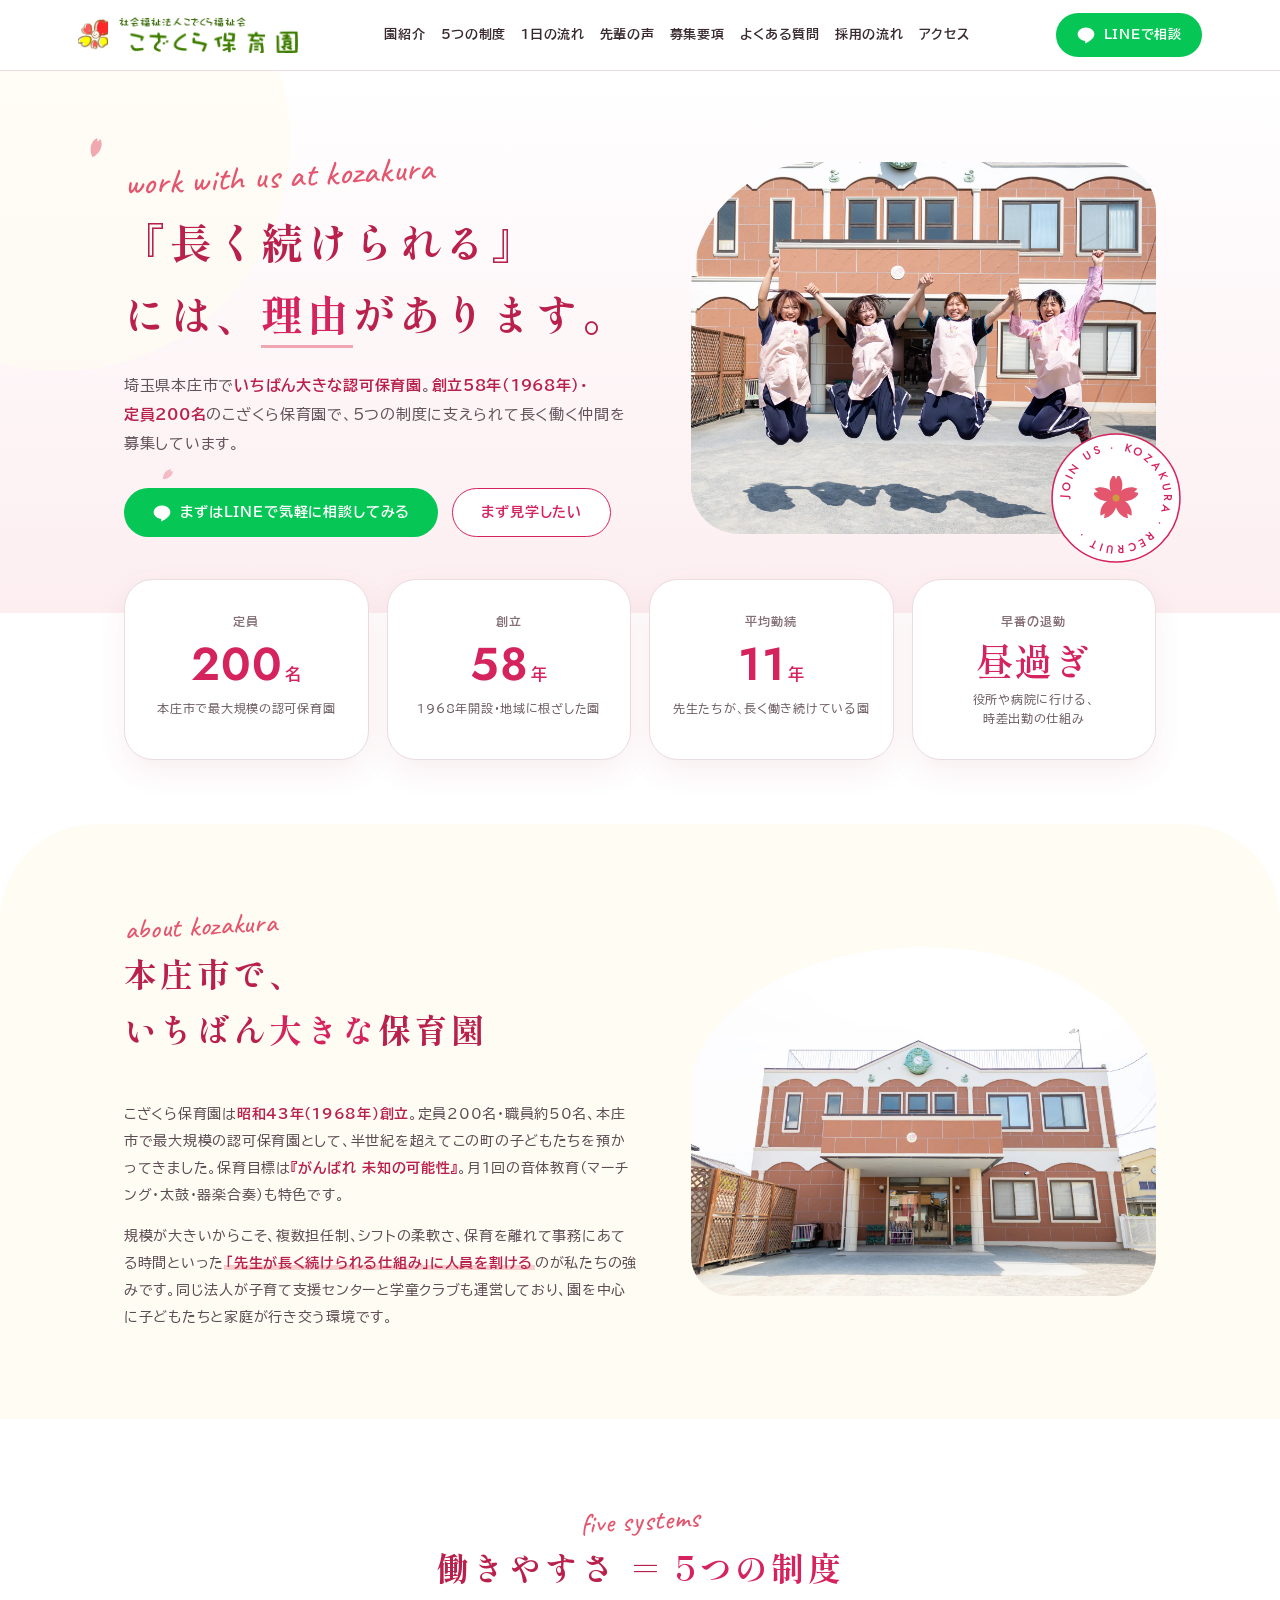
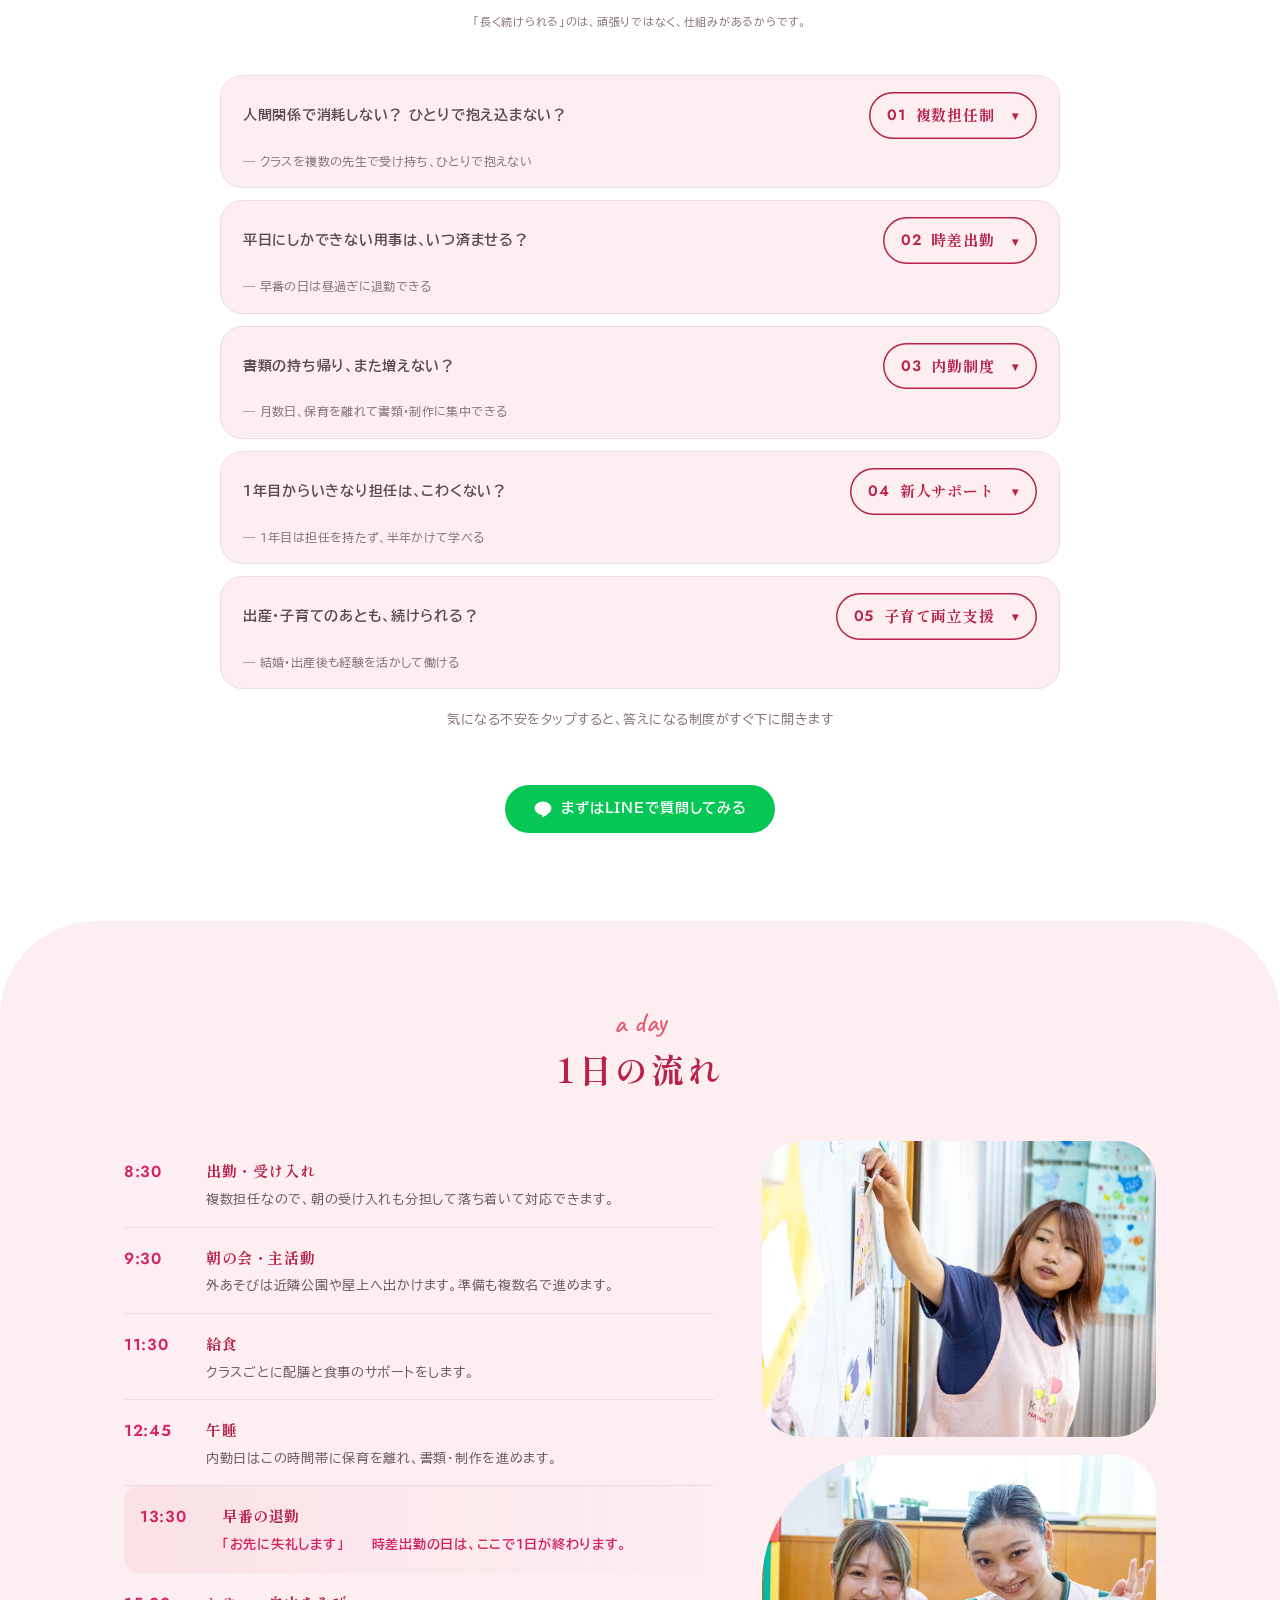
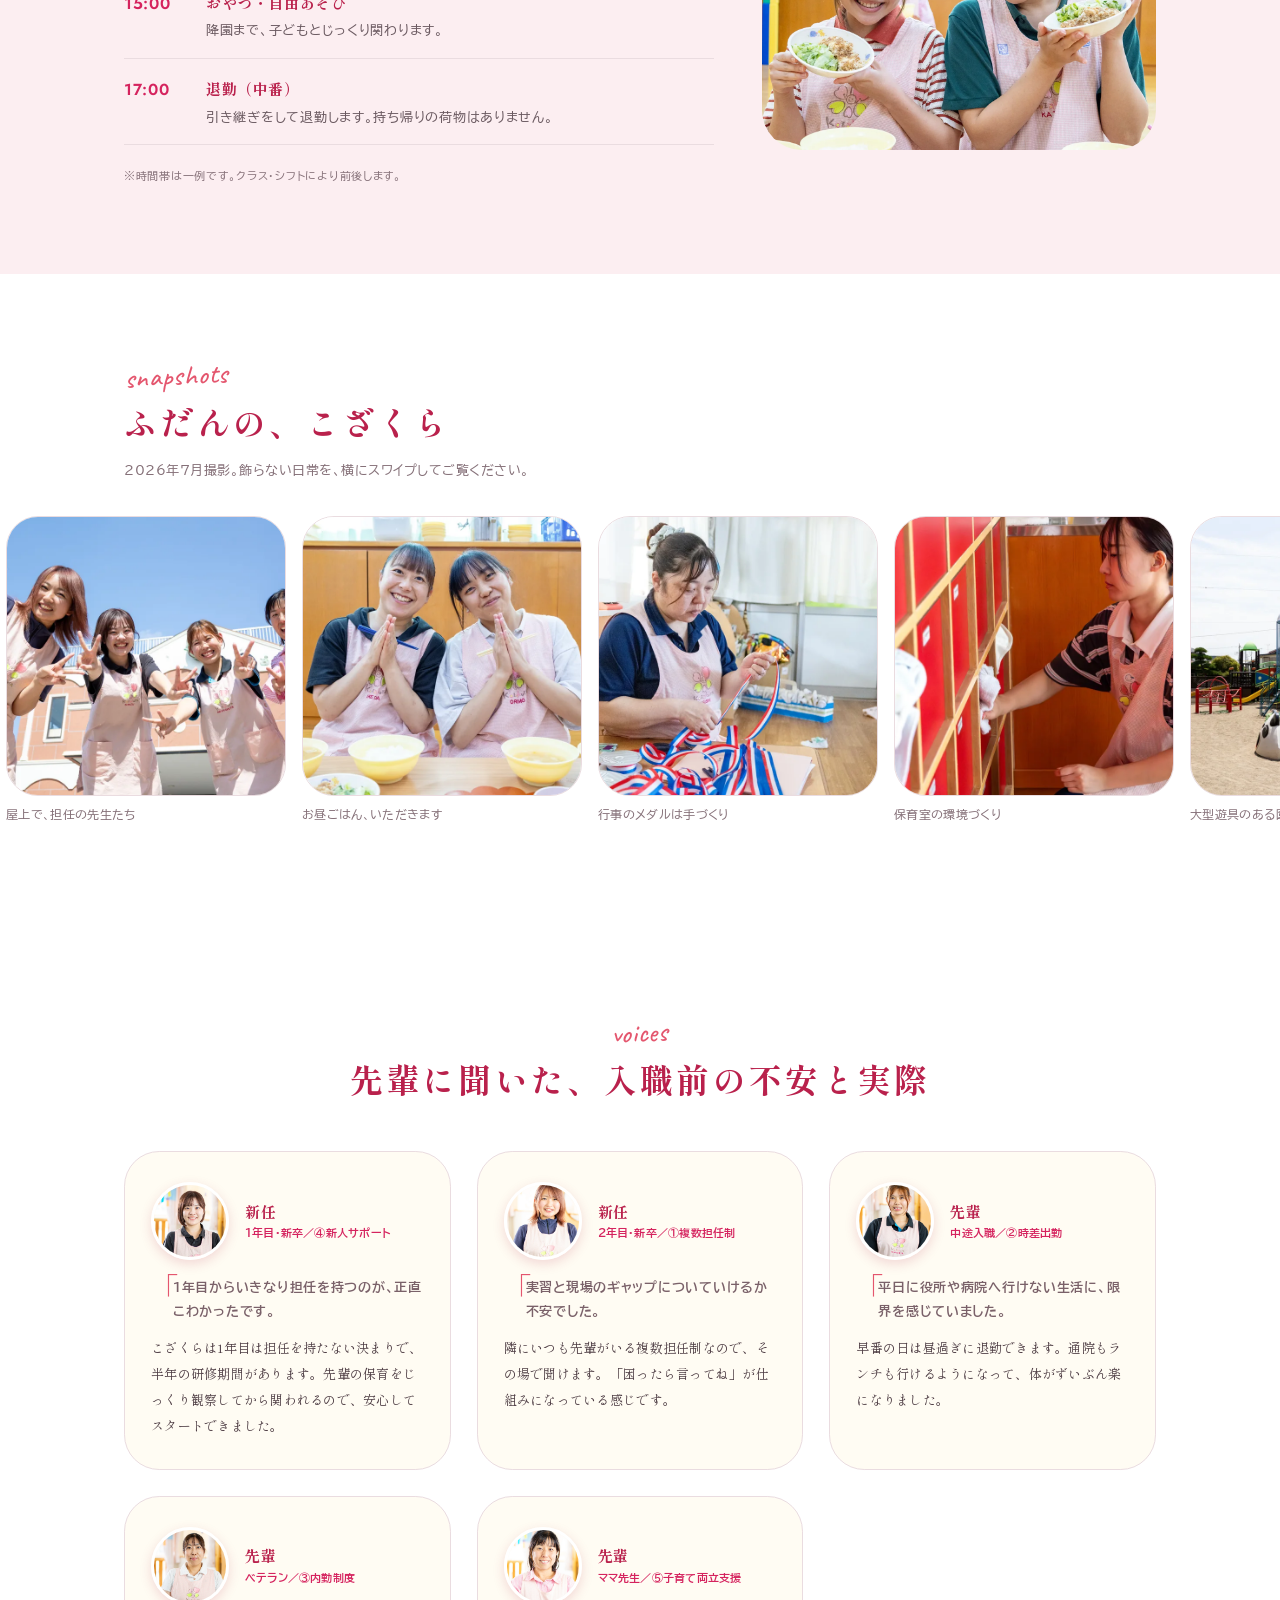
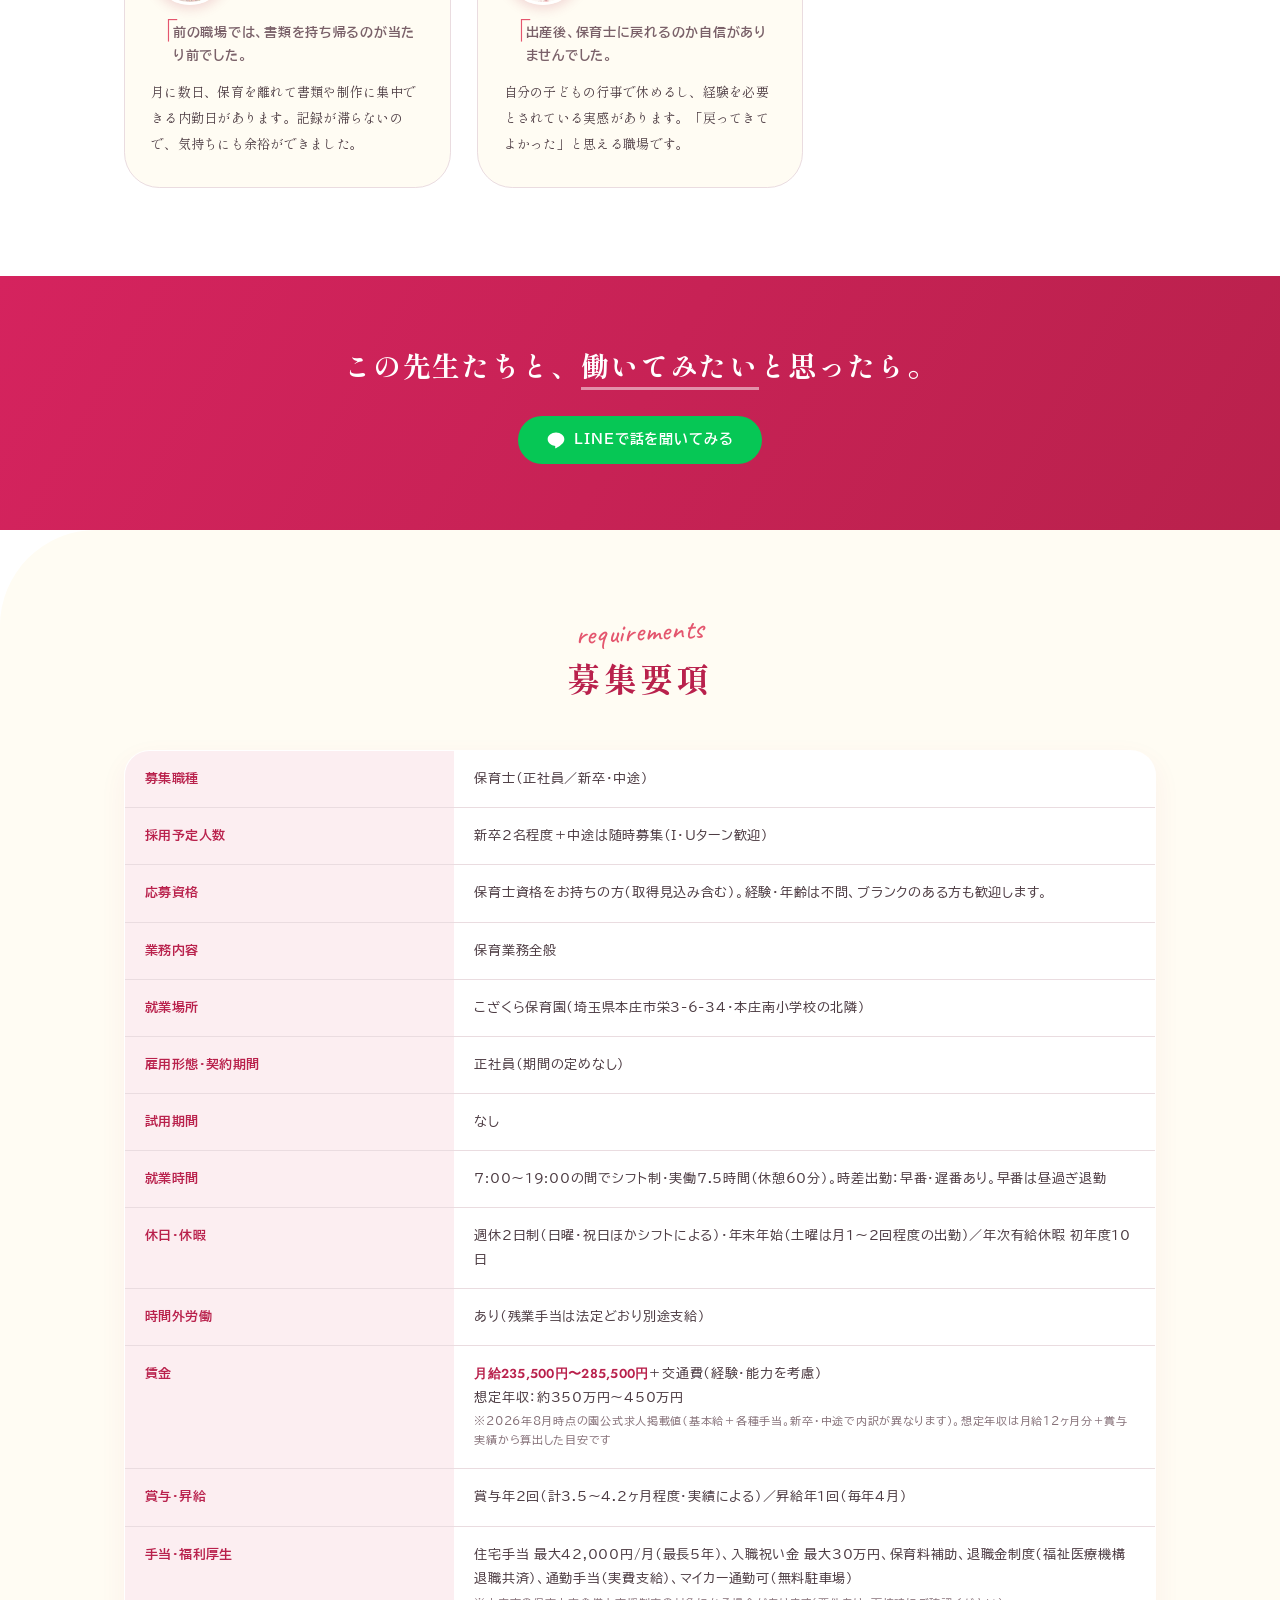
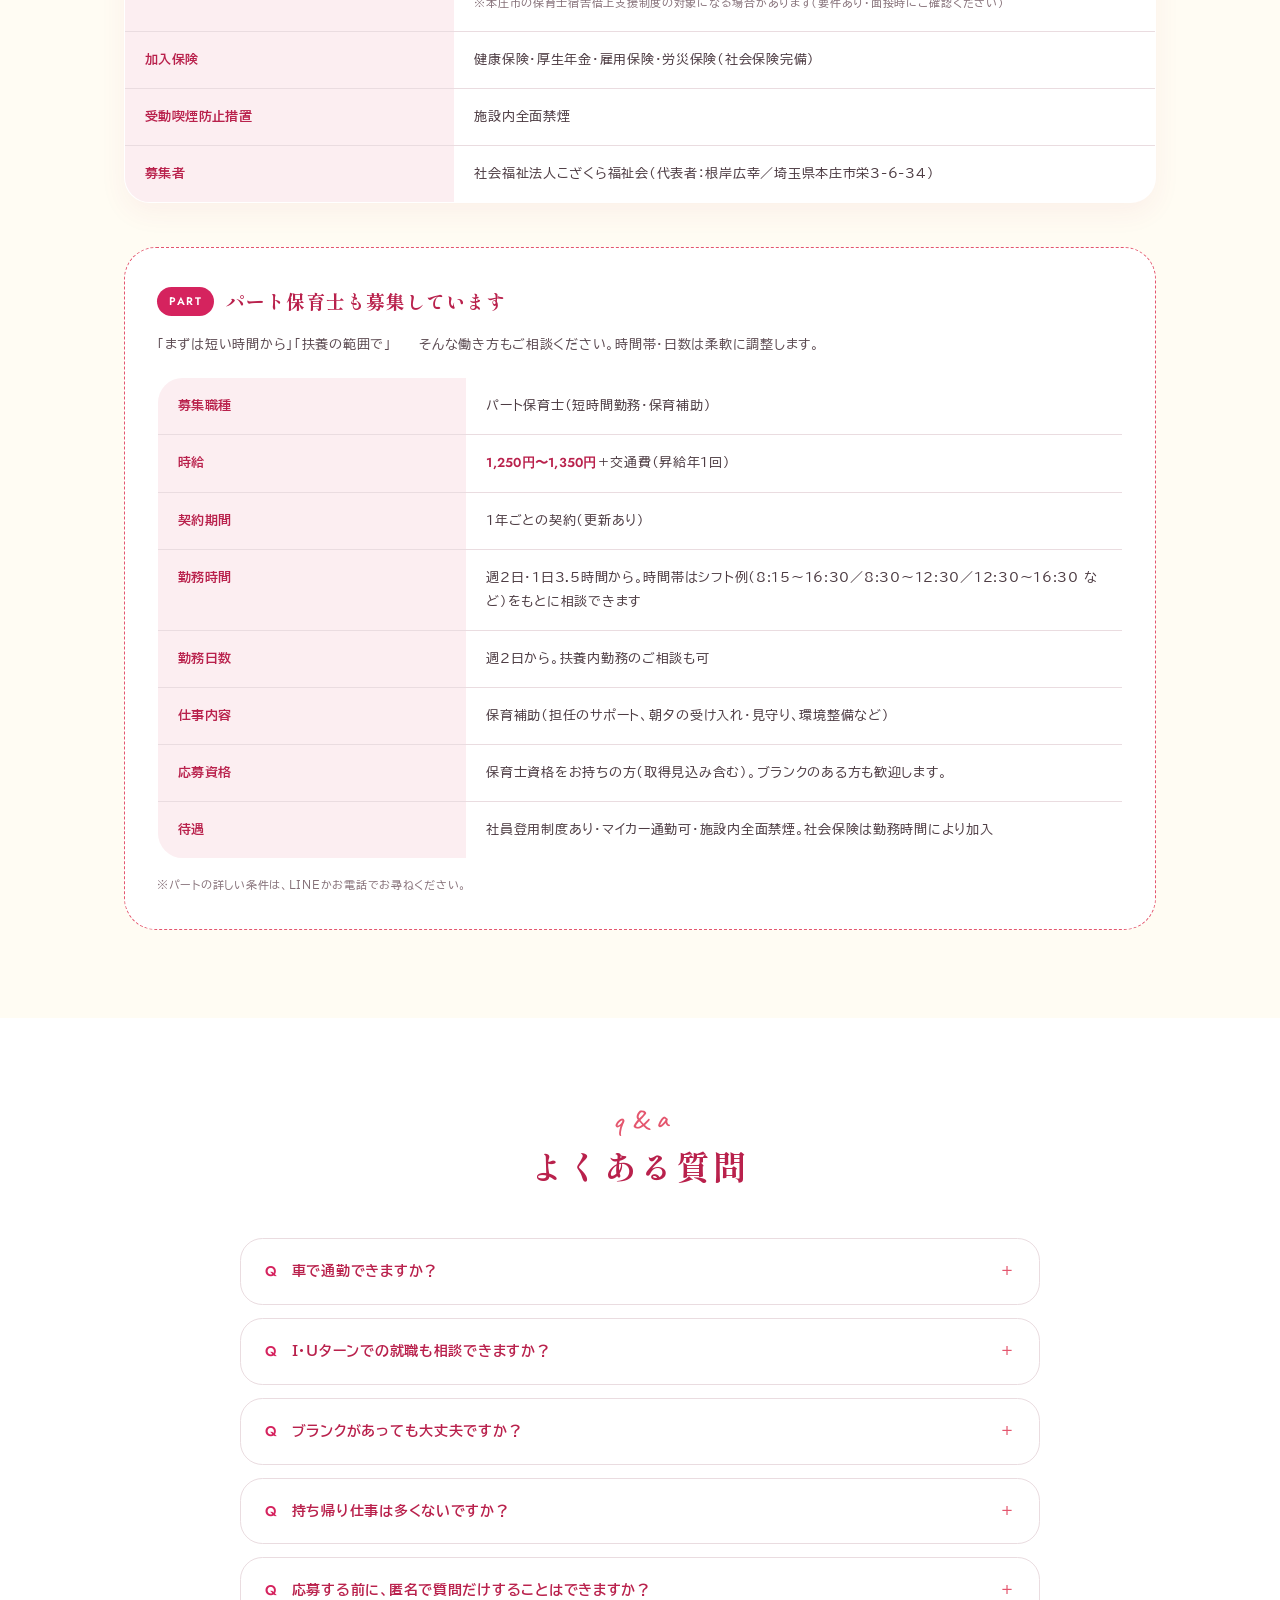
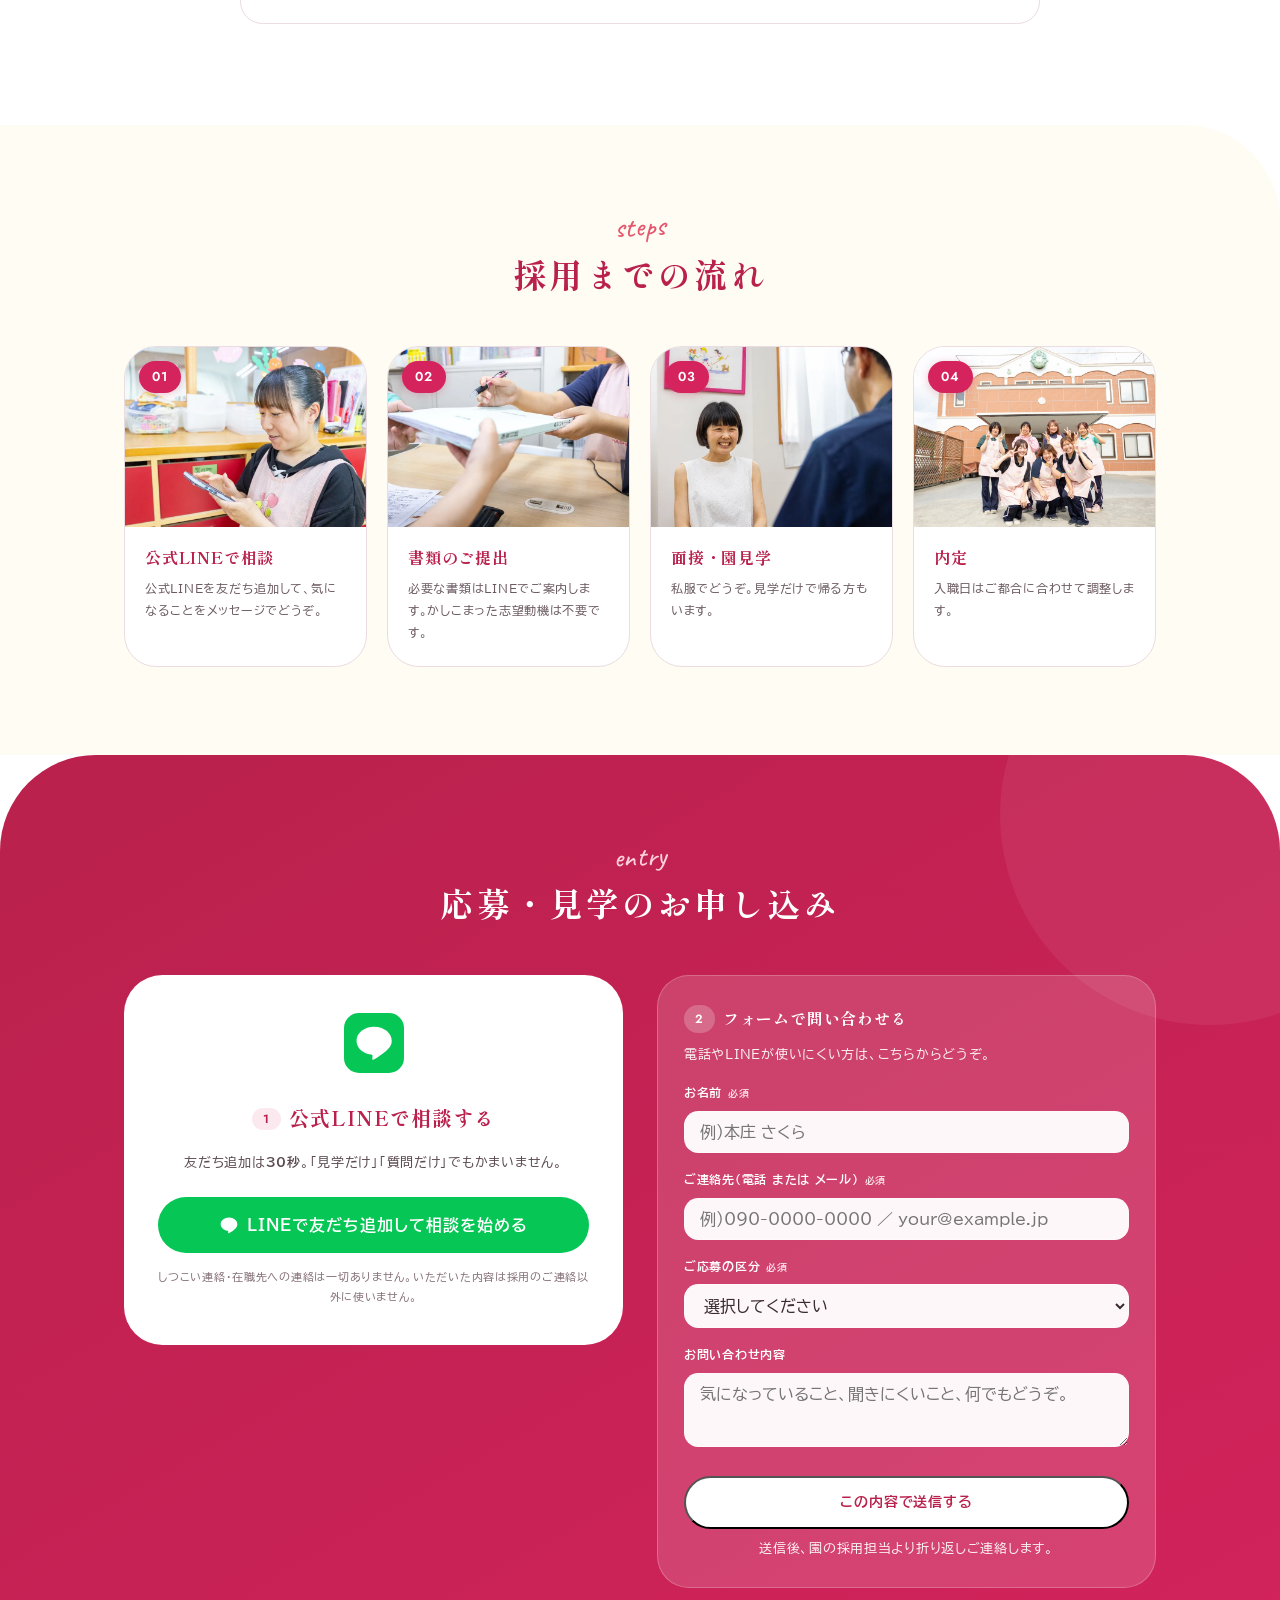
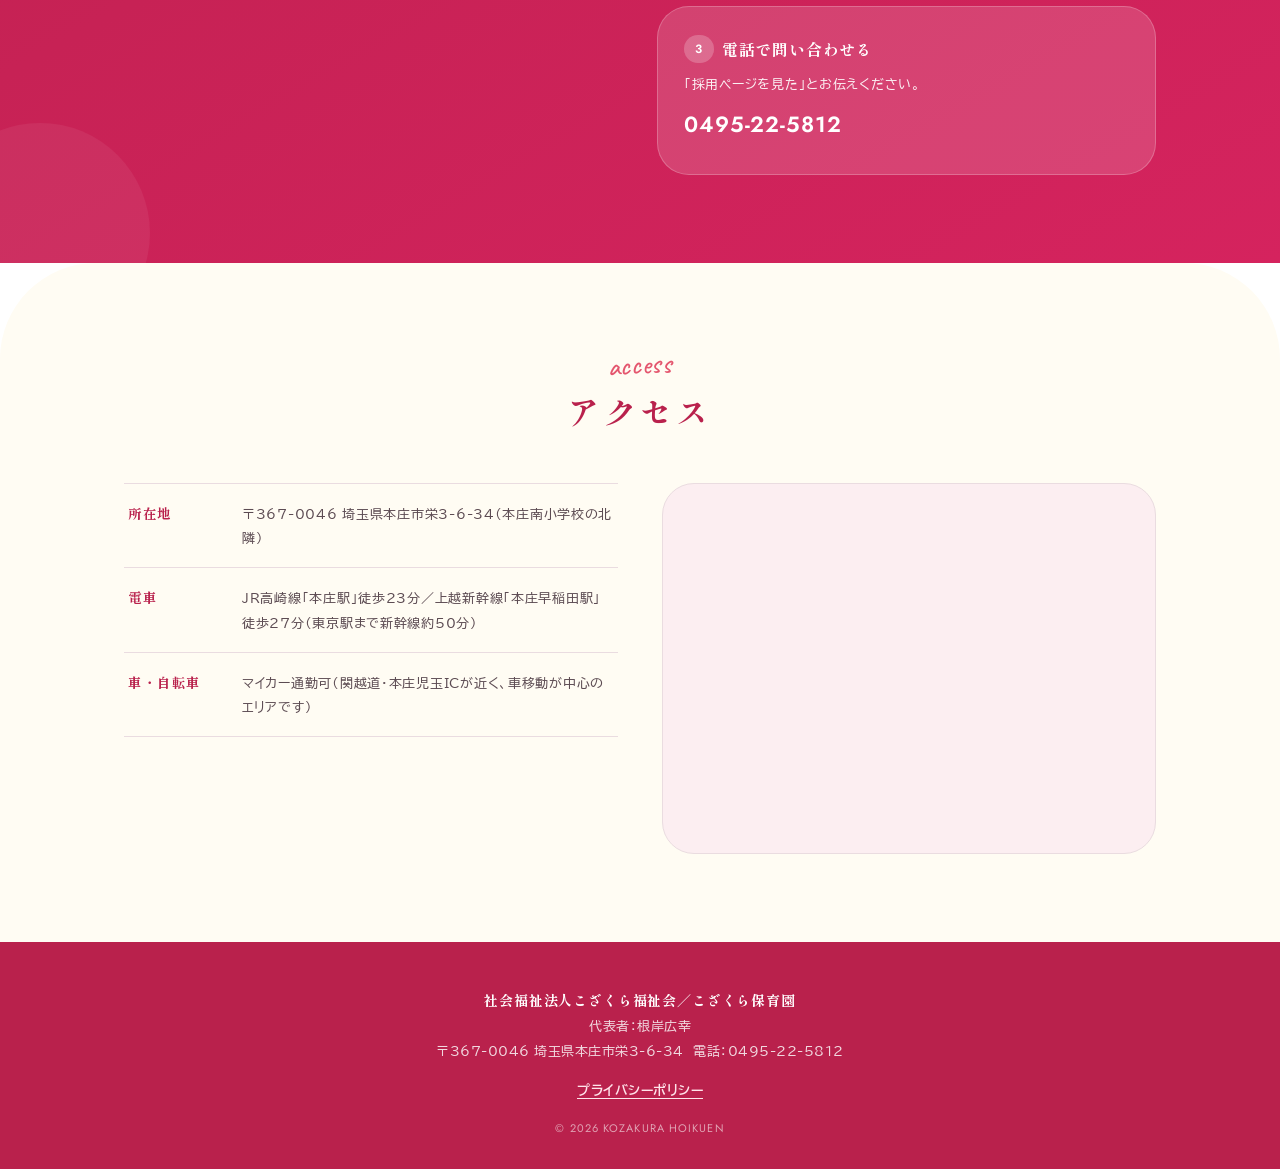
==== commit 58523e06: "応募前の先生3人ブロック・開示宣言行を削除＋ヘッダーのバランス調整（社長指示2026-08-21） ・応募セクションの.cta-faces（円写真3枚＋この先生たちが待っています）を削除 ・数字セクシ" ====
--- a/index.html
+++ b/index.html
@@ -89,7 +89,6 @@
 .logo{display:flex;align-items:center;gap:11px;font-family:var(--serif);font-weight:800;font-size:18px;color:var(--accent-deep);letter-spacing:.08em;white-space:nowrap}
 .logo .logo-img{height:36px;width:auto;display:block}
 .logo .logo-mark{height:32px;width:auto;display:block;flex-shrink:0}
-.logo .r{font-family:var(--num);font-size:10.5px;letter-spacing:.18em;color:#fff;background:var(--accent);border-radius:99px;padding:3px 12px}
 nav.g ul{display:flex;gap:15px;list-style:none;font-size:12.5px;font-weight:700}
 nav.g a{position:relative;padding:6px 0;color:var(--ink);white-space:nowrap}
 nav.g a::after{content:"";position:absolute;left:0;bottom:0;width:0;height:2px;background:var(--accent);transition:width .4s var(--ease)}
@@ -110,7 +109,7 @@
 .sp-menu-panel a:active,.sp-menu-panel a:hover{background:var(--pale-1);color:var(--accent-deep)}
 section[id]{scroll-margin-top:64px}
 @media(max-width:1120px){nav.g ul{gap:11px;font-size:12px}.hd-cta .btn{white-space:nowrap}} /* 8項目ナビ＋CTAを1行維持 */
-@media(max-width:520px){.logo{gap:8px}.logo .r{display:none}.logo .logo-img{height:34px}.logo .logo-mark{height:34px}.hd-cta .btn{display:none}}  /* SPはスティッキー＋ヒーローがLINE導線＝ヘッダー内はメニューだけ残しロゴに幅を譲る */
+@media(max-width:520px){.logo{gap:8px}.logo .logo-img{height:34px}.logo .logo-mark{height:34px}.hd-cta .btn{display:none}}  /* SPはスティッキー＋ヒーローがLINE導線＝ヘッダー内はメニューだけ残しロゴに幅を譲る */
 
 /* ============ ヒーロー ============ */
 .hero{position:relative;padding:88px 0 76px;overflow:hidden;background:linear-gradient(180deg,#fff 0%,var(--pale-1) 100%)}
@@ -181,7 +180,6 @@
 .num-card .v small{font-size:16px;font-family:var(--gothic);margin-left:2px}
 .num-card .d{font-size:11.5px;font-weight:400;color:#6b5a61;margin-top:8px;line-height:1.7}
 .num-card sup{font-size:9px;color:var(--gray)}
-.numbers .disclosure{max-width:840px;margin:34px auto 0;text-align:center;font-family:var(--serif);font-size:15px;color:var(--accent-deep);line-height:2;letter-spacing:.04em}
 @media(max-width:900px){.num-grid{grid-template-columns:1fr 1fr}}
 @media(max-width:460px){.num-grid{grid-template-columns:1fr}}
 
@@ -411,11 +409,6 @@
 @media(max-width:520px){.flow-steps{grid-template-columns:1fr}.flow{border-radius:0 4rem 0 0}}
 
 /* ============ CTA直前の顔（視線の受け皿・A案から移植 2026-08-18） ============ */
-.cta-faces{display:flex;flex-direction:column;align-items:center;gap:10px;margin:-14px auto 30px}
-.cta-faces .faces-row{display:flex}
-.cta-faces img{width:64px;height:64px;border-radius:50%;object-fit:cover;border:3px solid #fff;box-shadow:0 4px 14px rgba(184,50,79,.25)}
-.cta-faces img + img{margin-left:-14px}
-.cta-faces-note{font-family:var(--serif);font-size:13.5px;color:#fff;letter-spacing:.06em}
 
 /* ============ レスポンシブ安全策（グリッド/フレックス子のはみ出し防止） ============ */
 .hero .wrap>*,.about-in>*,.feature-card>*,.day-in>*,.director-in>*,.apply-grid>*,.access-in>*,.timeline li>.tl-body{min-width:0}
@@ -524,7 +517,6 @@
       <!-- 園名ロゴ: 社長支給 top_header.gif（原本控え=images/logo-src/）から帯を切除し白を透過化した正規ロゴ。リクレボ指示2026-08-20 -->
       <img class="logo-mark" src="images/logo-mark-kozakura.png?v=20260820" width="34" height="36" alt="">
       <img class="logo-img" src="images/logo-kozakura.png?v=20260820" width="368" height="74" alt="社会福祉法人こざくら福祉会 こざくら保育園">
-      <span class="r">RECRUIT</span>
     </a>
     <nav class="g" aria-label="採用ナビ">
       <ul>
@@ -616,7 +608,6 @@
       <div class="num-card fade-up"><div class="k">平均勤続</div><div class="v">11<small>年</small></div><div class="d">先生たちが、長く働き続けている園</div></div>
       <div class="num-card fade-up"><div class="k">早番の退勤</div><div class="v txt">昼過ぎ</div><div class="d">役所や病院に行ける、<span class="nw">時差出勤の仕組み</span></div></div>
     </div>
-    <p class="disclosure">ここに載せていない数字も、<span class="nw">聞いていただければお答えします。</span></p>
     <!-- 出典注記※1〜3はリクレボ指示（2026-08-20）で削除。出典の控え: 定員=本庄市公式一覧／創立=園公式サイト沿革／平均勤続・早番=園ヒアリング2026年時点（launch-checklist A8=勤続実データ裏取りが未了のまま断り書きが消えた点に注意） -->
   </div>
 </div>
@@ -940,15 +931,6 @@
     <div class="sec-head center">
       <span class="hand">entry</span>
       <h2>応募・見学のお申し込み</h2>
-    </div>
-    <!-- CTA直前の顔（視線の受け皿・2026-08-18 A案から移植。alt空=意味はテキスト側が持つ） -->
-    <div class="cta-faces">
-      <div class="faces-row">
-        <img src="images/staff-3.webp?v=20260818" width="900" height="1200" alt="" loading="lazy">
-        <img src="images/staff-4.webp?v=20260818" width="900" height="1200" alt="" loading="lazy">
-        <img src="images/staff-5.webp?v=20260818" width="900" height="1200" alt="" loading="lazy">
-      </div>
-      <p class="cta-faces-note">この先生たちが待っています</p>
     </div>
     <div class="apply-grid">
       <!-- 主役: LINE -->
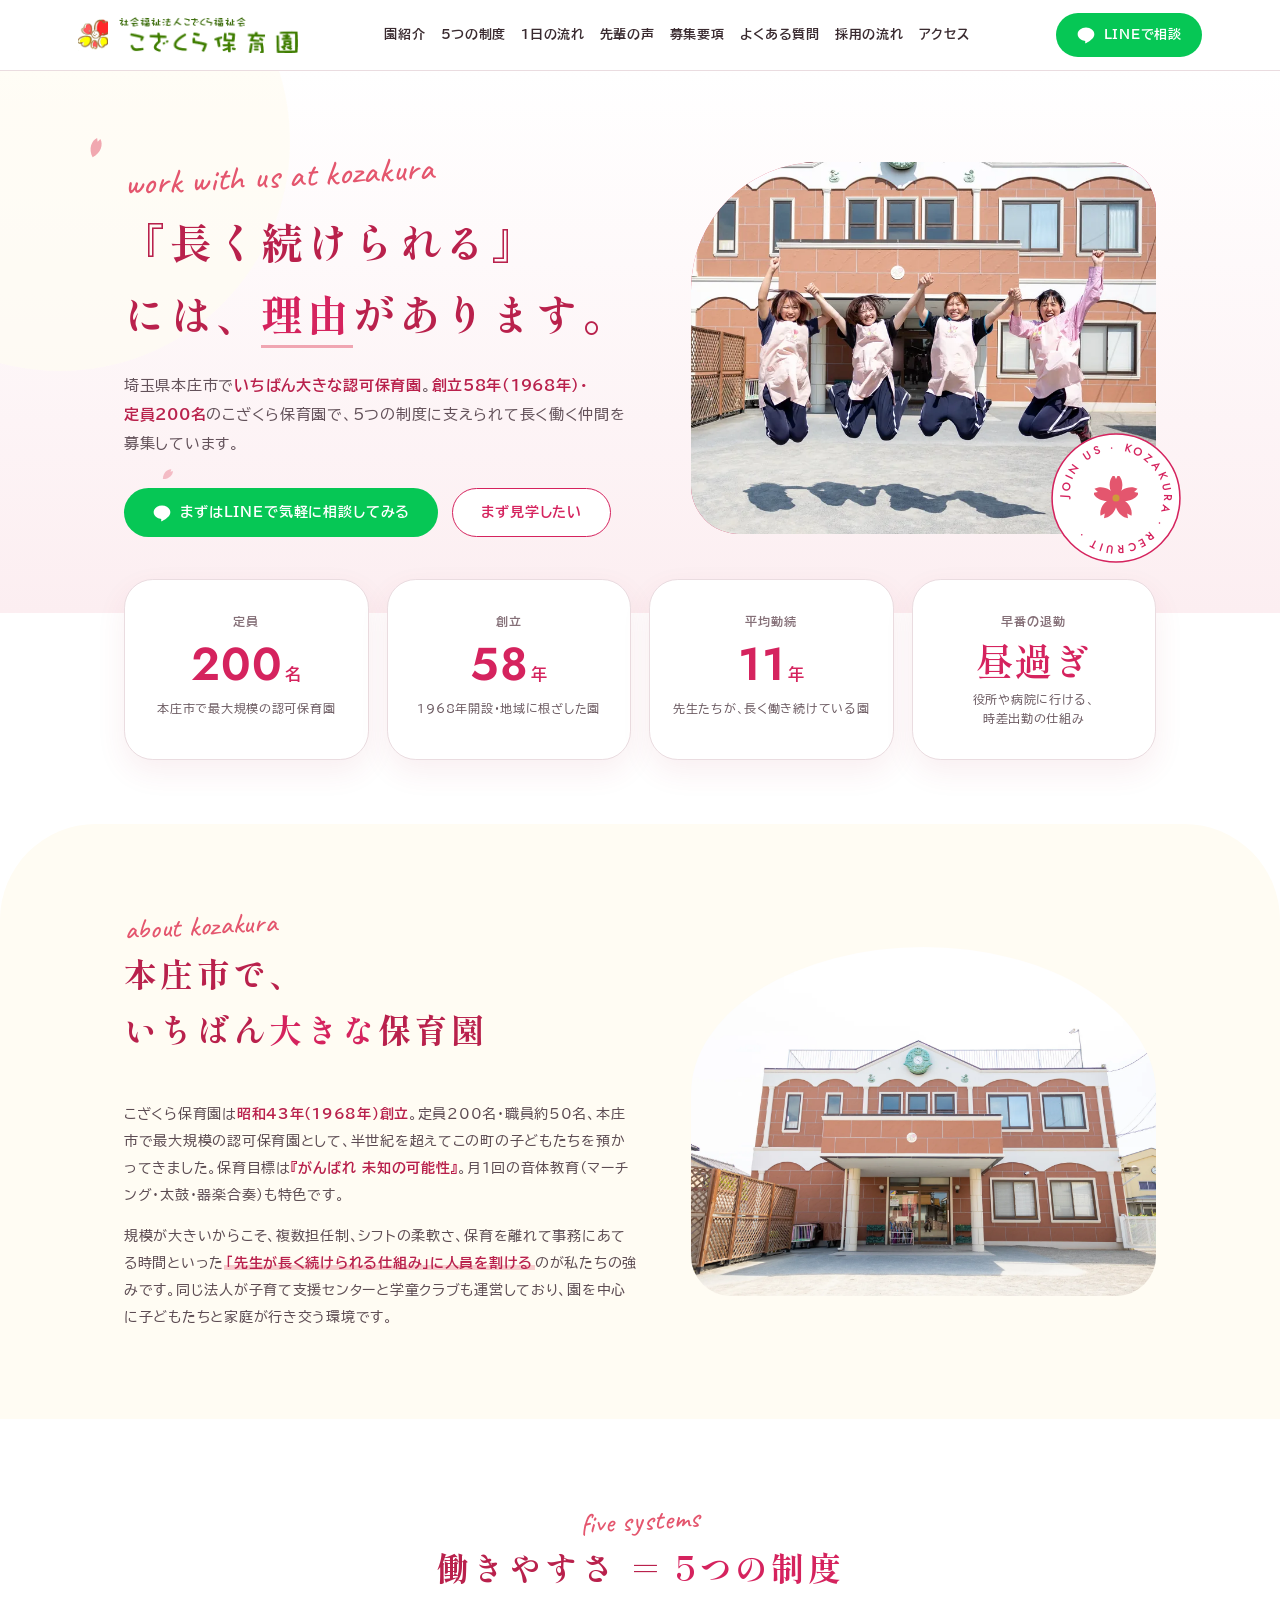
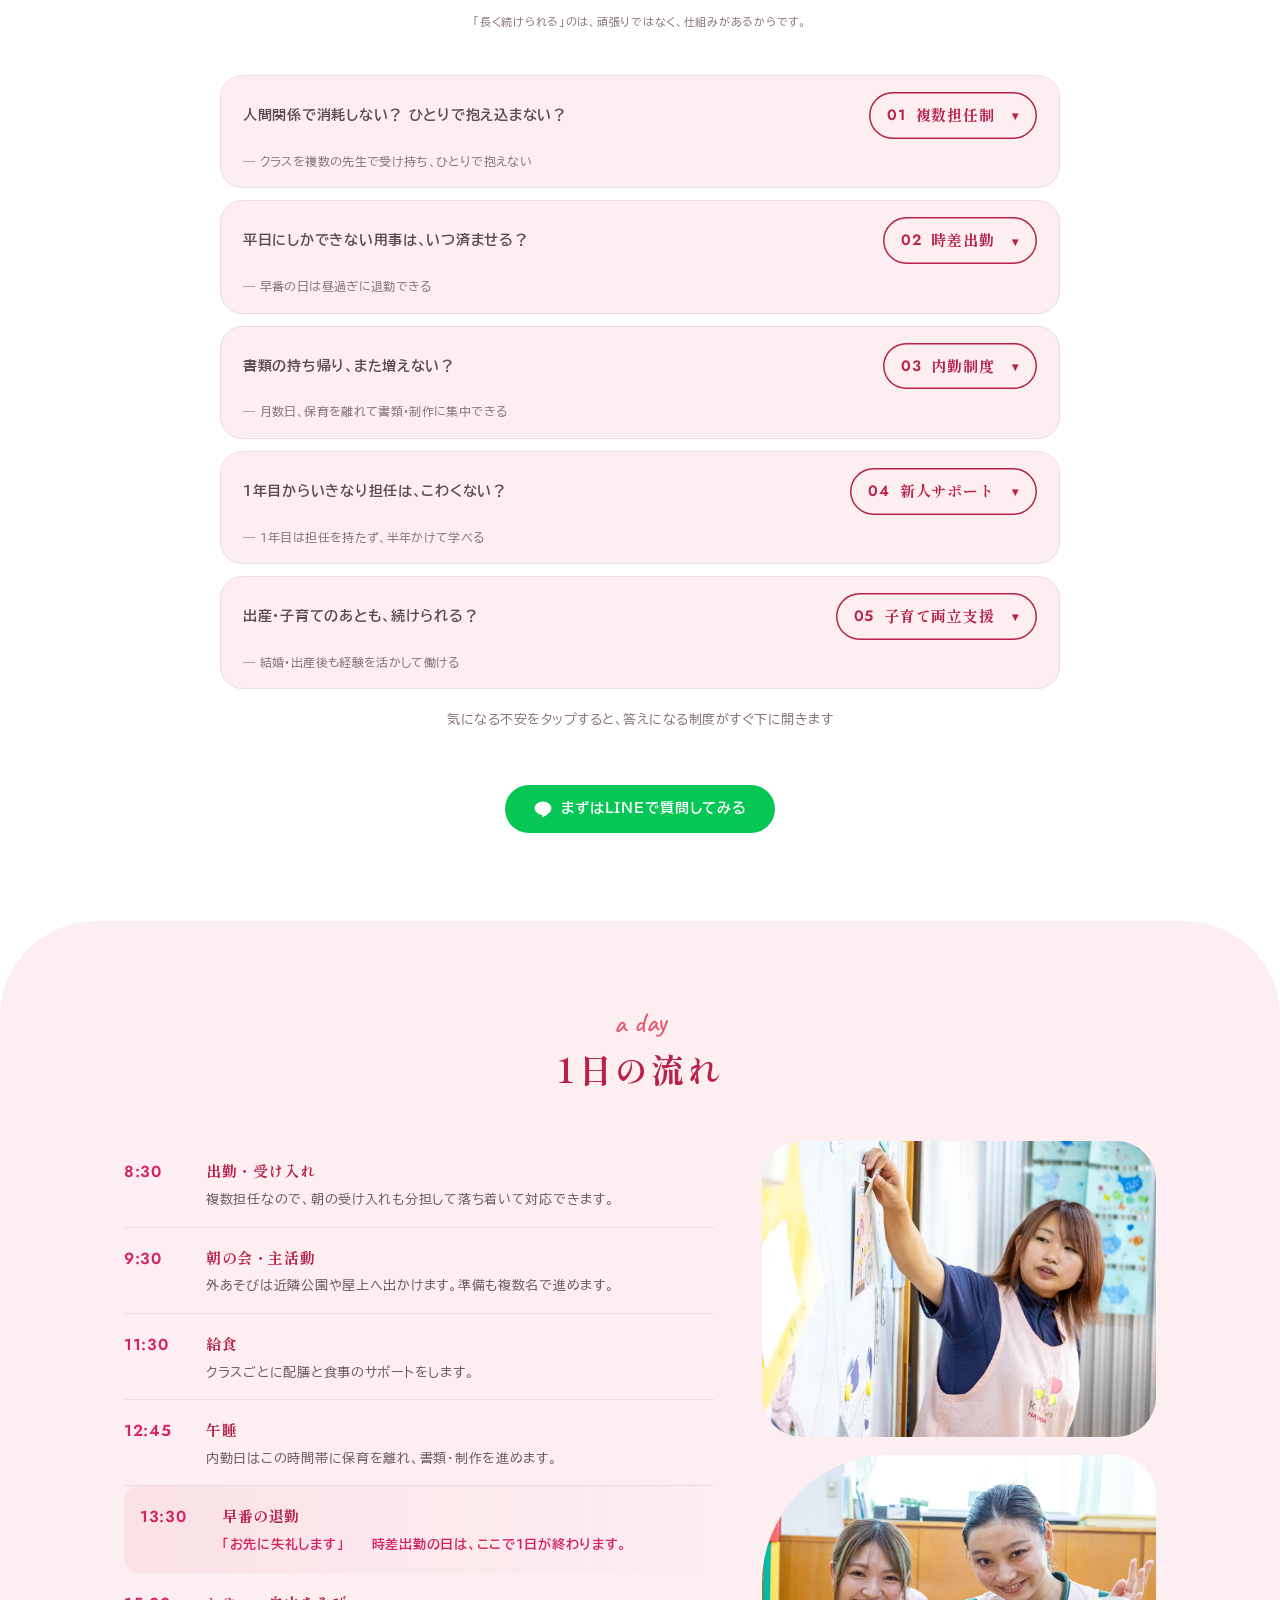
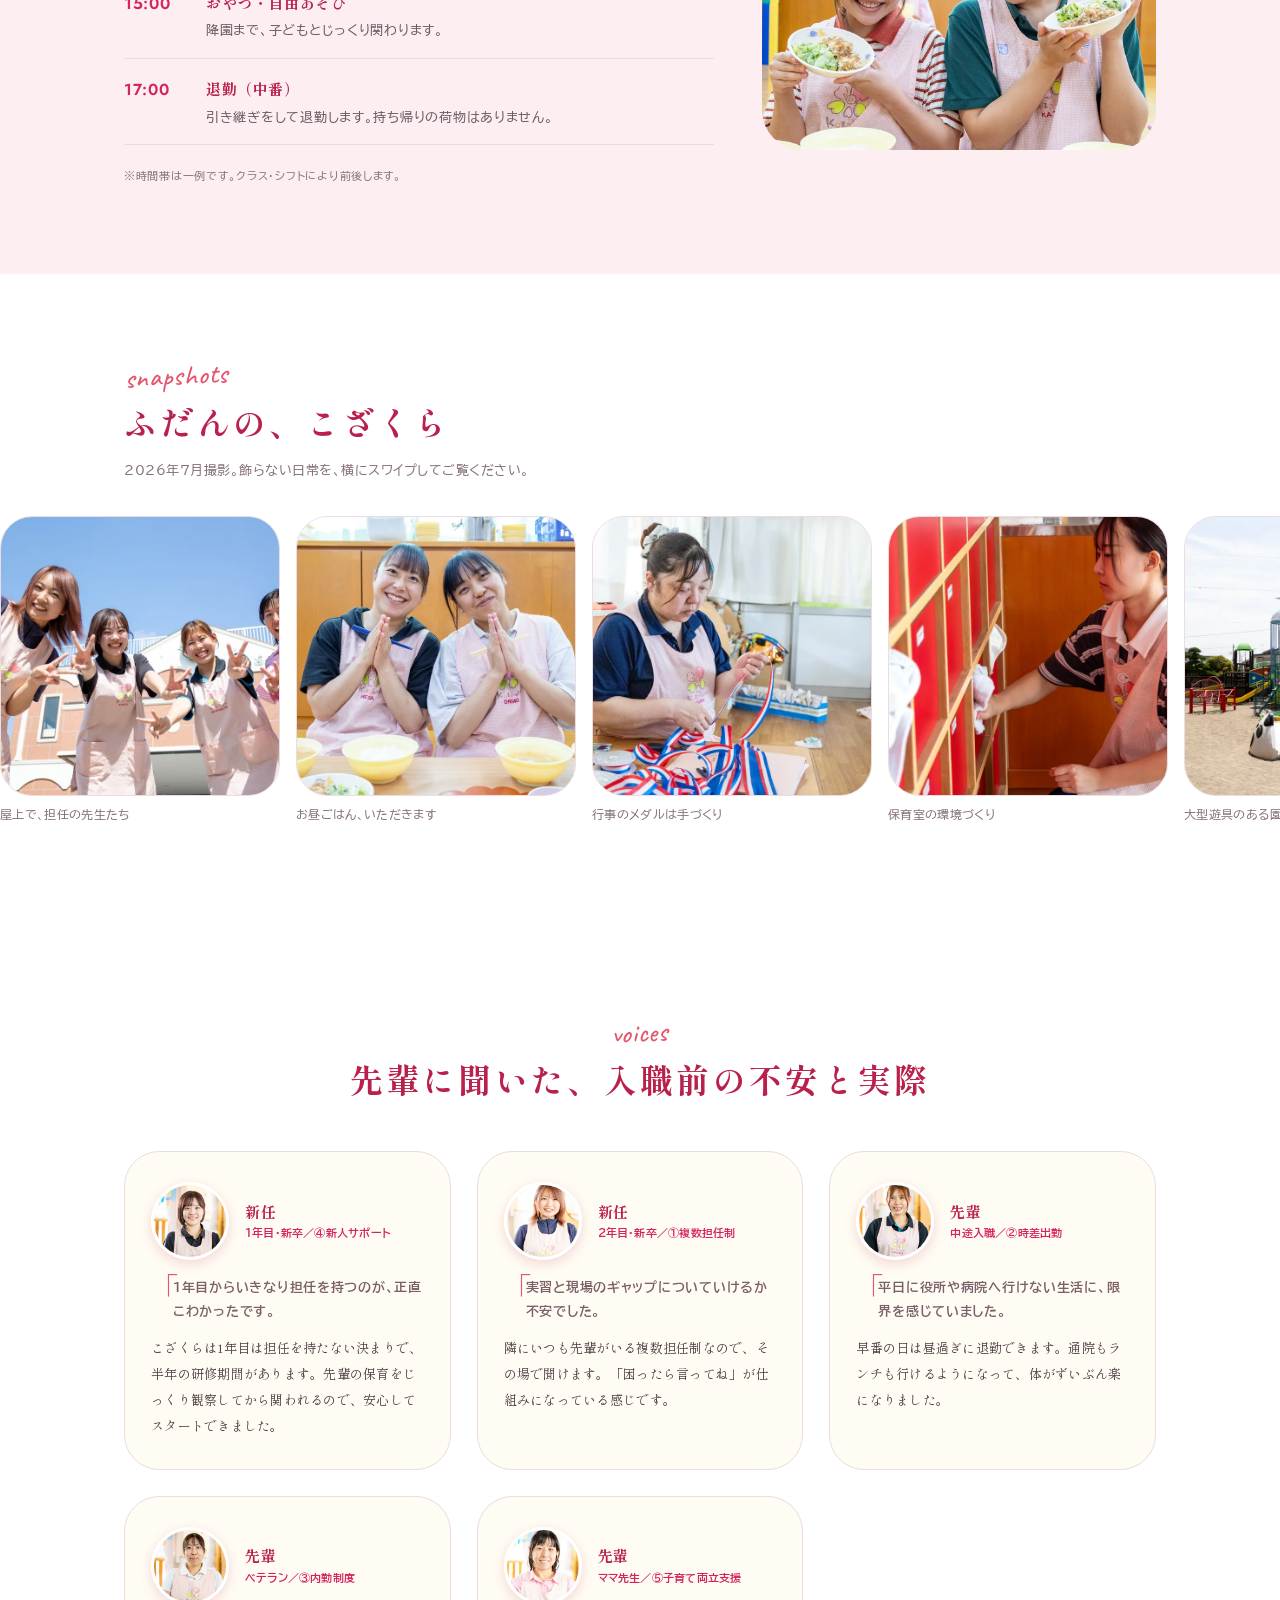
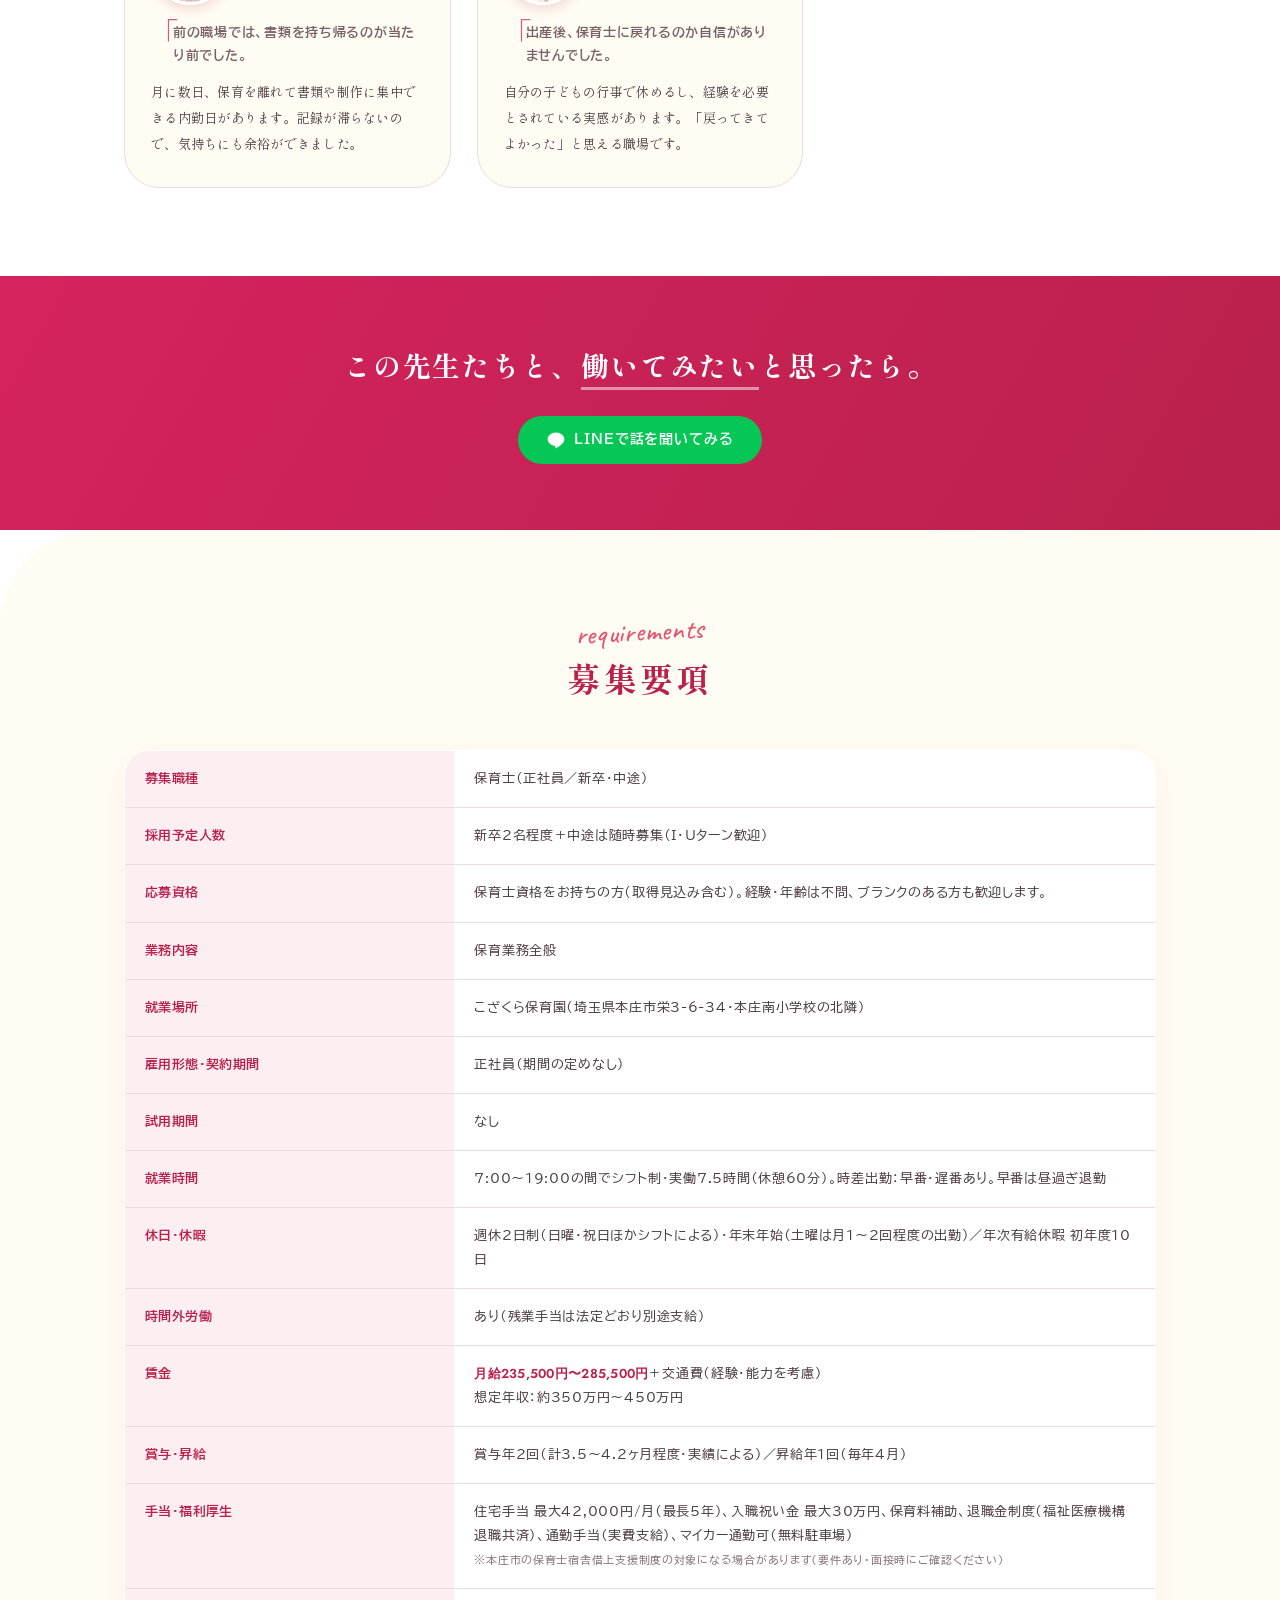
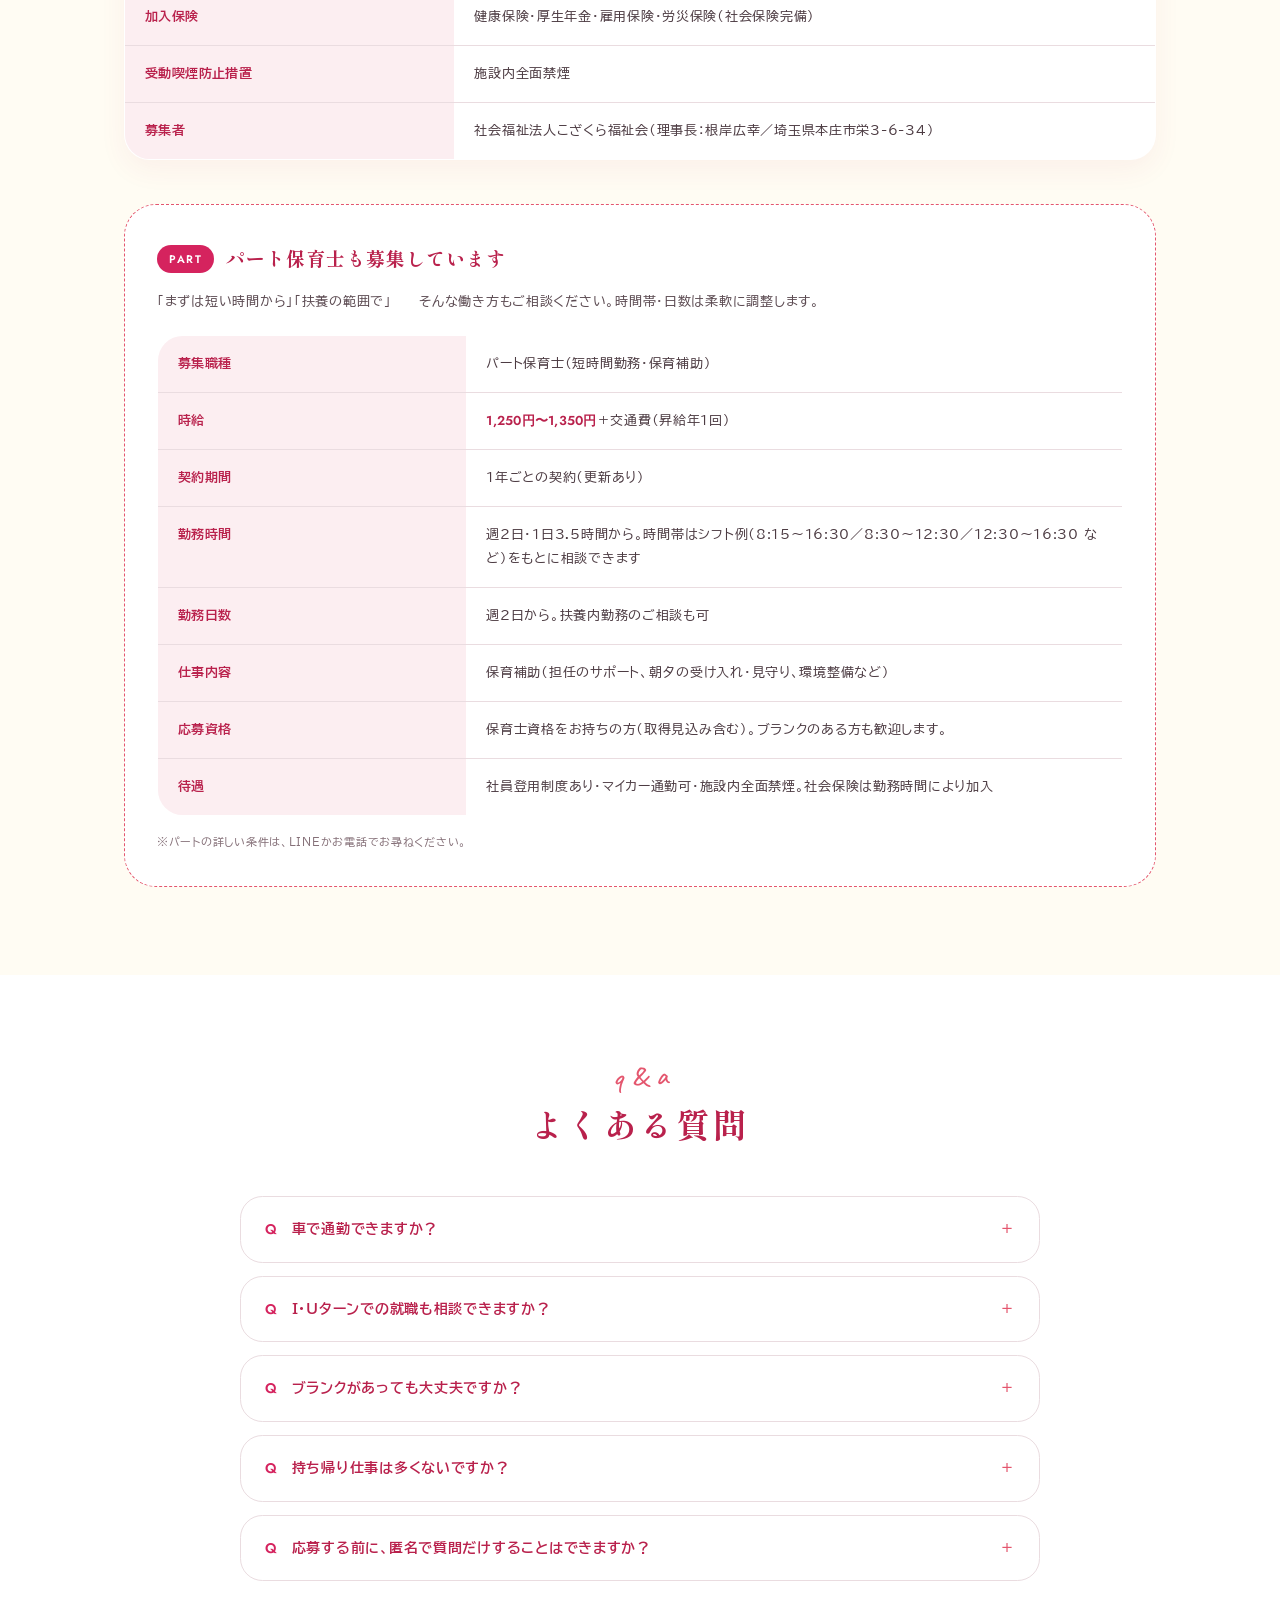
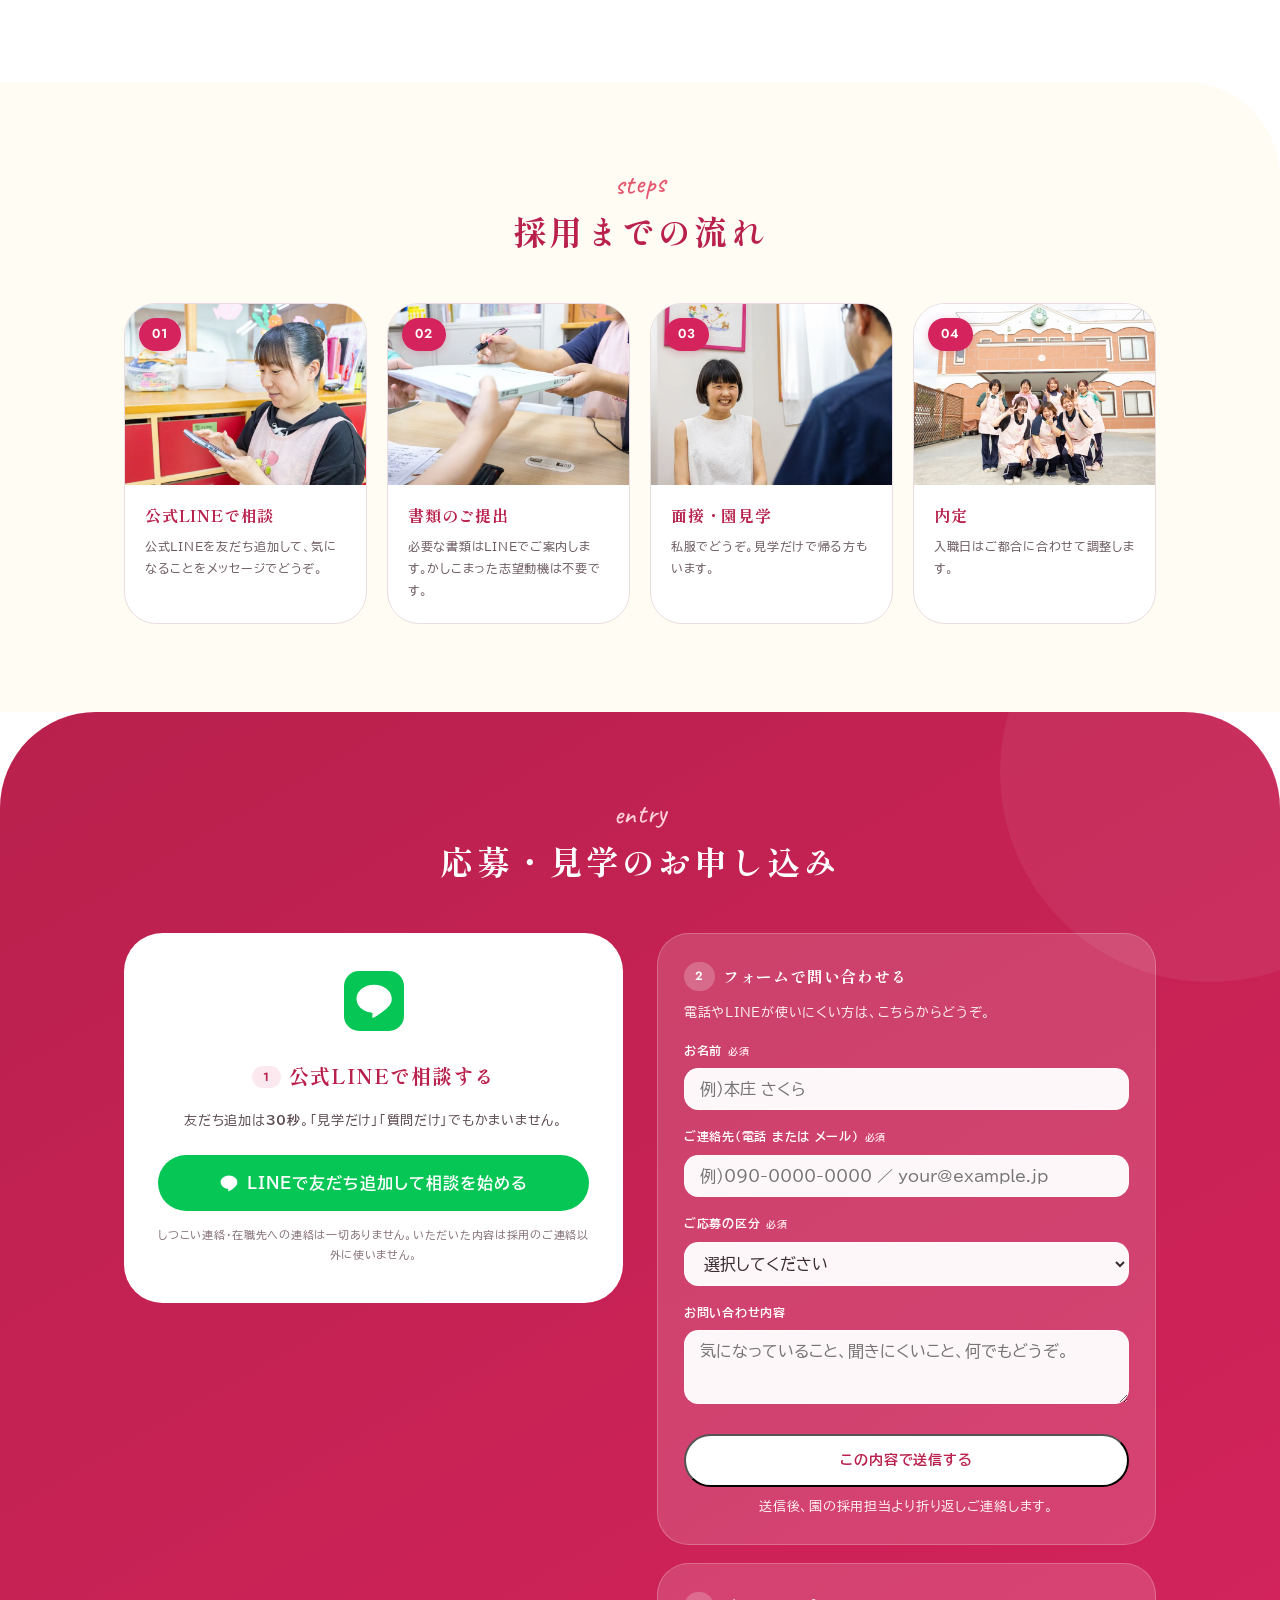
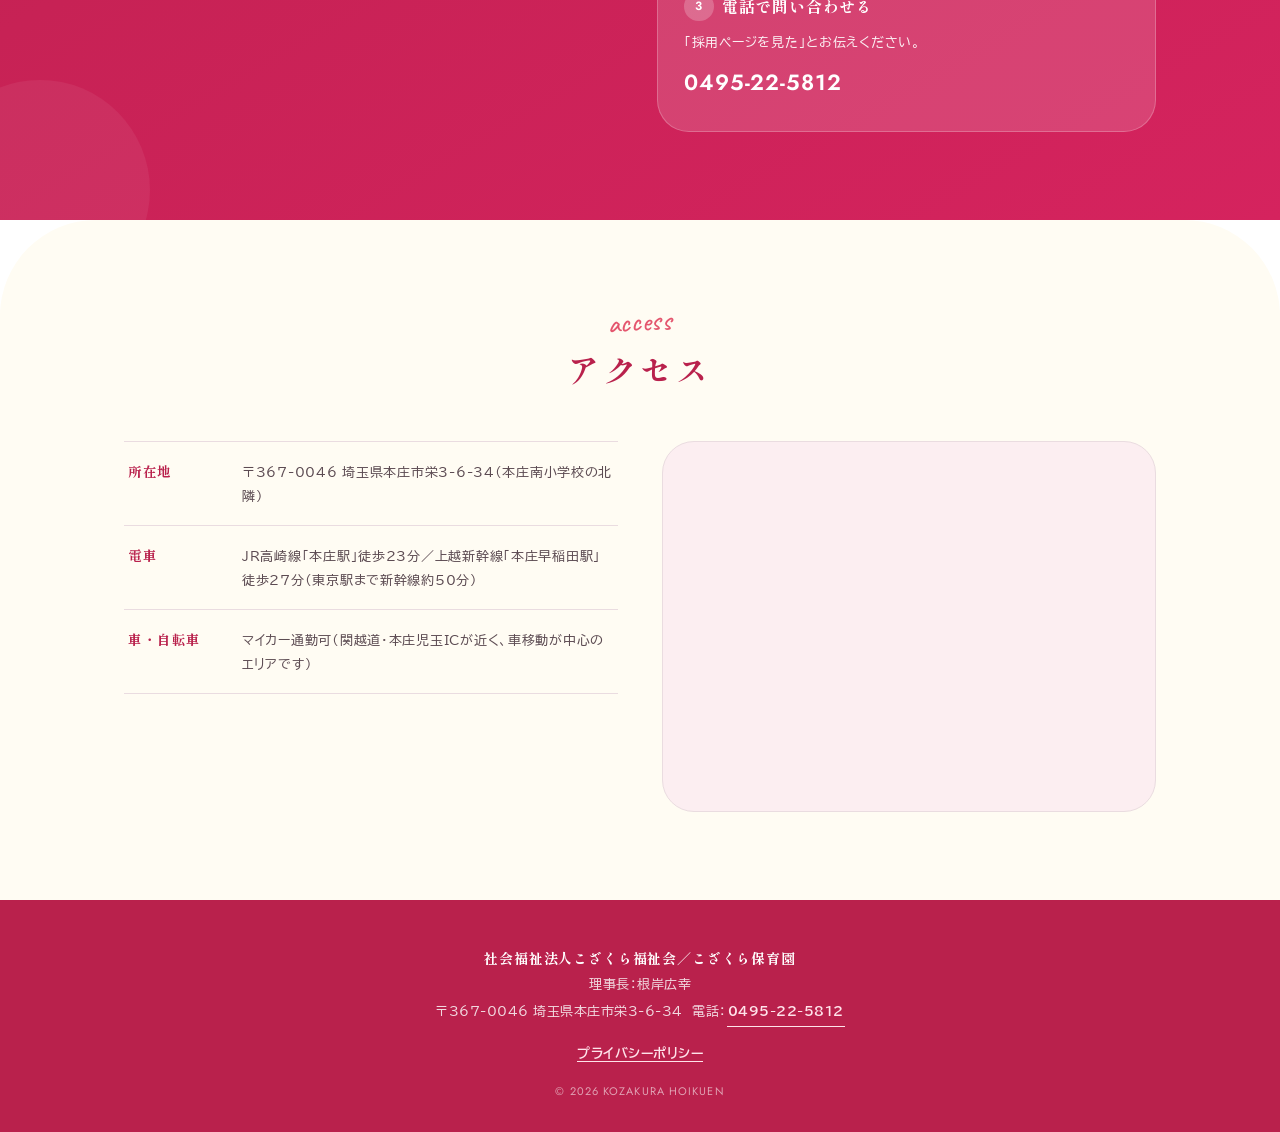
==== commit 731732a6: "修正依頼4点（2026-08-21・仲里さん経由） - 代表者→理事長（募集要項の募集者行・フッターの2箇所） - フッターの電話番号をtel:リンク化（タップ発信可） - スティッキーCTAに電話を" ====
--- a/index.html
+++ b/index.html
@@ -376,6 +376,7 @@
 footer .f-org{font-family:var(--serif);font-weight:700;font-size:14px;color:#fff;letter-spacing:.06em}
 footer .f-nav{margin:14px 0}
 footer .f-nav a{color:#FFE3EA;font-weight:700;border-bottom:1px solid currentColor;padding-bottom:1px}
+footer .f-tel{color:#FFE3EA;font-weight:700;border-bottom:1px solid currentColor;padding:2px 1px;display:inline-block}
 footer .f-draft{font-size:11px;opacity:.85;margin-top:12px;line-height:1.8}
 footer .f-copy{font-family:var(--num);font-size:11px;opacity:.7;margin-top:12px;letter-spacing:.1em}
 
@@ -383,7 +384,10 @@
 .s-req{flex:0 0 auto;white-space:nowrap;font-size:12.5px;font-weight:700;color:var(--accent-deep);background:var(--pale-1);border:1px solid var(--line);border-radius:99px;padding:0 13px;min-height:44px;display:flex;align-items:center}
 .sticky-cta{position:fixed;left:0;right:0;bottom:0;z-index:90;display:none;gap:8px;padding:9px 12px calc(9px + env(safe-area-inset-bottom));background:rgba(255,255,255,.96);backdrop-filter:blur(8px);border-top:1px solid var(--line);box-shadow:0 -4px 18px rgba(0,0,0,.08)}
 .sticky-cta .s-btn{flex:0 0 auto;display:inline-flex;align-items:center;justify-content:center;gap:6px;min-height:48px;border-radius:99px;font-size:12.5px;font-weight:700;padding:0 14px}
-.sticky-cta .s-line{flex:1 1 auto;background:var(--line-green);color:#fff}
+.sticky-cta .s-tel{flex:0 0 auto;border:1.5px solid var(--line);color:var(--accent-deep);background:#fff;gap:5px;padding:0 12px}
+.sticky-cta .s-line{flex:1 1 auto;background:var(--line-green);color:#fff;white-space:nowrap}
+/* 3ボタン（給与・条件／電話／LINE）が狭い端末でも1行に収まるよう詰める */
+@media(max-width:400px){.sticky-cta{gap:6px;padding-left:8px;padding-right:8px}.sticky-cta .s-btn{font-size:11.5px}.s-req{padding:0 10px}.sticky-cta .s-tel{padding:0 9px;gap:4px}}
 .sticky-cta .s-line .ico{width:18px;height:18px}
 @media(max-width:1040px){.sticky-cta{display:flex}main{padding-bottom:0}footer{padding-bottom:calc(114px + env(safe-area-inset-bottom))}}
 
@@ -842,12 +846,12 @@
         <tr><th>就業時間</th><td>7:00〜19:00の間でシフト制・実働7.5時間（休憩60分）。時差出勤：早番・遅番あり。早番は昼過ぎ退勤</td></tr>
         <tr><th>休日・休暇</th><td>週休2日制（日曜・祝日ほかシフトによる）・年末年始（土曜は月1〜2回程度の出勤）／年次有給休暇 初年度10日</td></tr>
         <tr><th>時間外労働</th><td>あり（残業手当は法定どおり別途支給）</td></tr>
-        <tr><th>賃金</th><td><strong>月給235,500円〜285,500円</strong>＋交通費（経験・能力を考慮）<br>想定年収：約350万円〜450万円<br><span class="req-sub">※2026年8月時点の園公式求人掲載値（基本給＋各種手当。新卒・中途で内訳が異なります）。想定年収は月給12ヶ月分＋賞与実績から算出した目安です</span></td></tr>
+        <tr><th>賃金</th><td><strong>月給235,500円〜285,500円</strong>＋交通費（経験・能力を考慮）<br>想定年収：約350万円〜450万円</td></tr>
         <tr><th>賞与・昇給</th><td>賞与年2回（計3.5〜4.2ヶ月程度・実績による）／昇給年1回（毎年4月）</td></tr>
         <tr><th>手当・福利厚生</th><td>住宅手当 最大42,000円/月（最長5年）、入職祝い金 最大30万円、保育料補助、退職金制度（福祉医療機構退職共済）、通勤手当（実費支給）、マイカー通勤可（無料駐車場）<br><span class="req-sub">※本庄市の保育士宿舎借上支援制度の対象になる場合があります（要件あり・面接時にご確認ください）</span></td></tr>
         <tr><th>加入保険</th><td>健康保険・厚生年金・雇用保険・労災保険（社会保険完備）</td></tr>
         <tr><th>受動喫煙防止措置</th><td>施設内全面禁煙</td></tr>
-        <tr><th>募集者</th><td>社会福祉法人こざくら福祉会（代表者：根岸広幸／埼玉県本庄市栄3-6-34）</td></tr>
+        <tr><th>募集者</th><td>社会福祉法人こざくら福祉会（理事長：根岸広幸／埼玉県本庄市栄3-6-34）</td></tr>
       </tbody>
     </table>
 
@@ -1003,8 +1007,8 @@
 <footer>
   <div class="wrap">
     <p class="f-org">社会福祉法人こざくら福祉会／こざくら保育園</p>
-    <p>代表者：根岸広幸</p>
-    <p>〒367-0046 埼玉県本庄市栄3-6-34　電話：0495-22-5812</p>
+    <p>理事長：根岸広幸</p>
+    <p>〒367-0046 埼玉県本庄市栄3-6-34　電話：<a class="f-tel" href="tel:0495225812">0495-22-5812</a></p>
     <p class="f-nav"><a href="privacy.html">プライバシーポリシー</a></p>
     <!-- 公開前メモ（表示なし）: 数値・労働条件の一部は園の最終確認前・先輩の声は文字起こし待ち。
          公開前の確定項目一覧は docs/launch-checklist.md が正本 -->
@@ -1016,6 +1020,10 @@
 <div class="sticky-cta" role="navigation" aria-label="お問い合わせ">
   <!-- 条件を先に確かめたい層の離脱を防ぐ直リンク（ペルソナ検証で中途層の最重要要望・2026-08-06追加） -->
   <a class="s-btn s-req" href="#requirements" data-cta-location="sticky-requirements">給与・条件</a>
+  <a class="s-btn s-tel" href="tel:0495225812" data-cta-location="sticky-tel">
+    <svg viewBox="0 0 24 24" width="17" height="17" aria-hidden="true"><path fill="currentColor" d="M6.6 10.8c1.4 2.8 3.8 5.1 6.6 6.6l2.2-2.2c.3-.3.7-.4 1-.2 1.1.4 2.3.6 3.6.6.6 0 1 .4 1 1V20c0 .6-.4 1-1 1C10.6 21 3 13.4 3 4c0-.6.4-1 1-1h3.5c.6 0 1 .4 1 1 0 1.2.2 2.4.6 3.6.1.3 0 .7-.2 1l-2.3 2.2z"/></svg>
+    電話
+  </a>
   <a class="s-btn s-line" href="https://lin.ee/XXXXXXXX" target="_blank" rel="noopener" id="cta-line-sticky" data-cta-location="sticky">
     <svg class="ico" viewBox="0 0 24 24" aria-hidden="true"><path fill="currentColor" d="M12 3C6.5 3 2 6.6 2 11c0 3.9 3.5 7.2 8.2 7.9.3.1.8.2.9.5.1.3.1.7 0 1l-.1.9c0 .3-.2 1 .9.6s6-3.5 8.2-6C21.4 14.2 22 12.7 22 11c0-4.4-4.5-8-10-8z"/></svg>
     LINEで相談する
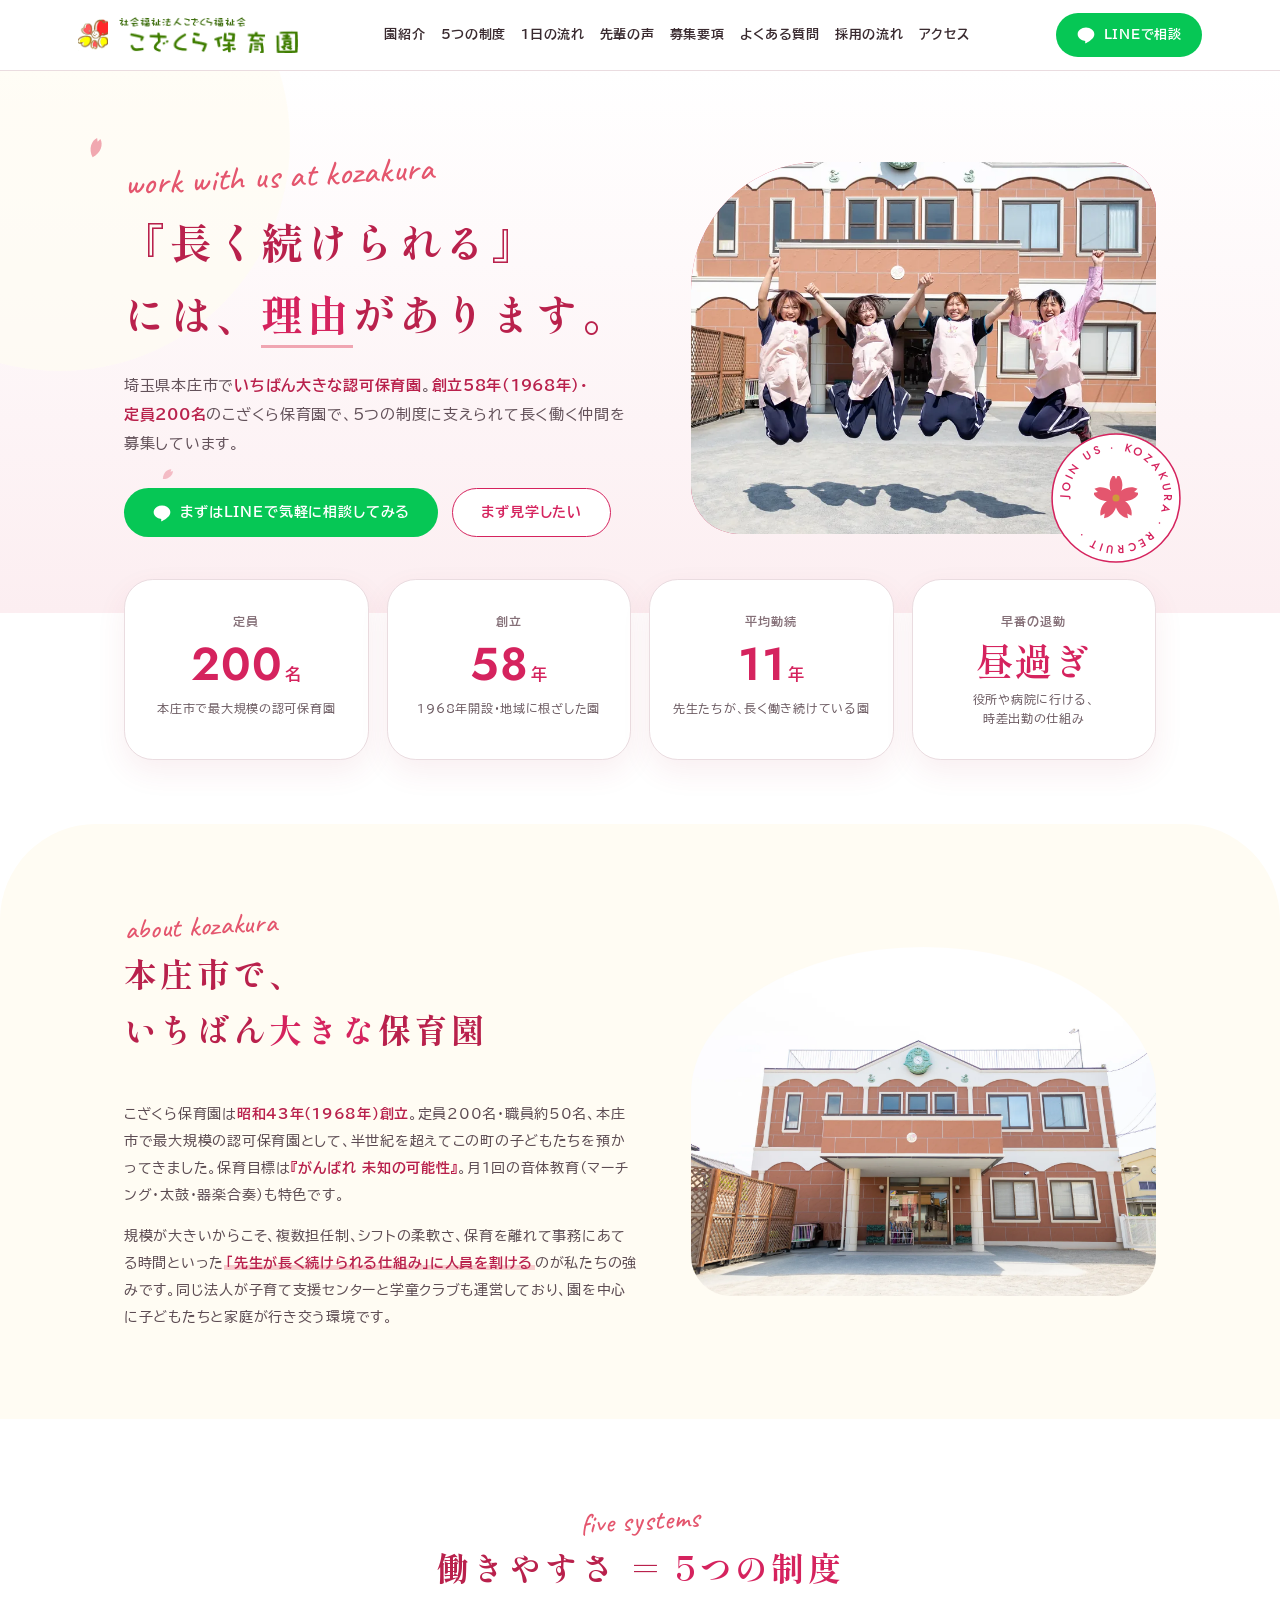
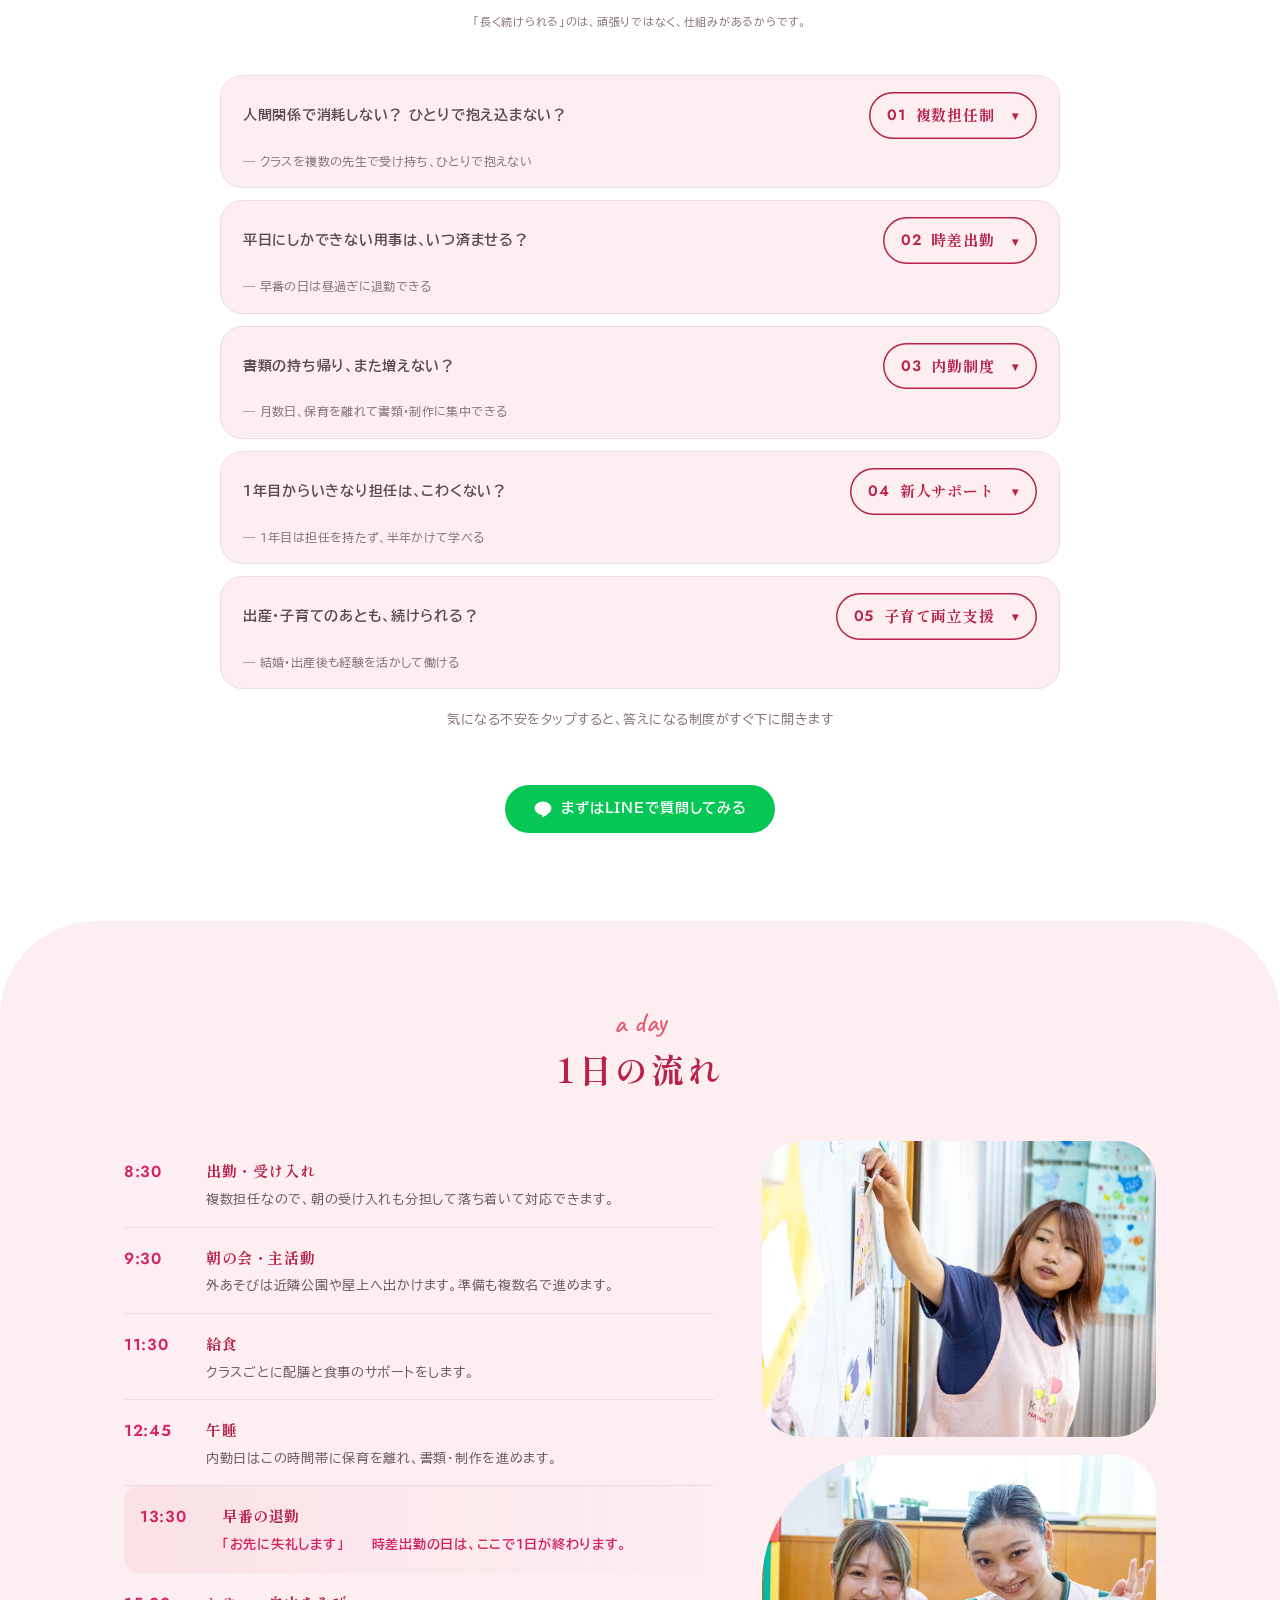
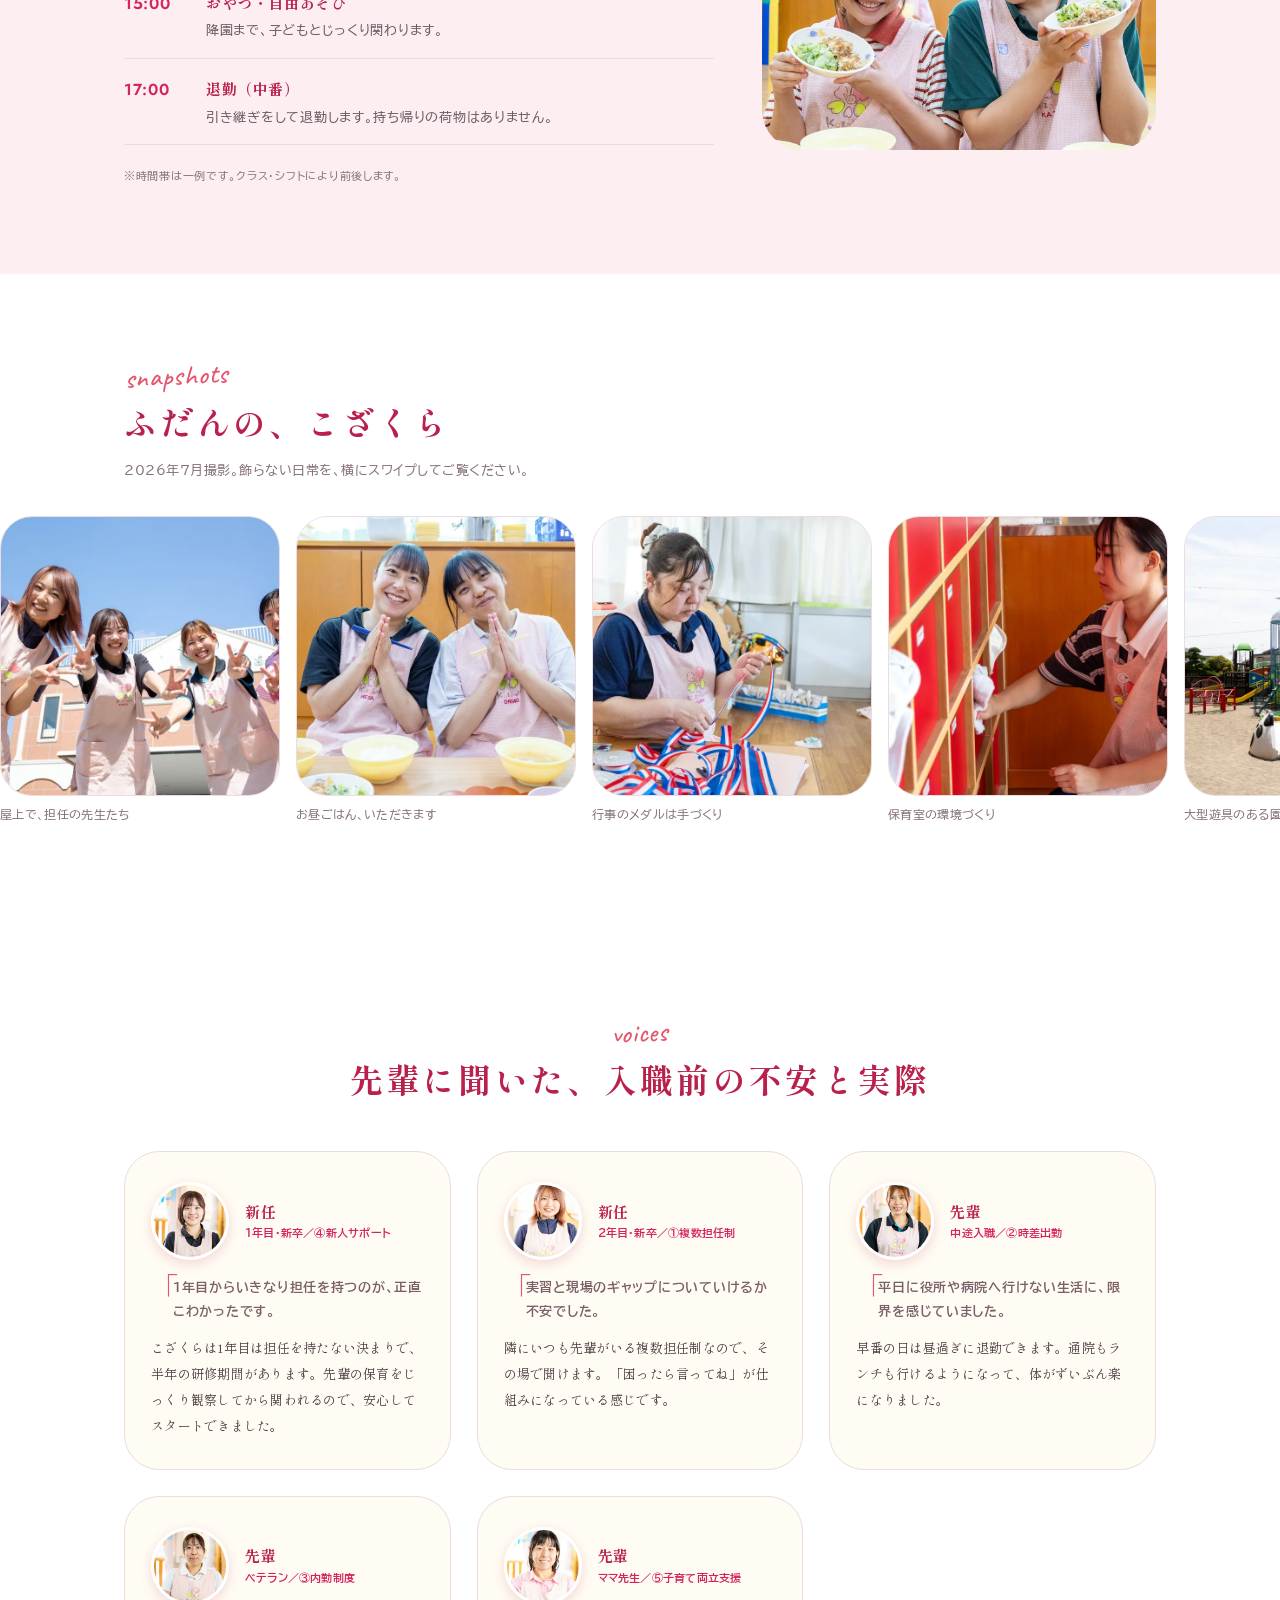
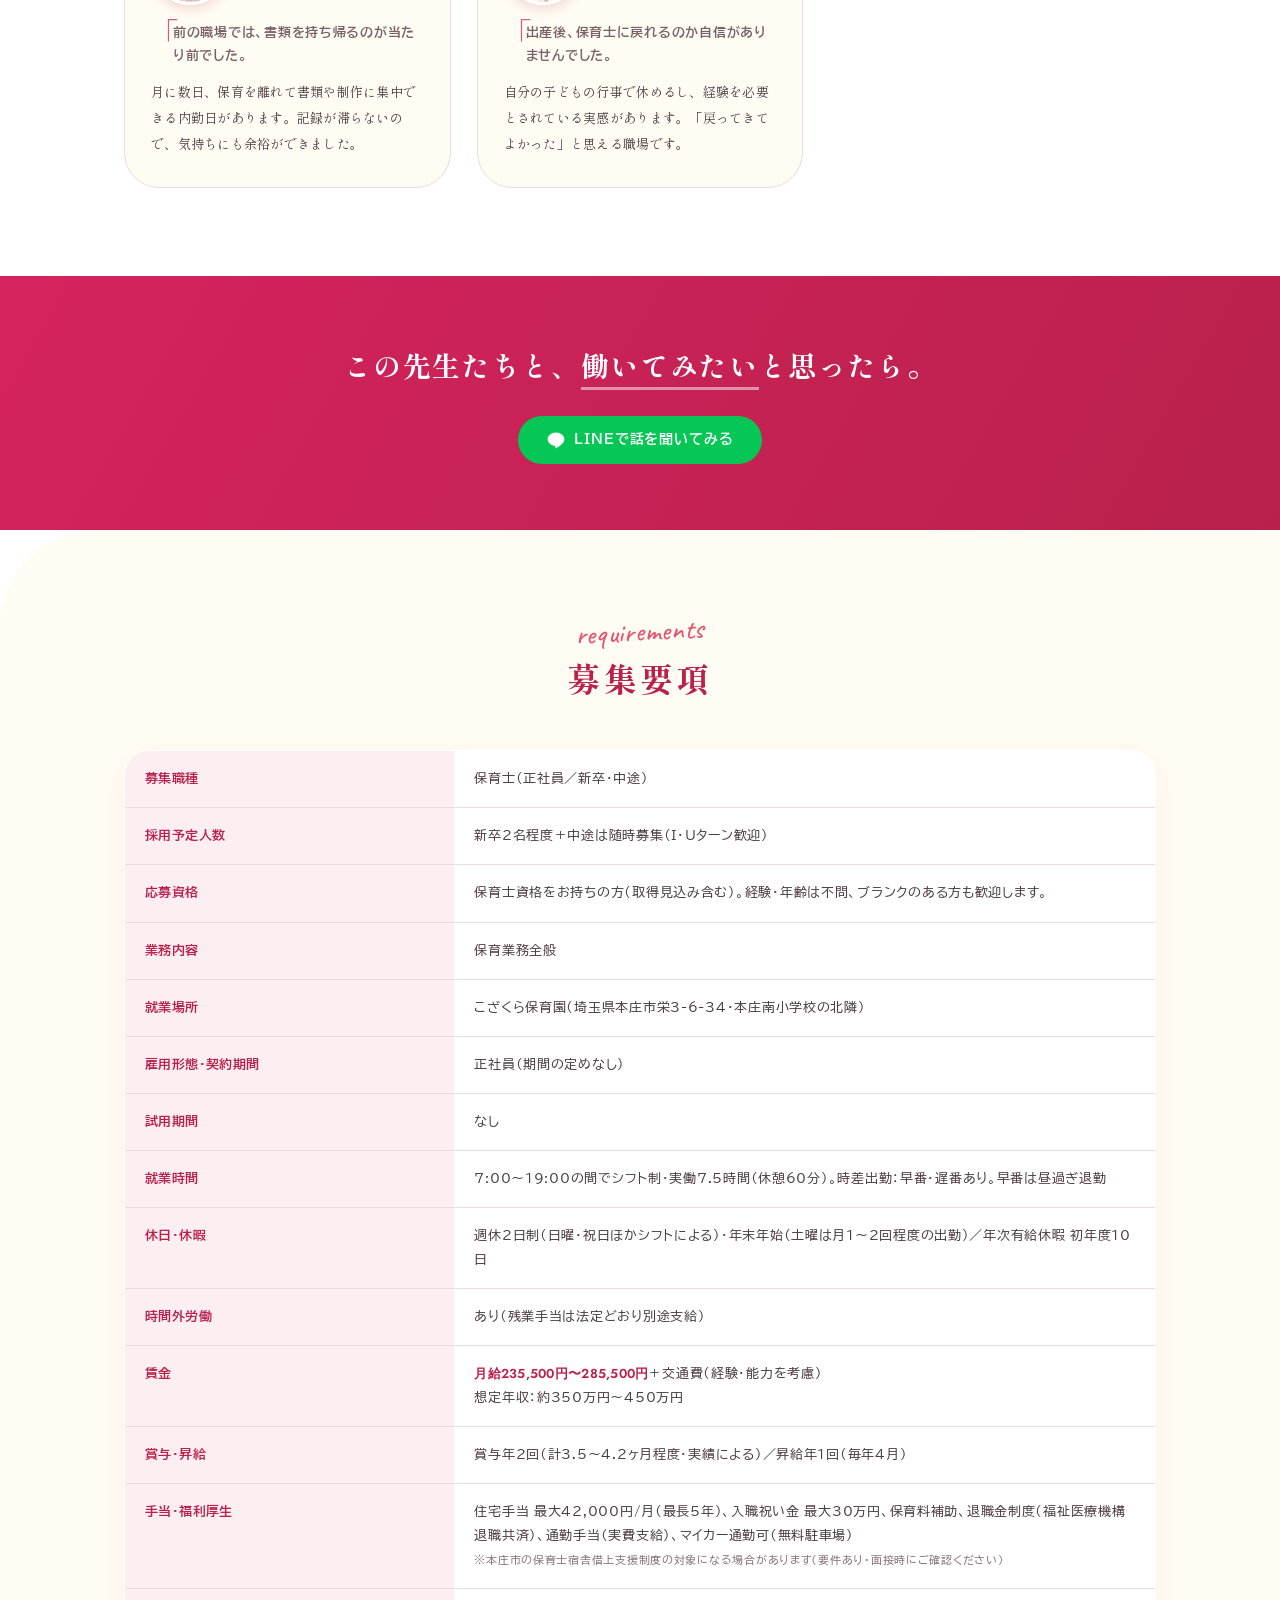
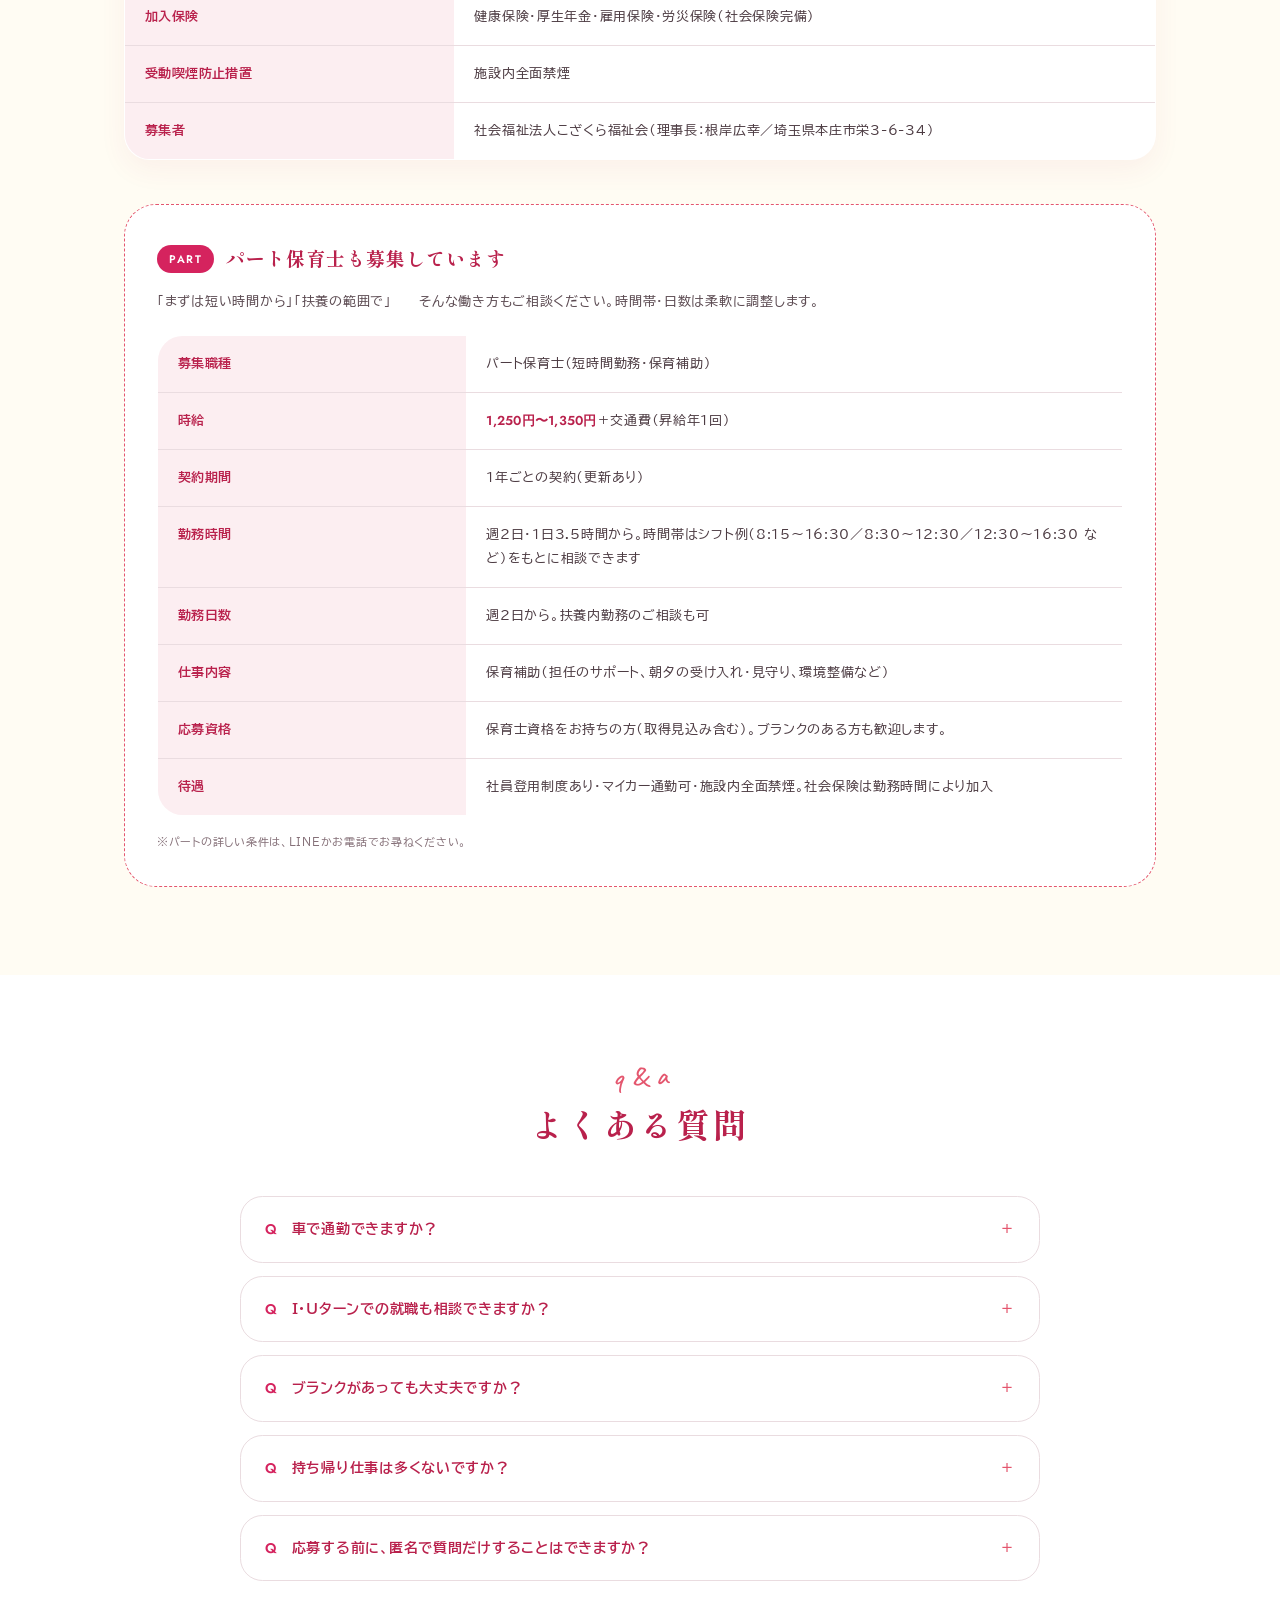
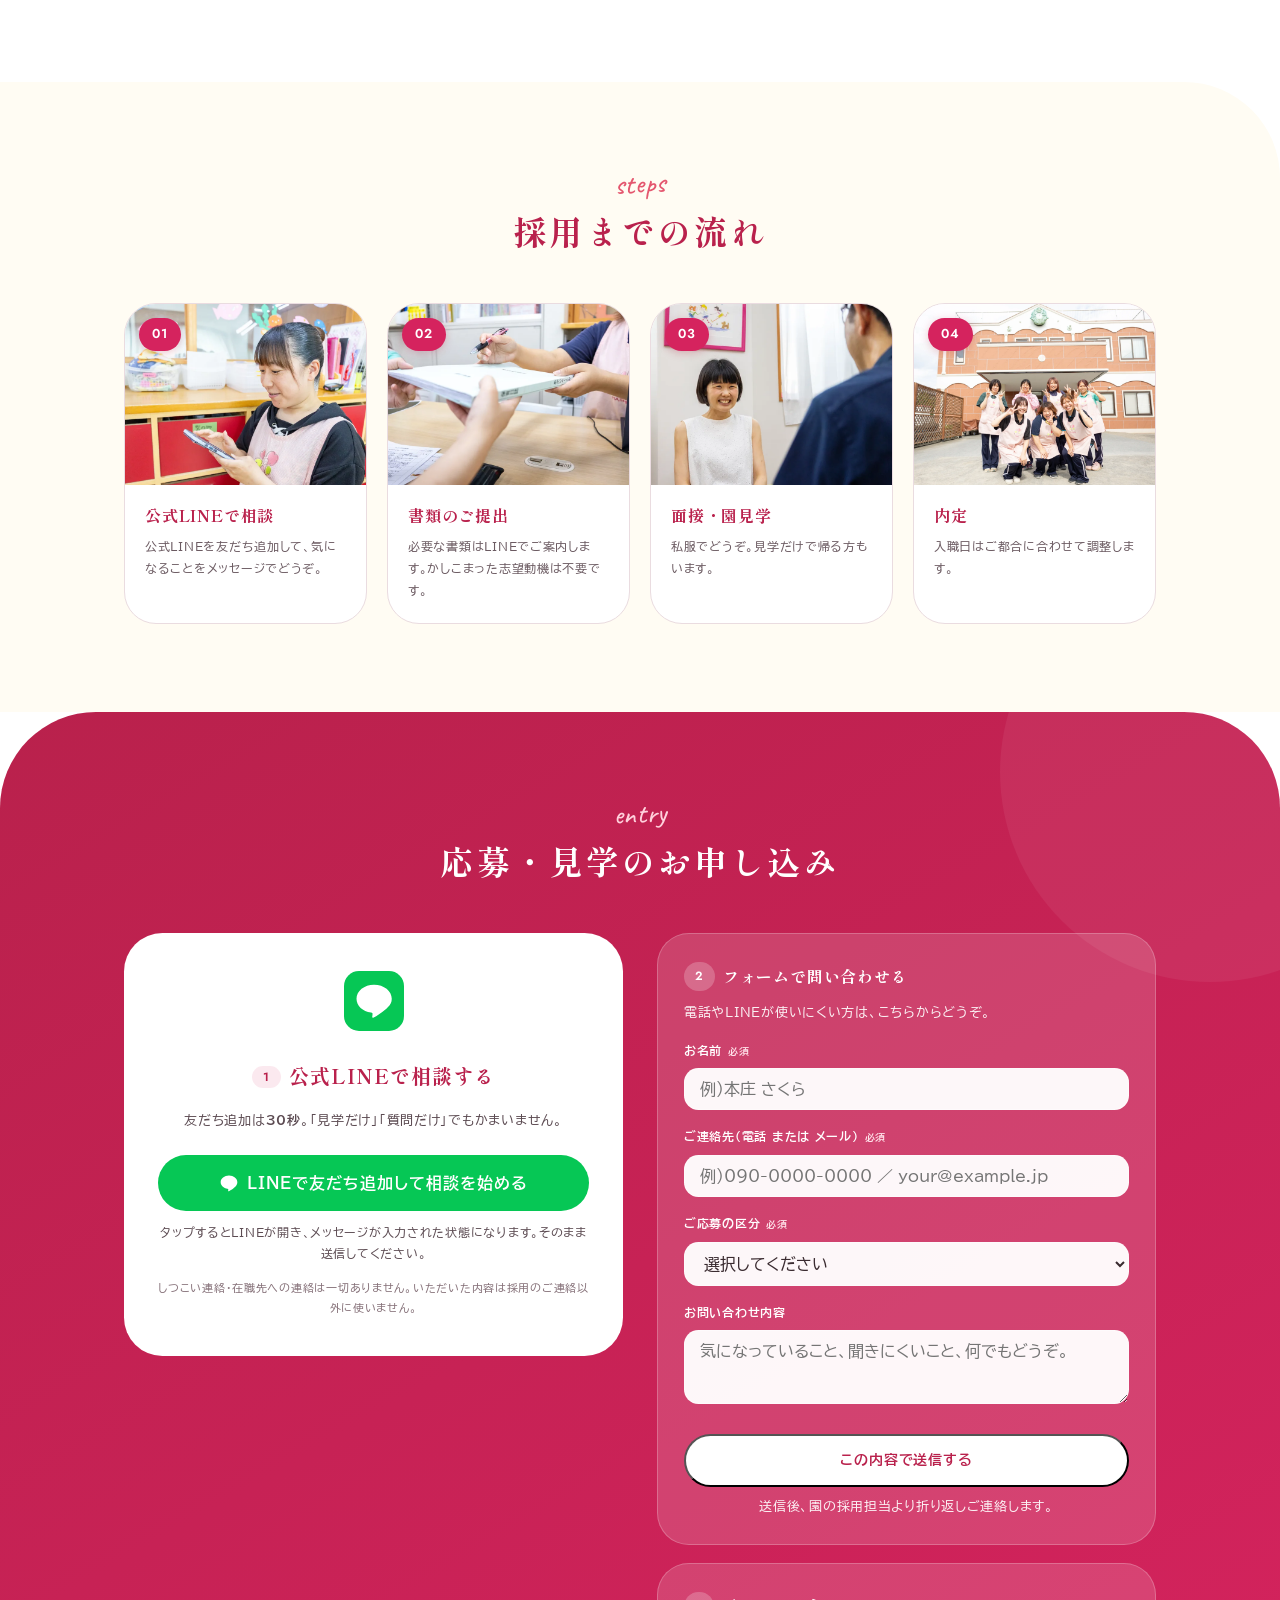
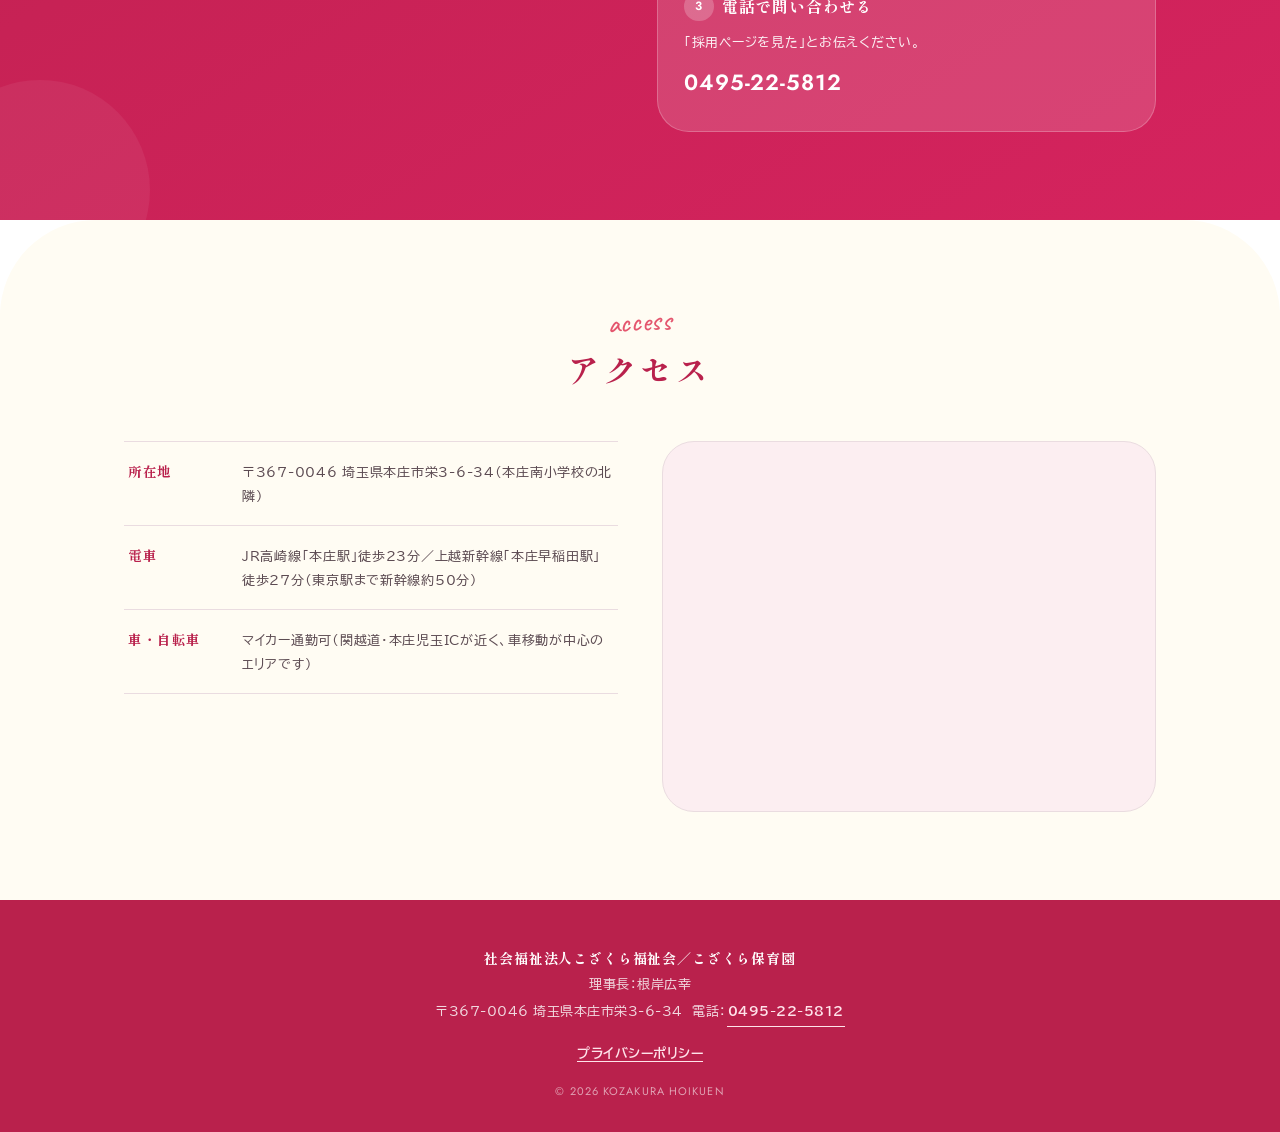
==== commit ecce0a22: "LINE公式アカウントの実URLを投入（oaMessage方式・@529wdnfx／合言葉「質問する」） - ダミー6箇所をすべて実URLへ。href直書きが本体＝JS無効でも機能する - 計測スクリ" ====
--- a/index.html
+++ b/index.html
@@ -340,6 +340,9 @@
 .apply-line .lead{font-size:13px;color:#5c4b52;margin:12px 0 22px;line-height:1.95}
 .apply-line .btn{width:100%;font-size:16px;padding:16px}
 .apply-line .safe{font-size:11px;color:var(--gray);margin-top:14px;line-height:1.8}
+.apply-line .line-howto{font-size:11.5px;color:#5c4b52;margin-top:12px;line-height:1.8}
+.apply-line .line-fb{font-size:11.5px;margin-top:10px;color:var(--accent-deep);font-weight:700}
+.apply-line .line-fb a{border-bottom:1px solid currentColor}
 /* 第2導線=フォーム / 第3=電話 */
 .apply-secondary{display:flex;flex-direction:column;gap:18px}
 .apply-box{background:rgba(255,255,255,.15);border:1px solid rgba(255,255,255,.22);border-radius:2rem;padding:26px 26px;scroll-margin-top:84px}
@@ -535,7 +538,7 @@
       </ul>
     </nav>
     <div class="hd-cta">
-      <a class="btn btn-line-green" href="https://lin.ee/XXXXXXXX" target="_blank" rel="noopener" id="cta-line-header" data-cta-location="header">
+      <a class="btn btn-line-green" href="https://line.me/R/oaMessage/@529wdnfx/?%E8%B3%AA%E5%95%8F%E3%81%99%E3%82%8B" target="_blank" rel="noopener" id="cta-line-header" data-cta-location="header">
         <svg class="ico" viewBox="0 0 24 24" aria-hidden="true"><path fill="currentColor" d="M12 3C6.5 3 2 6.6 2 11c0 3.9 3.5 7.2 8.2 7.9.3.1.8.2.9.5.1.3.1.7 0 1l-.1.9c0 .3-.2 1 .9.6s6-3.5 8.2-6C21.4 14.2 22 12.7 22 11c0-4.4-4.5-8-10-8z"/></svg>
         LINEで相談
       </a>
@@ -579,7 +582,7 @@
       <h1>『長く続けられる』<br>には、<em>理由</em>があります。</h1>
       <p class="lead">埼玉県本庄市で<strong><span class="nw">いちばん大きな認可保育園</span></strong>。<strong><span class="nw">創立58年（1968年）</span>・<span class="nw">定員200名</span></strong>の<span class="nw">こざくら保育園</span>で、5つの制度に支えられて長く働く仲間を<span class="nw">募集しています。</span></p>
       <div class="hero-cta">
-        <a class="btn btn-line-green" href="https://lin.ee/XXXXXXXX" target="_blank" rel="noopener" id="cta-line-fv" data-cta-location="hero">
+        <a class="btn btn-line-green" href="https://line.me/R/oaMessage/@529wdnfx/?%E8%B3%AA%E5%95%8F%E3%81%99%E3%82%8B" target="_blank" rel="noopener" id="cta-line-fv" data-cta-location="hero">
           <svg class="ico" viewBox="0 0 24 24" aria-hidden="true"><path fill="currentColor" d="M12 3C6.5 3 2 6.6 2 11c0 3.9 3.5 7.2 8.2 7.9.3.1.8.2.9.5.1.3.1.7 0 1l-.1.9c0 .3-.2 1 .9.6s6-3.5 8.2-6C21.4 14.2 22 12.7 22 11c0-4.4-4.5-8-10-8z"/></svg>
           まずはLINEで気軽に相談してみる
         </a>
@@ -701,7 +704,7 @@
     </div>
 
     <div class="sec-cta">
-      <a class="btn btn-line-green" href="https://lin.ee/XXXXXXXX" target="_blank" rel="noopener" id="cta-line-features" data-cta-location="features">
+      <a class="btn btn-line-green" href="https://line.me/R/oaMessage/@529wdnfx/?%E8%B3%AA%E5%95%8F%E3%81%99%E3%82%8B" target="_blank" rel="noopener" id="cta-line-features" data-cta-location="features">
         <svg class="ico" viewBox="0 0 24 24" aria-hidden="true"><path fill="currentColor" d="M12 3C6.5 3 2 6.6 2 11c0 3.9 3.5 7.2 8.2 7.9.3.1.8.2.9.5.1.3.1.7 0 1l-.1.9c0 .3-.2 1 .9.6s6-3.5 8.2-6C21.4 14.2 22 12.7 22 11c0-4.4-4.5-8-10-8z"/></svg>
         まずはLINEで質問してみる
       </a>
@@ -816,7 +819,7 @@
 <section class="cta-band">
   <div class="wrap">
     <p class="copy">この先生たちと、<span class="nw"><em>働いてみたい</em>と思ったら。</span></p>
-    <a class="btn btn-line-green" href="https://lin.ee/XXXXXXXX" target="_blank" rel="noopener" id="cta-line-voices" data-cta-location="voices-band">
+    <a class="btn btn-line-green" href="https://line.me/R/oaMessage/@529wdnfx/?%E8%B3%AA%E5%95%8F%E3%81%99%E3%82%8B" target="_blank" rel="noopener" id="cta-line-voices" data-cta-location="voices-band">
       <svg class="ico" viewBox="0 0 24 24" aria-hidden="true"><path fill="currentColor" d="M12 3C6.5 3 2 6.6 2 11c0 3.9 3.5 7.2 8.2 7.9.3.1.8.2.9.5.1.3.1.7 0 1l-.1.9c0 .3-.2 1 .9.6s6-3.5 8.2-6C21.4 14.2 22 12.7 22 11c0-4.4-4.5-8-10-8z"/></svg>
       LINEで話を聞いてみる
     </a>
@@ -942,11 +945,13 @@
         <svg class="lg-mark" viewBox="0 0 24 24" aria-hidden="true"><rect width="24" height="24" rx="6" fill="#06C755"/><path fill="#fff" d="M12 5.5c-3.9 0-7 2.5-7 5.6 0 2.8 2.5 5.1 5.8 5.5.2 0 .5.1.6.3 0 .2 0 .5 0 .7l-.1.6c0 .2-.1.7.6.4s4.2-2.5 5.7-4.2c1-.9 1.5-1.9 1.5-3.3 0-3.1-3.1-5.6-7.1-5.6z"/></svg>
         <h3><span class="num2">1</span>公式LINEで相談する</h3>
         <p class="lead">友だち追加は<strong>30秒</strong>。「見学だけ」「質問だけ」でもかまいません。</p>
-        <a class="btn btn-line-green" href="https://lin.ee/XXXXXXXX" target="_blank" rel="noopener" id="cta-line-apply" data-cta-location="apply-line">
+        <a class="btn btn-line-green" href="https://line.me/R/oaMessage/@529wdnfx/?%E8%B3%AA%E5%95%8F%E3%81%99%E3%82%8B" target="_blank" rel="noopener" id="cta-line-apply" data-cta-location="apply-line">
           <svg class="ico" viewBox="0 0 24 24" aria-hidden="true"><path fill="currentColor" d="M12 3C6.5 3 2 6.6 2 11c0 3.9 3.5 7.2 8.2 7.9.3.1.8.2.9.5.1.3.1.7 0 1l-.1.9c0 .3-.2 1 .9.6s6-3.5 8.2-6C21.4 14.2 22 12.7 22 11c0-4.4-4.5-8-10-8z"/></svg>
           LINEで友だち追加して相談を始める
         </a>
+        <p class="line-howto">タップするとLINEが開き、メッセージが入力された状態になります。そのまま送信してください。</p>
         <p class="safe">しつこい連絡・在職先への連絡は一切ありません。いただいた内容は採用のご連絡以外に使いません。</p>
+        <p class="line-fb" id="line-fallback" hidden>LINEが開かない場合は<a href="https://line.me/R/ti/p/@529wdnfx">こちらから友だち追加</a>してください。</p>
       </div>
       <!-- 第2導線: フォーム / 第3導線: 電話（2026-08-19後段: 「フォーム必要」へ方針転換→復活） -->
       <div class="apply-secondary">
@@ -1024,27 +1029,42 @@
     <svg viewBox="0 0 24 24" width="17" height="17" aria-hidden="true"><path fill="currentColor" d="M6.6 10.8c1.4 2.8 3.8 5.1 6.6 6.6l2.2-2.2c.3-.3.7-.4 1-.2 1.1.4 2.3.6 3.6.6.6 0 1 .4 1 1V20c0 .6-.4 1-1 1C10.6 21 3 13.4 3 4c0-.6.4-1 1-1h3.5c.6 0 1 .4 1 1 0 1.2.2 2.4.6 3.6.1.3 0 .7-.2 1l-2.3 2.2z"/></svg>
     電話
   </a>
-  <a class="s-btn s-line" href="https://lin.ee/XXXXXXXX" target="_blank" rel="noopener" id="cta-line-sticky" data-cta-location="sticky">
+  <a class="s-btn s-line" href="https://line.me/R/oaMessage/@529wdnfx/?%E8%B3%AA%E5%95%8F%E3%81%99%E3%82%8B" target="_blank" rel="noopener" id="cta-line-sticky" data-cta-location="sticky">
     <svg class="ico" viewBox="0 0 24 24" aria-hidden="true"><path fill="currentColor" d="M12 3C6.5 3 2 6.6 2 11c0 3.9 3.5 7.2 8.2 7.9.3.1.8.2.9.5.1.3.1.7 0 1l-.1.9c0 .3-.2 1 .9.6s6-3.5 8.2-6C21.4 14.2 22 12.7 22 11c0-4.4-4.5-8-10-8z"/></svg>
     LINEで相談する
   </a>
 </div>
 
 <script>
-/* LINEクリック計測（GTM設置後に有効）: dataLayerへ line_click（cta_location付き）をpush。
-   GTM未設置の間は dataLayer が無くても安全に何もしない。
-   あわせて、LINE URLが未確定（ダミーのXXXXXXXX）の間は404へ飛ばさず応募セクションへ誘導する
-   （実URLへ置換すると自動でこの誘導は無効になり、通常の遷移＋計測だけが残る） */
+/* LINE導線（oaMessage方式・2026-08-21実URL投入）
+   ベーシックID=@529wdnfx／合言葉=「質問する」。タップでトーク画面が開き合言葉が入力済みになる。
+   本人が送信した時点で友だち追加＋（Lステップ側の）タグ付与が成立する仕組み。
+   - href直書きが本体＝JSが動かない環境でもそのまま機能する
+   - UTM出し分けは対応表（石橋さん支給予定）が来たら UTM_MAP に足すだけで有効化される。
+     取得できない場合は既定の合言葉にフォールバックし、空文字では送らせない
+   - 起動できなかった場合のみ、救済リンク（友だち追加）を表示する（通常時は最後まで非表示） */
 (function () {
-  document.querySelectorAll('a[href*="lin.ee"]').forEach(function (a) {
-    a.addEventListener('click', function (e) {
-      var loc = a.getAttribute('data-cta-location') || '';
-      if (window.dataLayer) window.dataLayer.push({ event: 'line_click', cta_location: loc });
-      if (a.href.indexOf('XXXXXXXX') !== -1) {
-        e.preventDefault();
-        var t = loc === 'apply-line' ? document.querySelector('.apply-secondary') : document.getElementById('apply');
-        if (t) t.scrollIntoView({ behavior: 'smooth', block: loc === 'apply-line' ? 'center' : 'start' });
-      }
+  var BASIC_ID = '@529wdnfx';
+  var DEFAULT_CODE = '質問する';
+  var UTM_MAP = {};   /* 例) { gps: '募集を見ましたA1' } ← 対応表が届いたらここに追記 */
+  var code = DEFAULT_CODE;
+  try {
+    var u = new URLSearchParams(location.search).get('utm_source');
+    if (u && UTM_MAP[u]) code = UTM_MAP[u];
+  } catch (e) {}
+  var url = 'https://line.me/R/oaMessage/' + BASIC_ID + '/?' + encodeURIComponent(code);
+
+  document.querySelectorAll('a[href*="oaMessage"]').forEach(function (a) {
+    a.href = url;
+    a.addEventListener('click', function () {
+      if (window.dataLayer) window.dataLayer.push({ event: 'line_click', cta_location: a.id || a.getAttribute('data-cta-location') || '' });
+      var t = Date.now();
+      setTimeout(function () {   /* 3秒後もこのページが前面＝LINEが開けていない */
+        if (!document.hidden && Date.now() - t < 5000) {
+          var fb = document.getElementById('line-fallback');
+          if (fb) fb.hidden = false;
+        }
+      }, 3000);
     });
   });
 })();
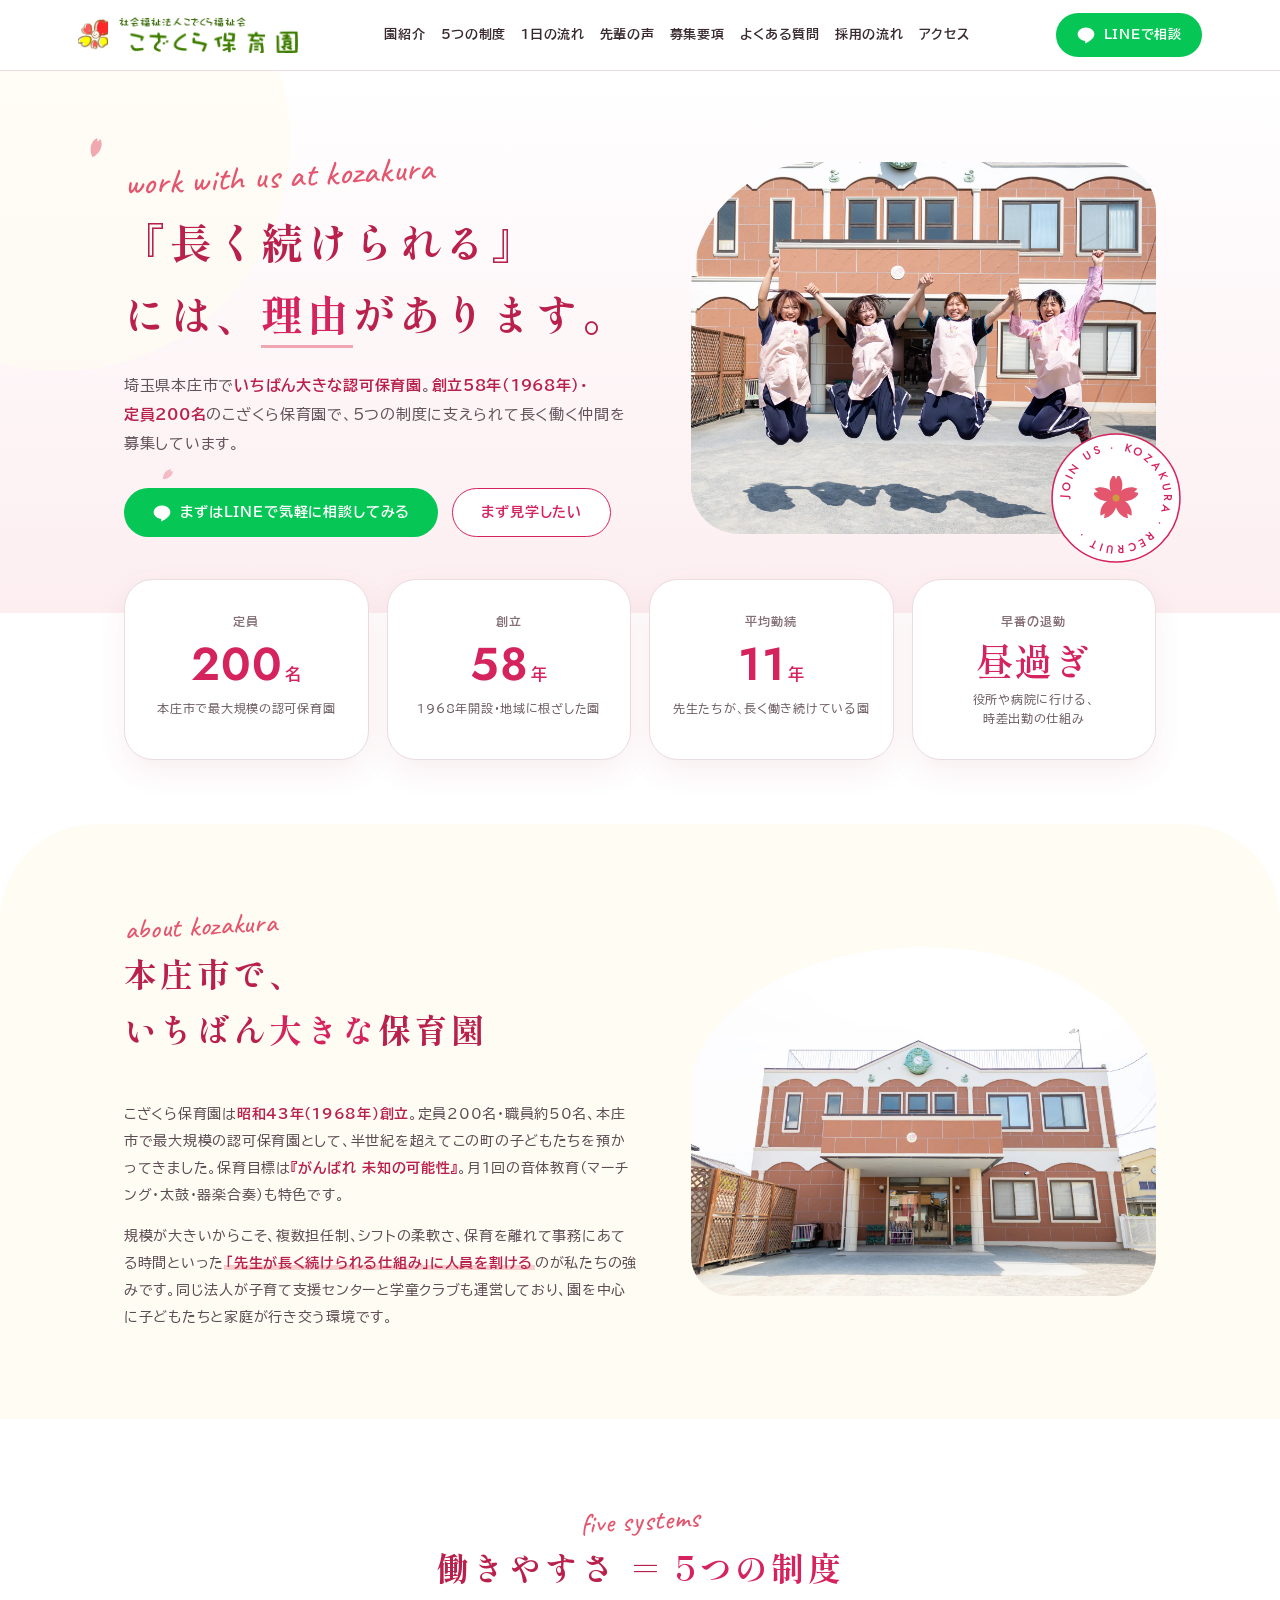
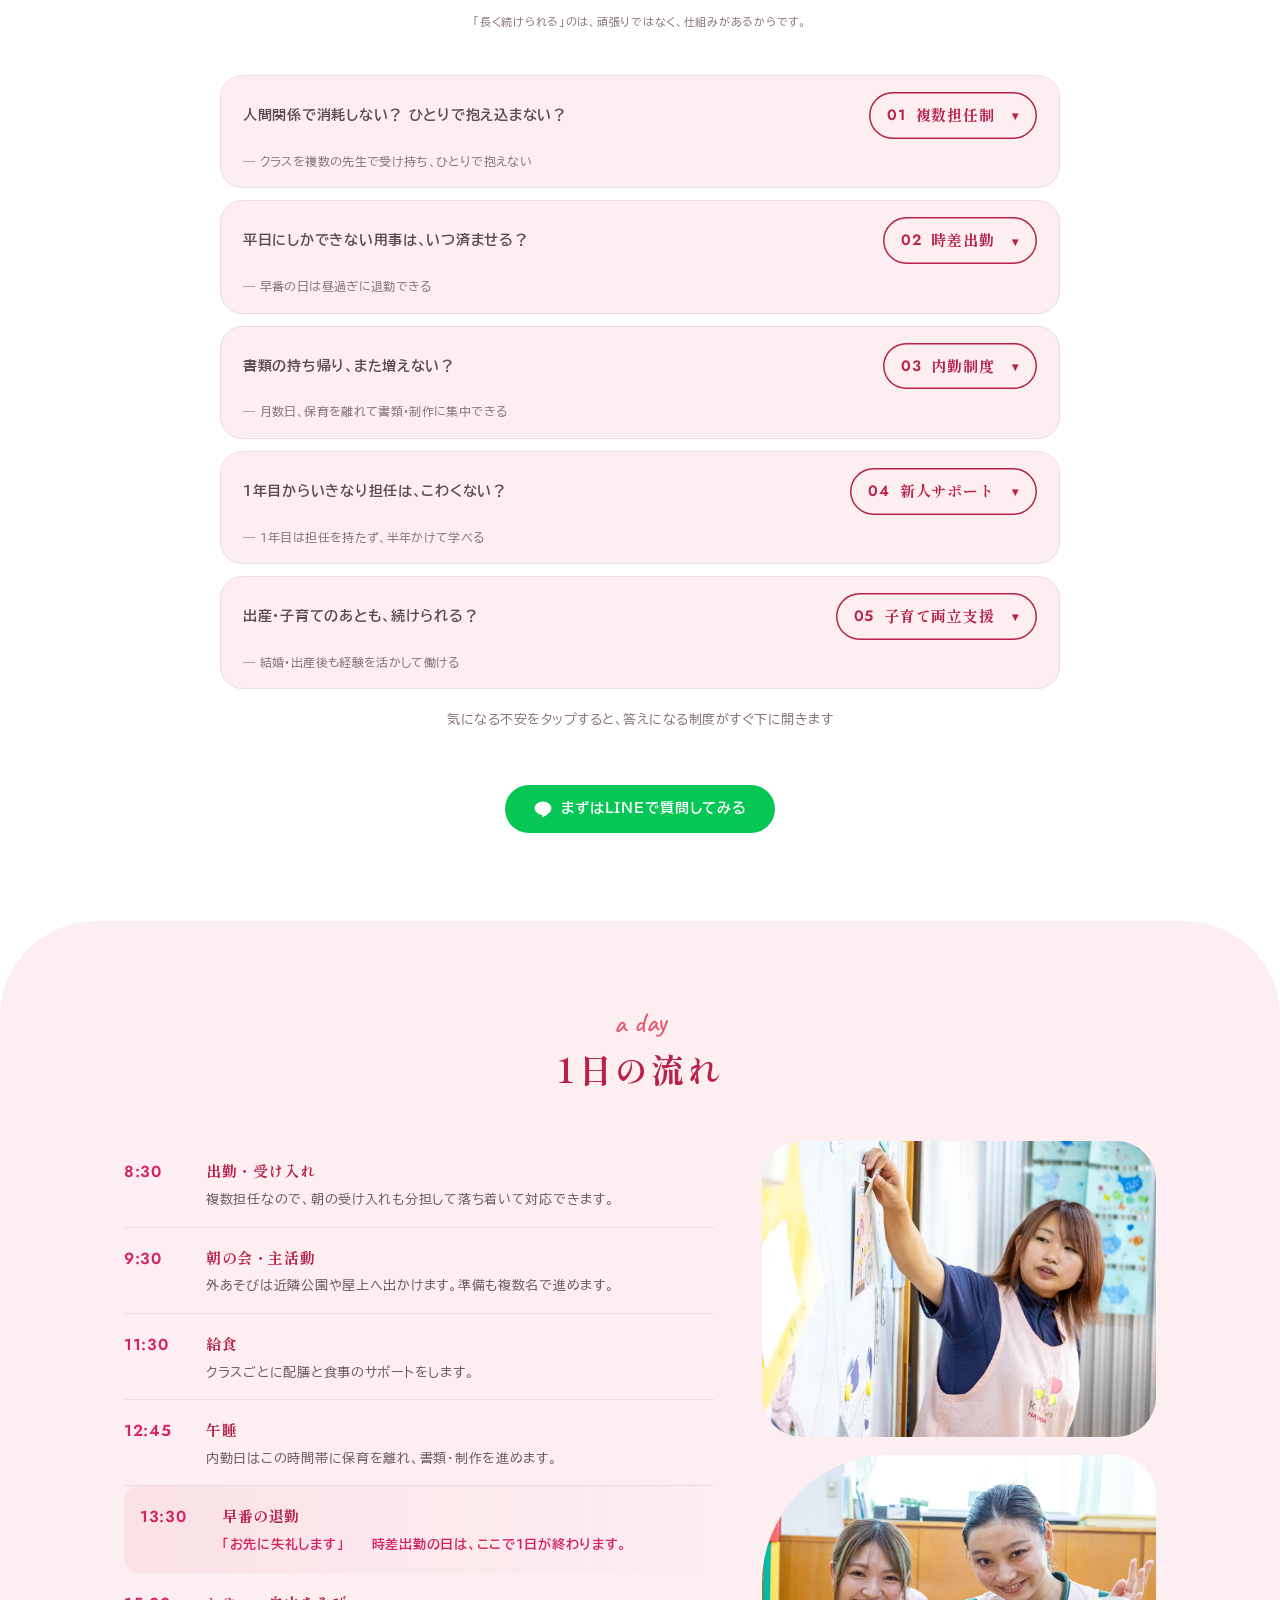
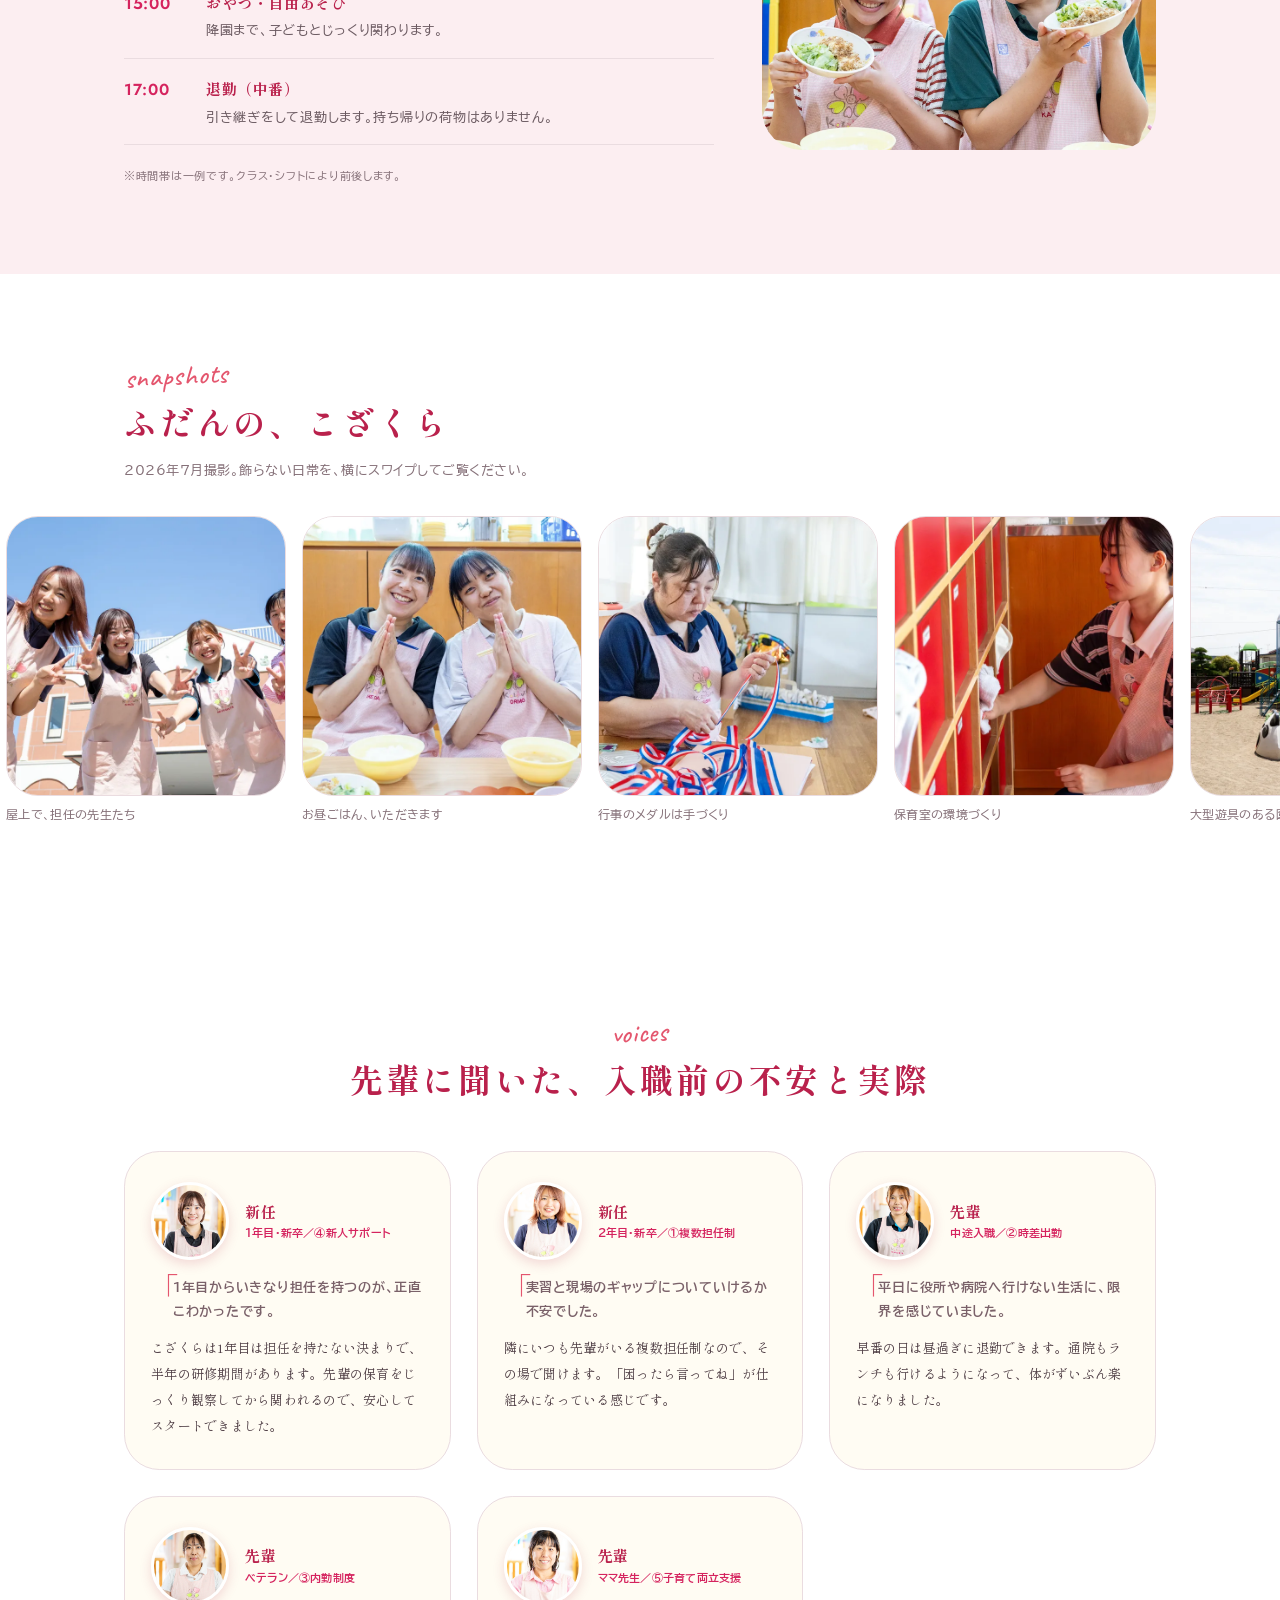
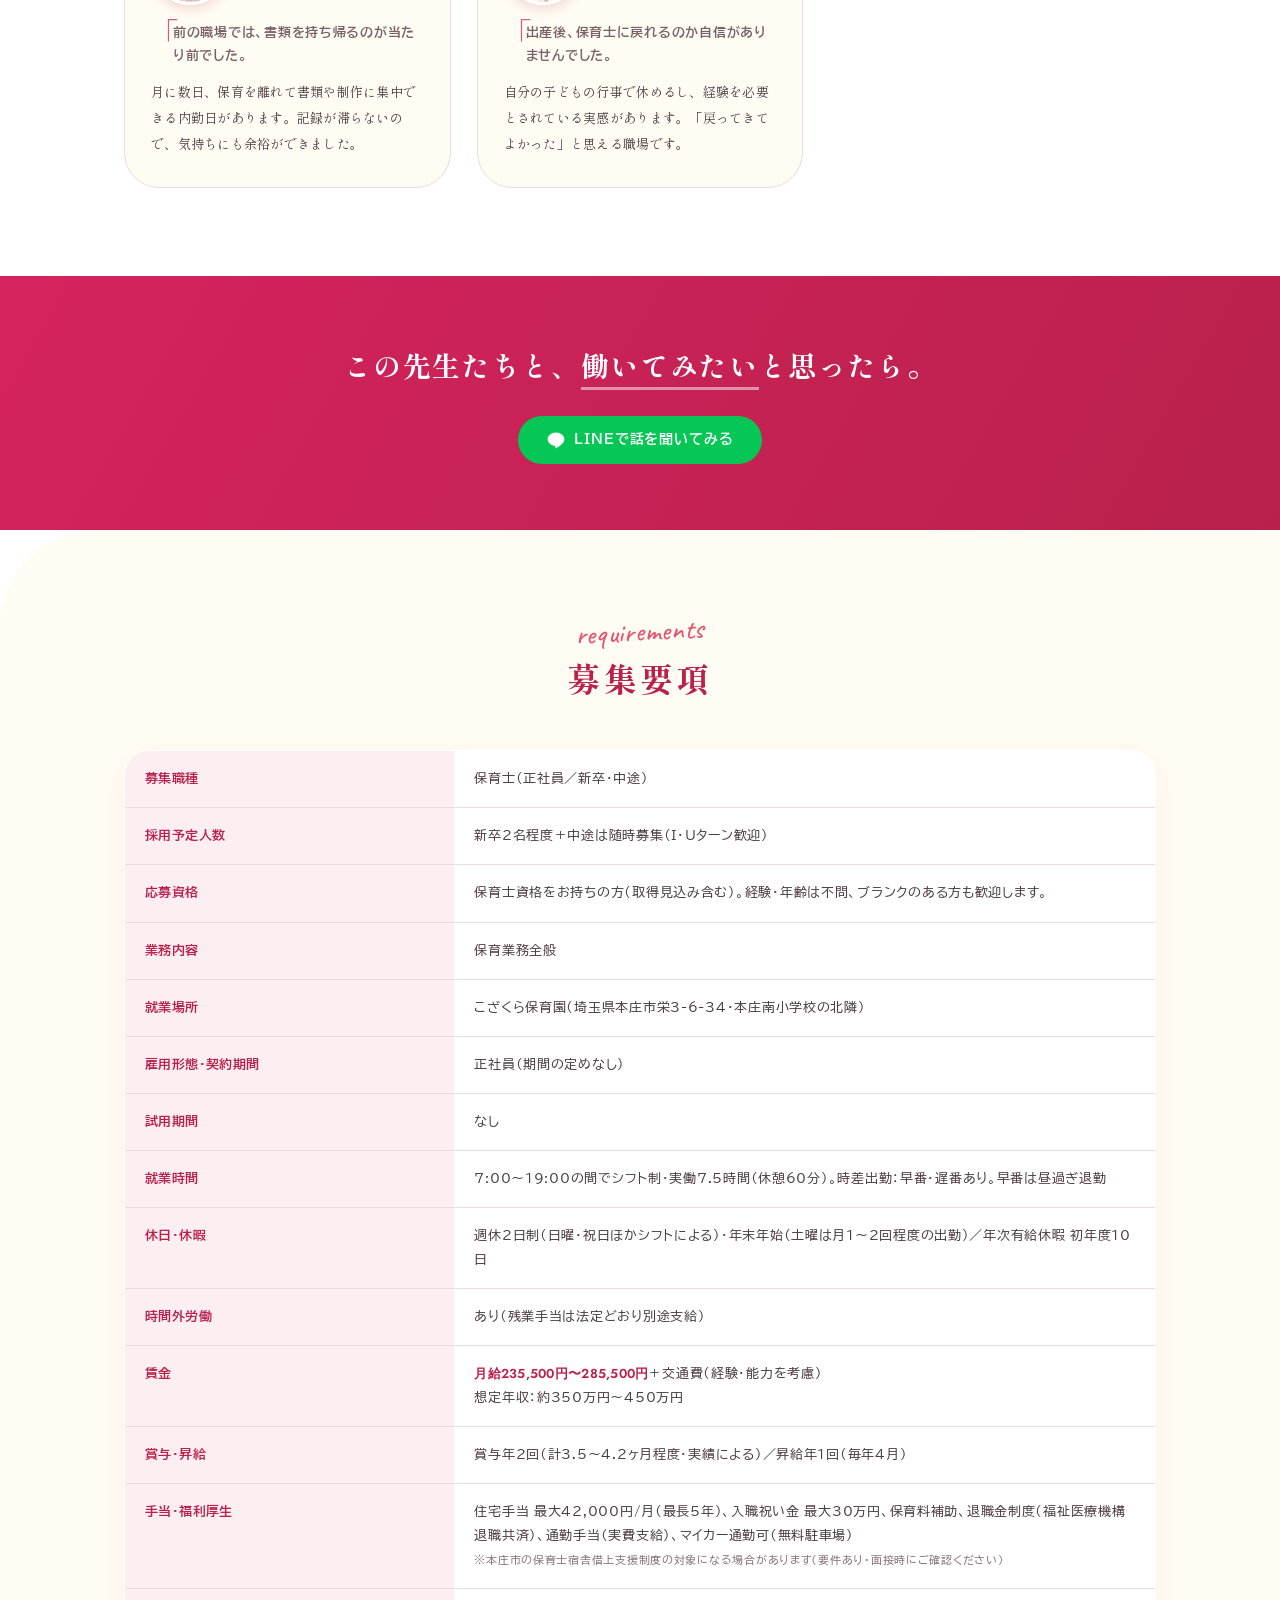
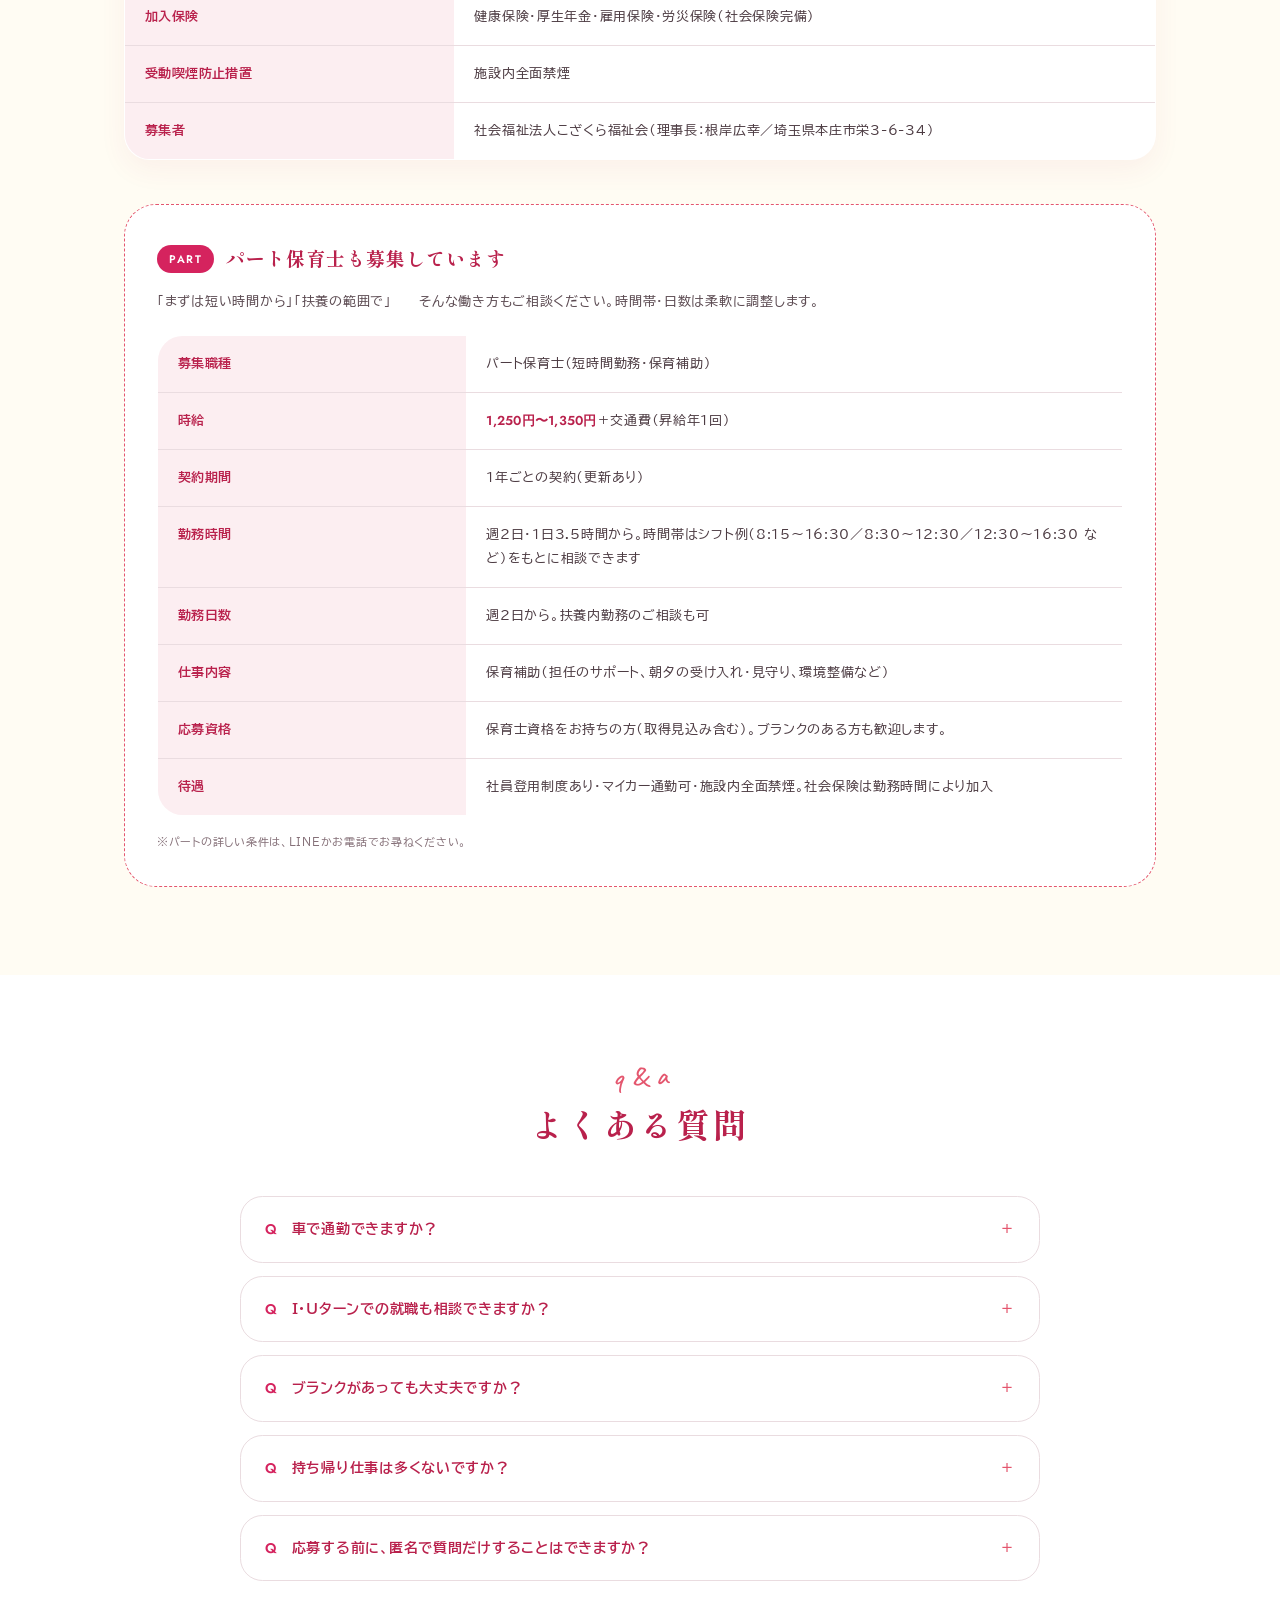
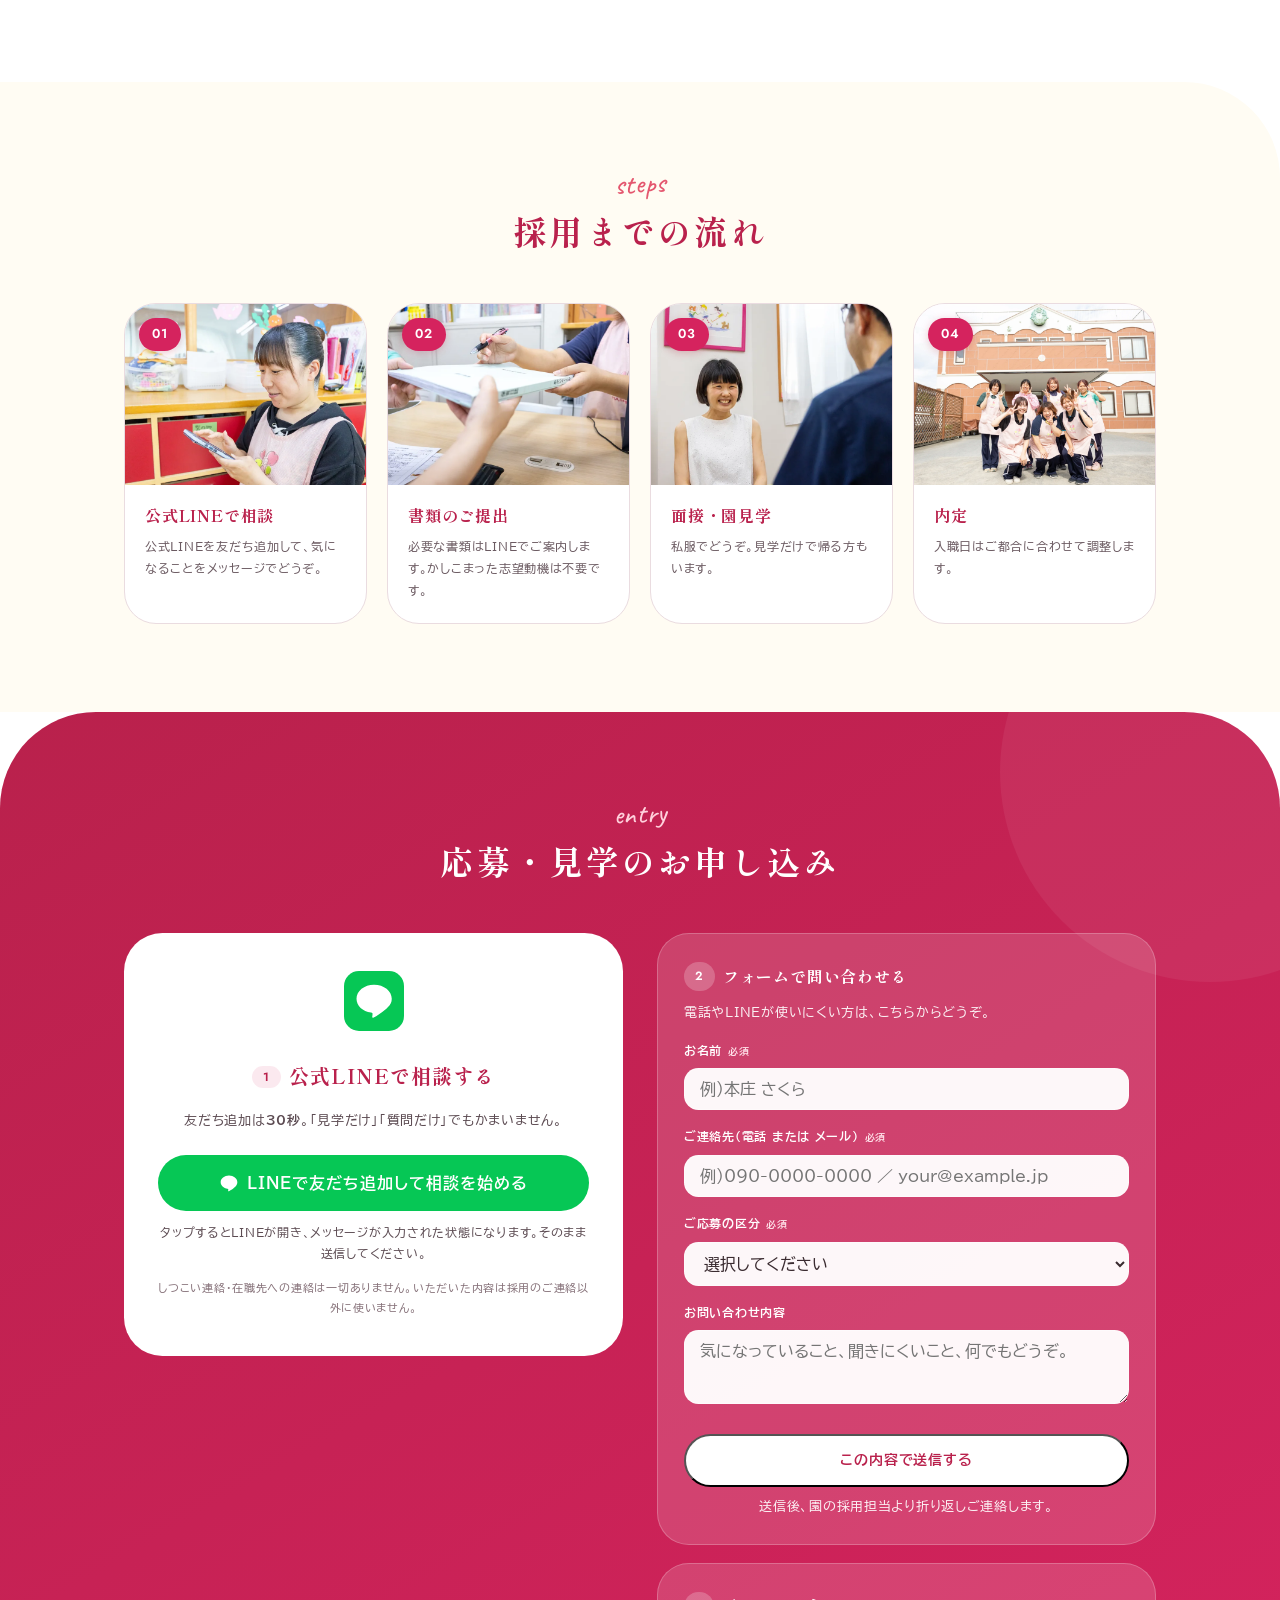
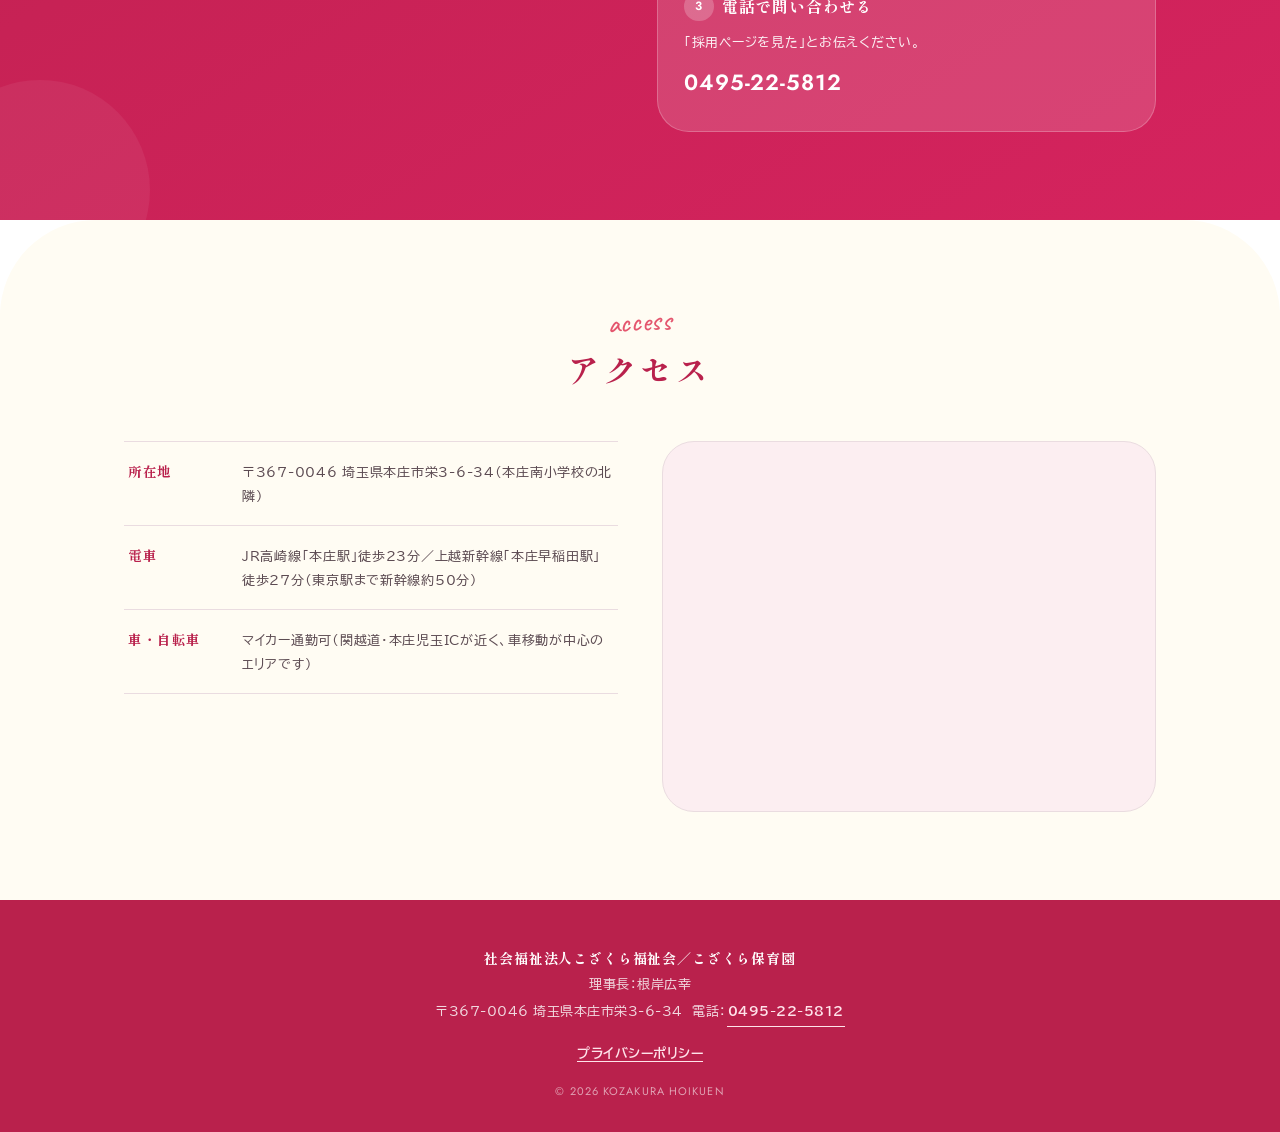
==== commit 4a84609e: "電話・フォーム・給与条件も計測対象に追加（LINEのみ計測だった状態を解消） - 電話リンク3箇所（応募/フッター/スティッキー）に位置別idを付与し tel_click を送出 - フォーム送信で " ====
--- a/index.html
+++ b/index.html
@@ -958,7 +958,7 @@
         <div class="apply-box" id="contact">
           <h4><span class="num2">2</span>フォームで問い合わせる</h4>
           <p>電話やLINEが使いにくい方は、こちらからどうぞ。</p>
-          <form action="javascript:void(0)" onsubmit="this.querySelector('.form-done').hidden=false;this.querySelector('button').disabled=true;return false;" style="margin-top:14px">
+          <form id="contact-form" action="javascript:void(0)" onsubmit="this.querySelector('.form-done').hidden=false;this.querySelector('button').disabled=true;return false;" style="margin-top:14px">
             <div class="f-row"><label for="f-name">お名前<span class="req">必須</span></label><input type="text" id="f-name" name="f-name" placeholder="例）本庄 さくら" required autocomplete="name"></div>
             <div class="f-row"><label for="f-contact">ご連絡先（電話 または メール）<span class="req">必須</span></label><input type="text" id="f-contact" name="f-contact" placeholder="例）090-0000-0000 ／ your@example.jp" required></div>
             <div class="f-row"><label for="f-type">ご応募の区分<span class="req">必須</span></label>
@@ -980,7 +980,7 @@
         <div class="apply-box">
           <h4><span class="num2">3</span>電話で問い合わせる</h4>
           <p>「採用ページを見た」とお伝えください。</p>
-          <a class="tel-num" href="tel:0495225812">0495-22-5812</a>
+          <a class="tel-num" href="tel:0495225812" id="cta-tel-apply" data-cta-location="apply-tel">0495-22-5812</a>
         </div>
       </div>
     </div>
@@ -1013,7 +1013,7 @@
   <div class="wrap">
     <p class="f-org">社会福祉法人こざくら福祉会／こざくら保育園</p>
     <p>理事長：根岸広幸</p>
-    <p>〒367-0046 埼玉県本庄市栄3-6-34　電話：<a class="f-tel" href="tel:0495225812">0495-22-5812</a></p>
+    <p>〒367-0046 埼玉県本庄市栄3-6-34　電話：<a class="f-tel" href="tel:0495225812" id="cta-tel-footer" data-cta-location="footer-tel">0495-22-5812</a></p>
     <p class="f-nav"><a href="privacy.html">プライバシーポリシー</a></p>
     <!-- 公開前メモ（表示なし）: 数値・労働条件の一部は園の最終確認前・先輩の声は文字起こし待ち。
          公開前の確定項目一覧は docs/launch-checklist.md が正本 -->
@@ -1025,7 +1025,7 @@
 <div class="sticky-cta" role="navigation" aria-label="お問い合わせ">
   <!-- 条件を先に確かめたい層の離脱を防ぐ直リンク（ペルソナ検証で中途層の最重要要望・2026-08-06追加） -->
   <a class="s-btn s-req" href="#requirements" data-cta-location="sticky-requirements">給与・条件</a>
-  <a class="s-btn s-tel" href="tel:0495225812" data-cta-location="sticky-tel">
+  <a class="s-btn s-tel" href="tel:0495225812" id="cta-tel-sticky" data-cta-location="sticky-tel">
     <svg viewBox="0 0 24 24" width="17" height="17" aria-hidden="true"><path fill="currentColor" d="M6.6 10.8c1.4 2.8 3.8 5.1 6.6 6.6l2.2-2.2c.3-.3.7-.4 1-.2 1.1.4 2.3.6 3.6.6.6 0 1 .4 1 1V20c0 .6-.4 1-1 1C10.6 21 3 13.4 3 4c0-.6.4-1 1-1h3.5c.6 0 1 .4 1 1 0 1.2.2 2.4.6 3.6.1.3 0 .7-.2 1l-2.3 2.2z"/></svg>
     電話
   </a>
@@ -1053,6 +1053,34 @@
     if (u && UTM_MAP[u]) code = UTM_MAP[u];
   } catch (e) {}
   var url = 'https://line.me/R/oaMessage/' + BASIC_ID + '/?' + encodeURIComponent(code);
+
+  /* 送信は共通化: GTM未設置の間は dataLayer が無いので安全に何もしない */
+  function track(event, location) {
+    if (window.dataLayer) window.dataLayer.push({ event: event, cta_location: location || '' });
+  }
+  function loc(el) { return el.id || el.getAttribute('data-cta-location') || ''; }
+
+  /* 電話タップ（応募セクション／フッター／スティッキー） */
+  document.querySelectorAll('a[href^="tel:"]').forEach(function (a) {
+    a.addEventListener('click', function () { track('tel_click', loc(a)); });
+  });
+
+  /* 「給与・条件」など、LINE以外のCTAクリック */
+  document.querySelectorAll('a[data-cta-location="sticky-requirements"]').forEach(function (a) {
+    a.addEventListener('click', function () { track('cta_click', loc(a)); });
+  });
+
+  /* フォーム送信（送信先を接続したあともこのイベントがそのまま使える） */
+  var cf = document.getElementById('contact-form');
+  if (cf) {
+    cf.addEventListener('submit', function () {
+      var t = cf.querySelector('#f-type');
+      if (window.dataLayer) window.dataLayer.push({
+        event: 'form_submit', cta_location: 'apply-form',
+        entry_type: t && t.value ? t.value : ''   /* 新卒／中途／パート／見学・質問のみ */
+      });
+    });
+  }
 
   document.querySelectorAll('a[href*="oaMessage"]').forEach(function (a) {
     a.href = url;
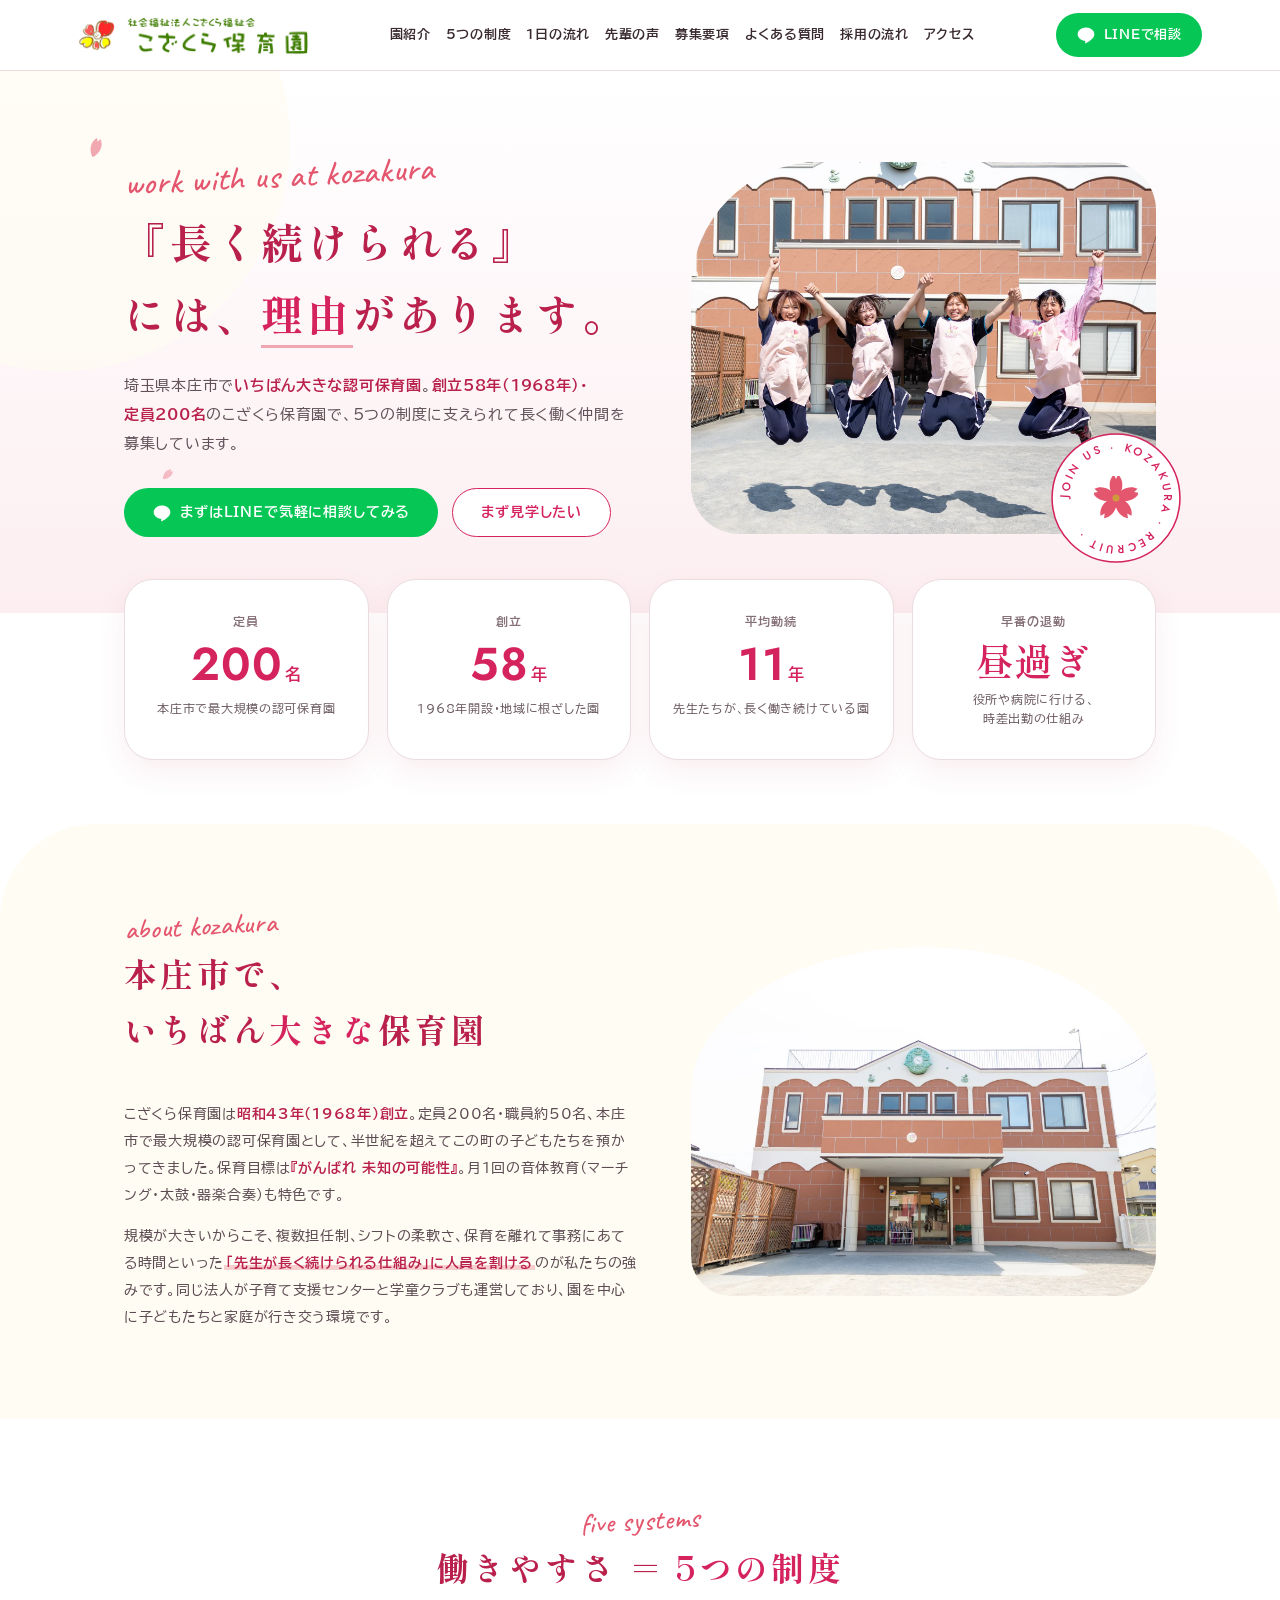
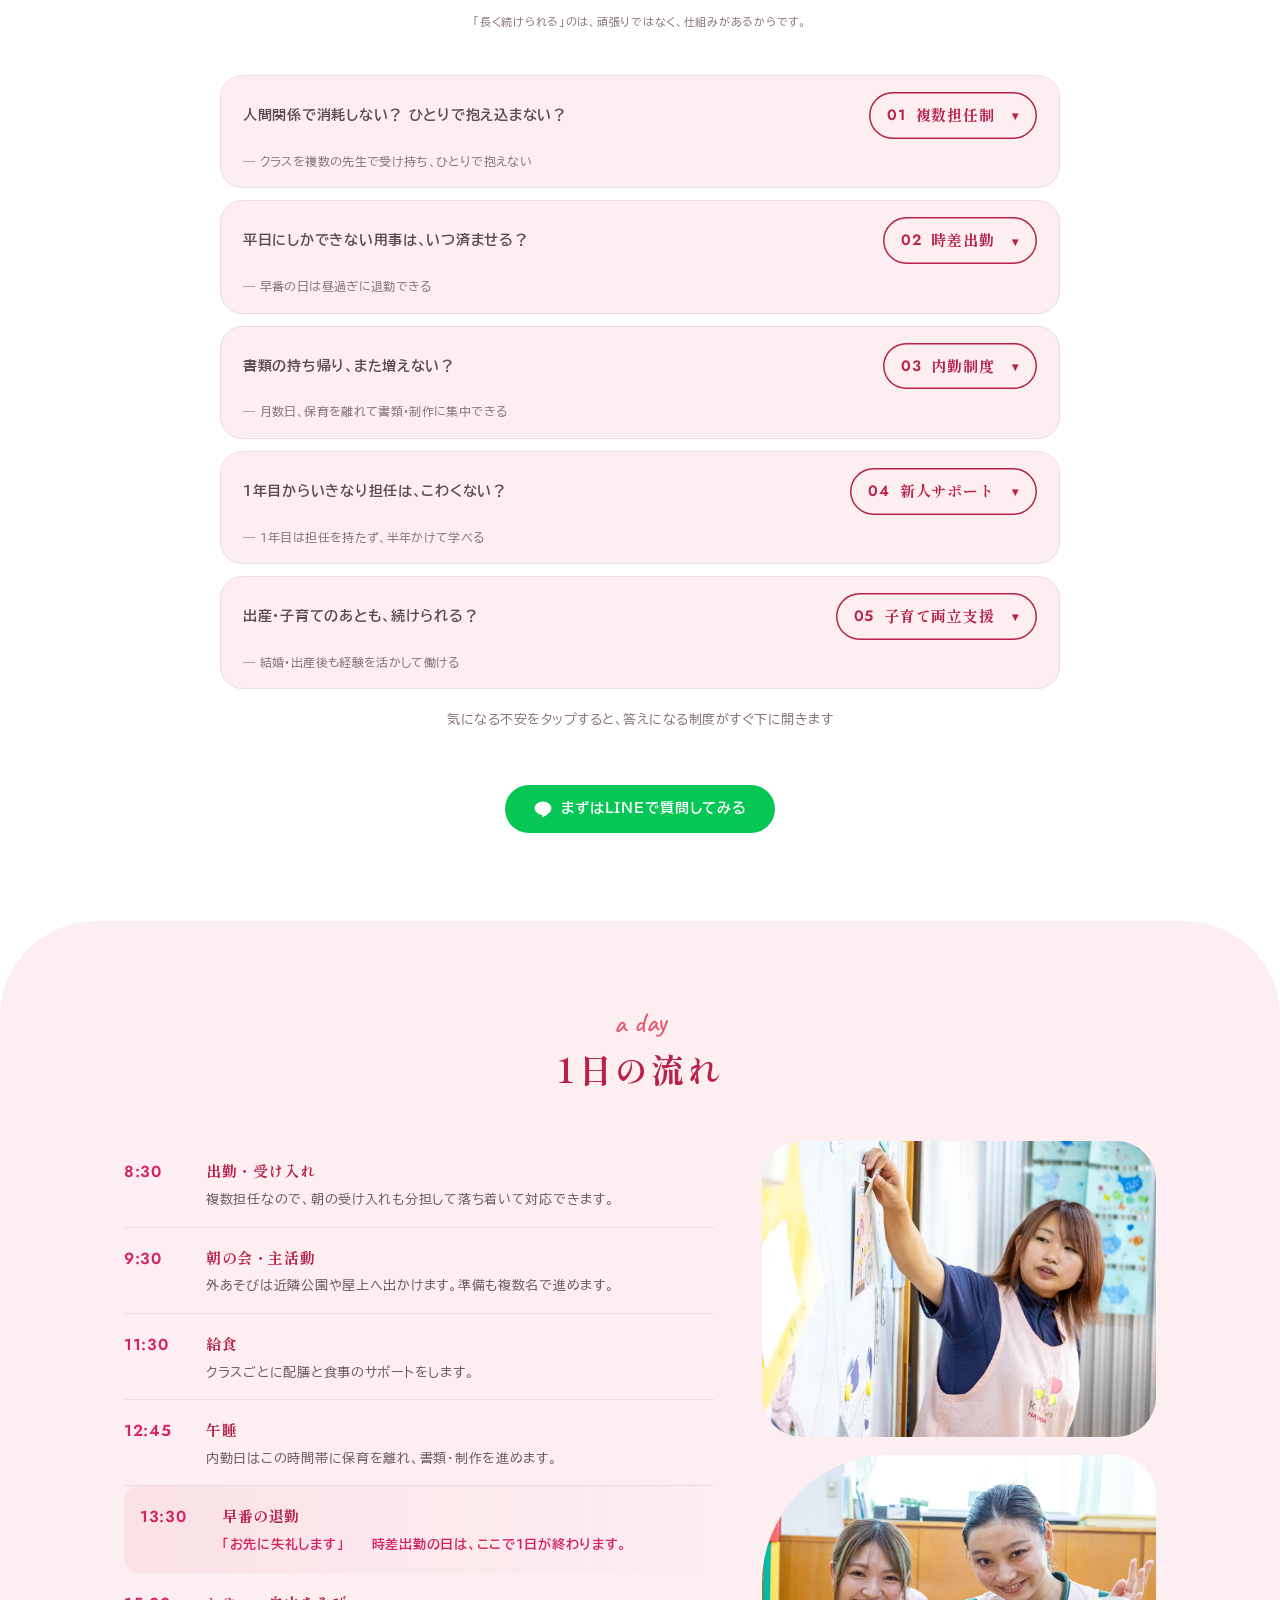
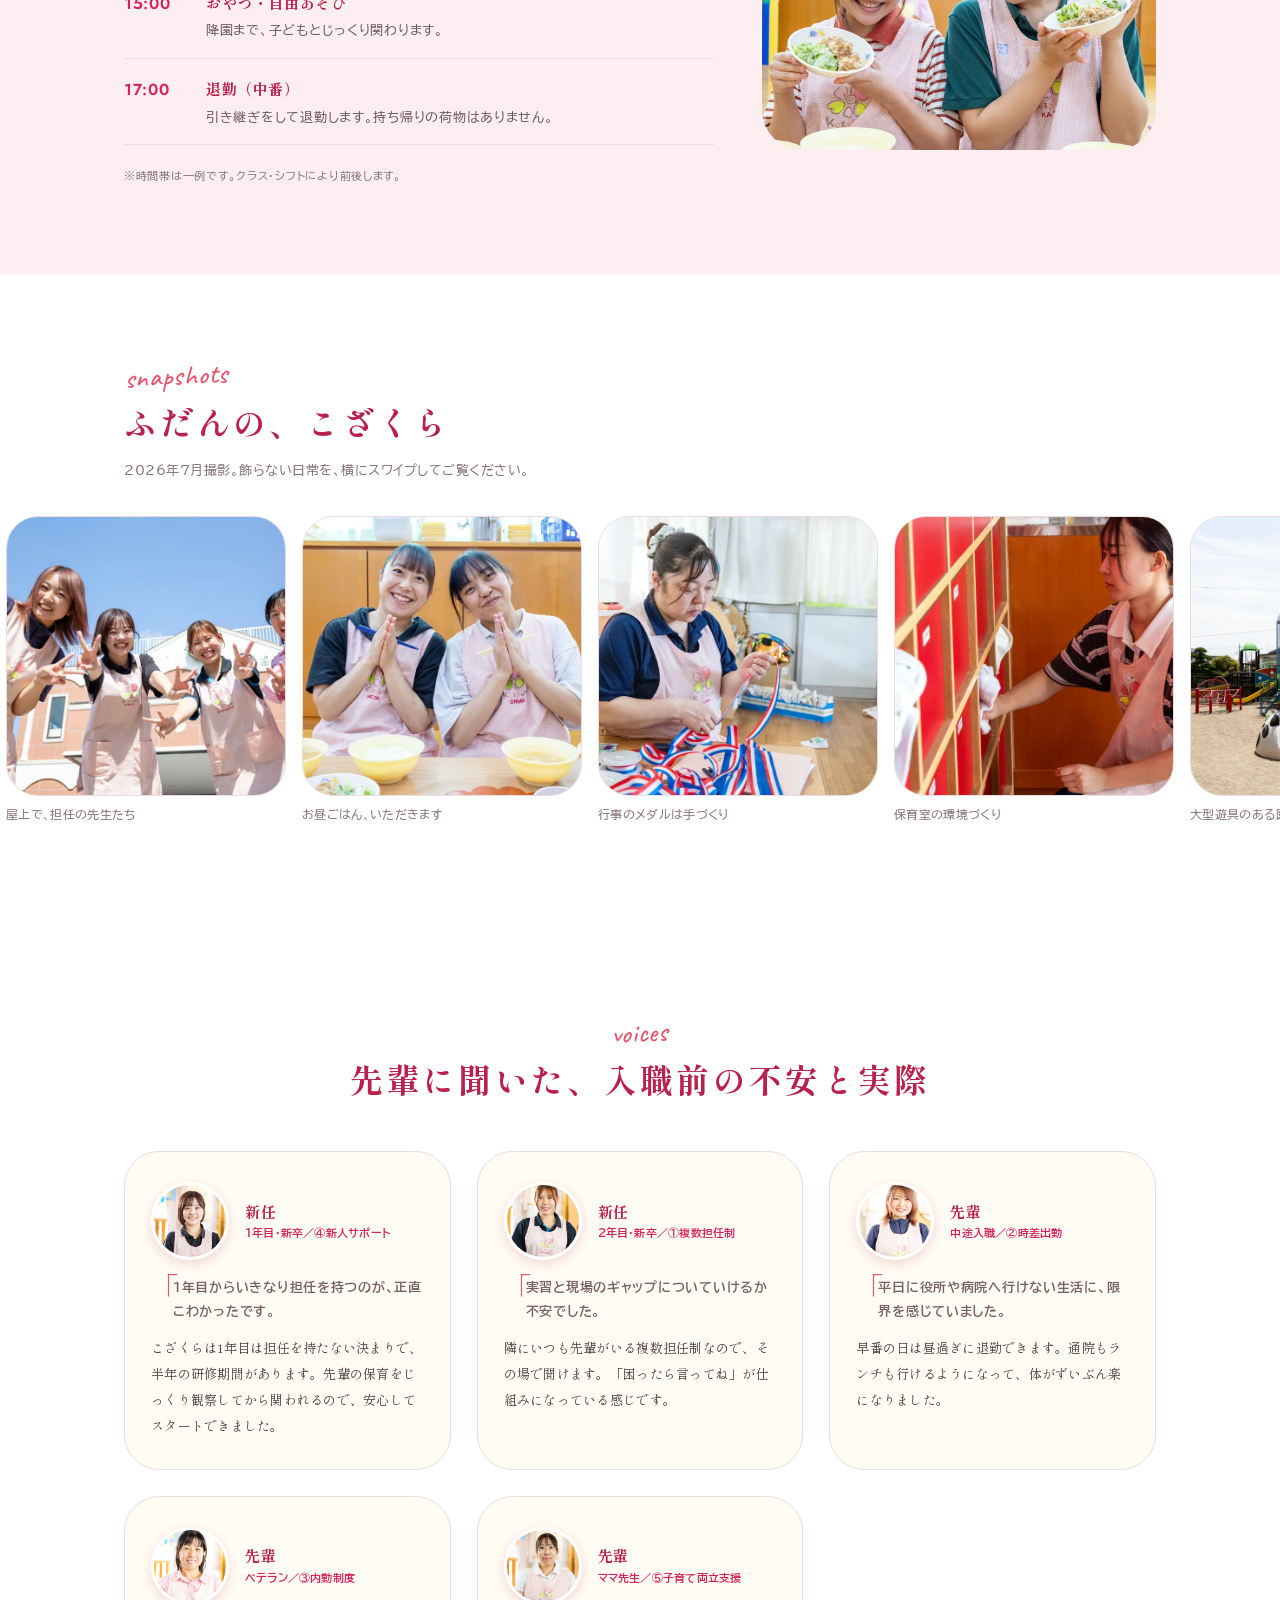
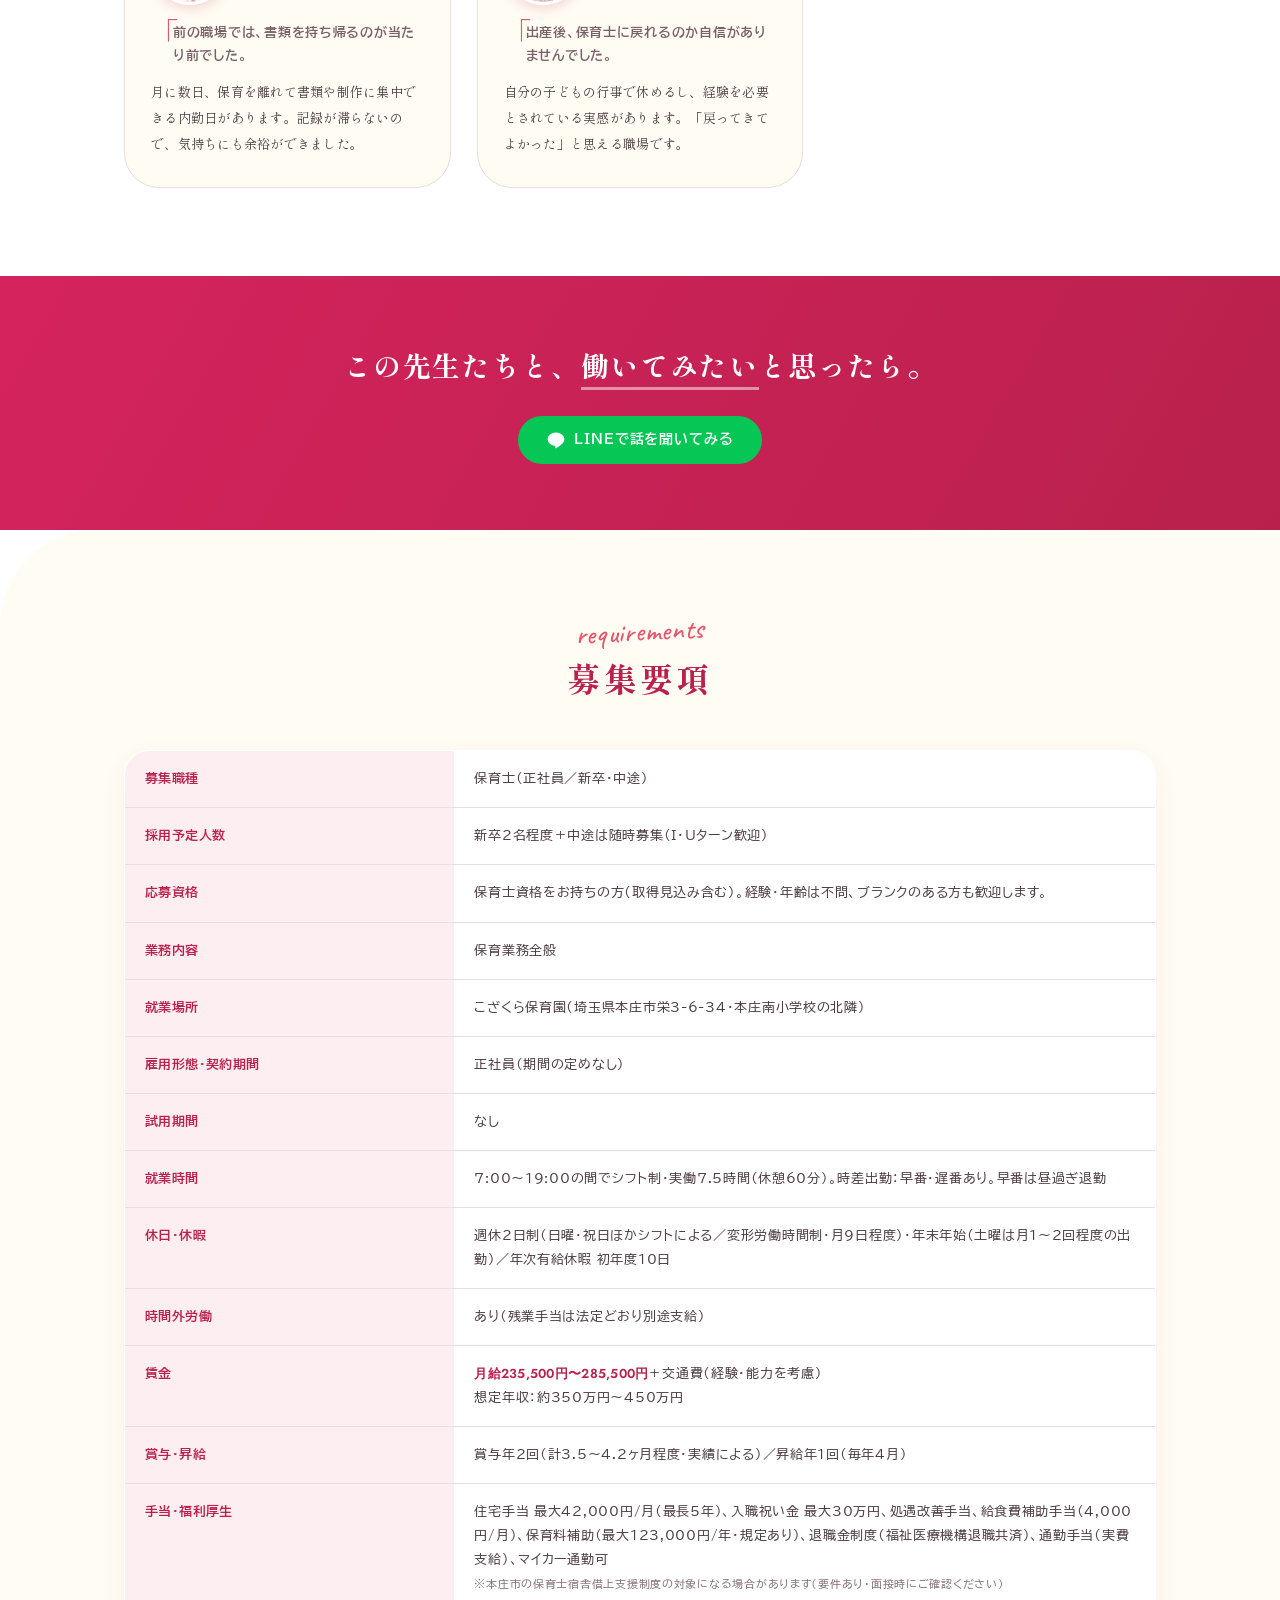
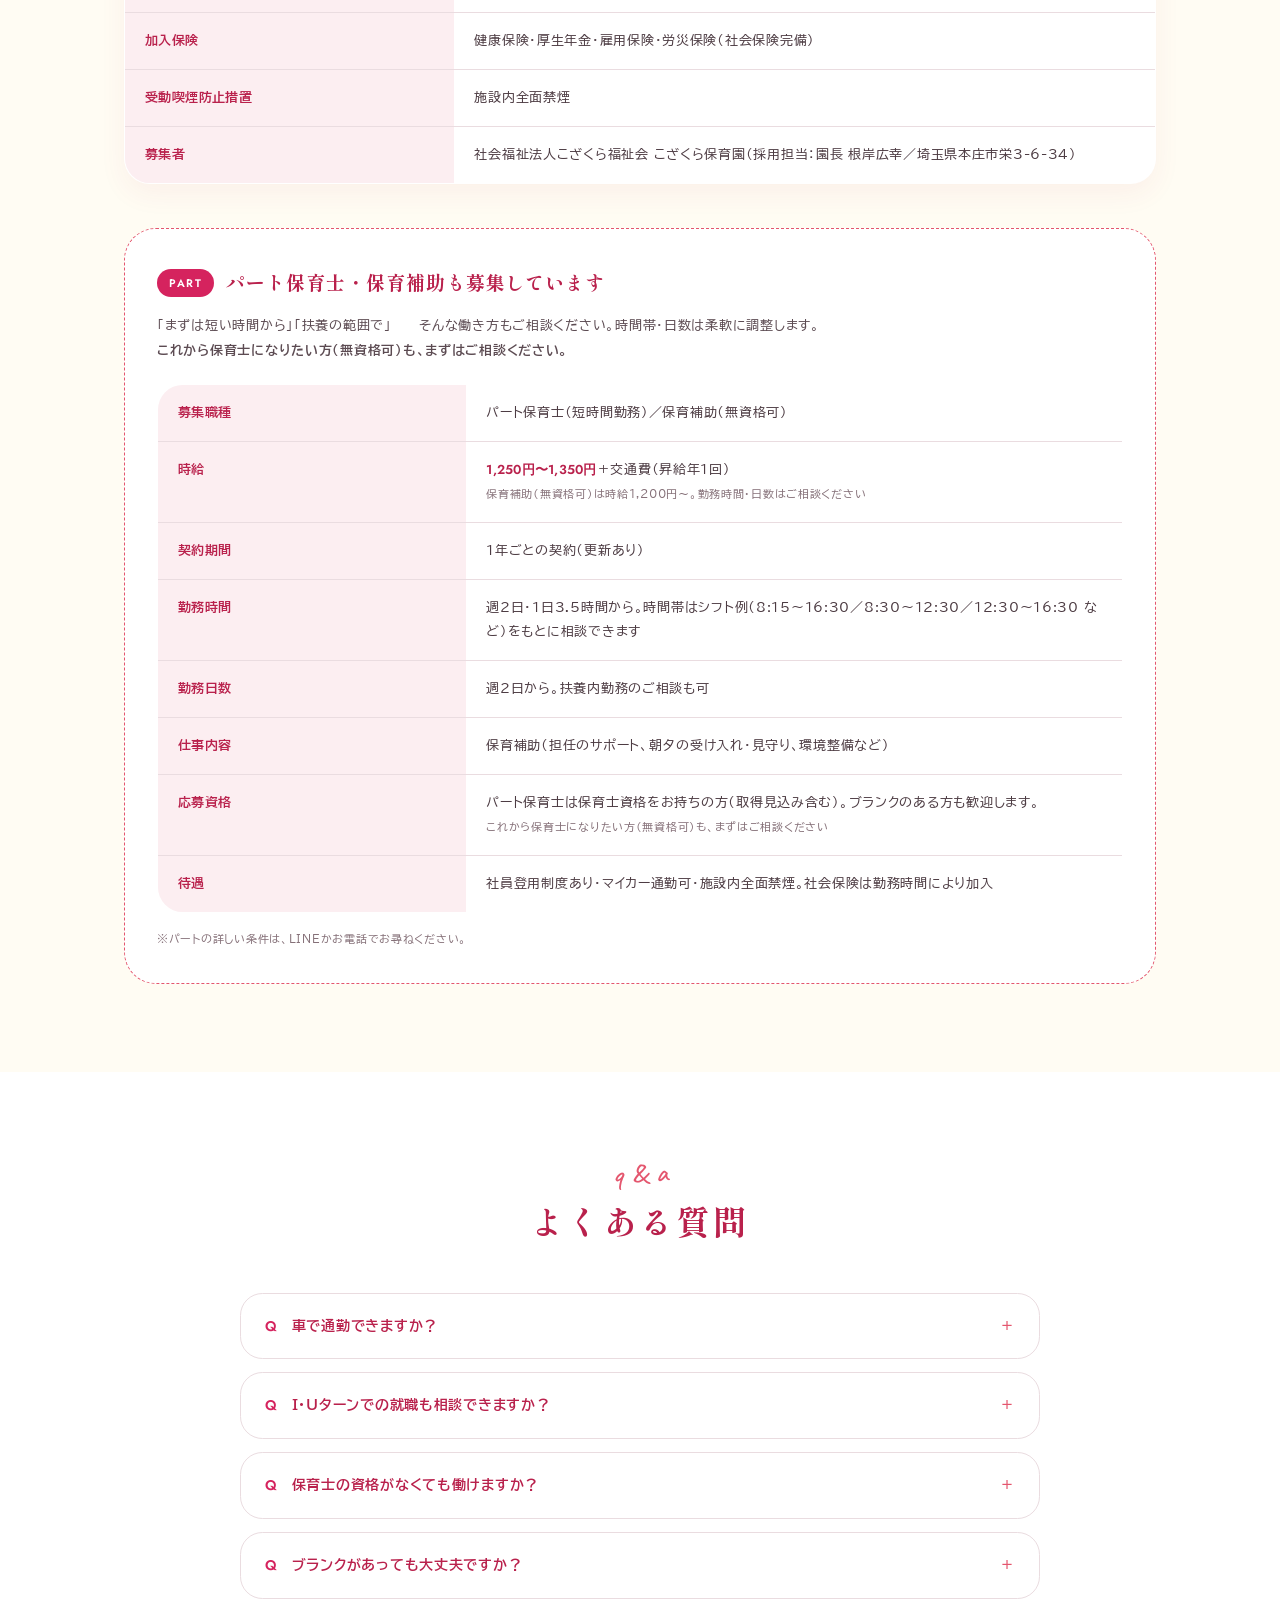
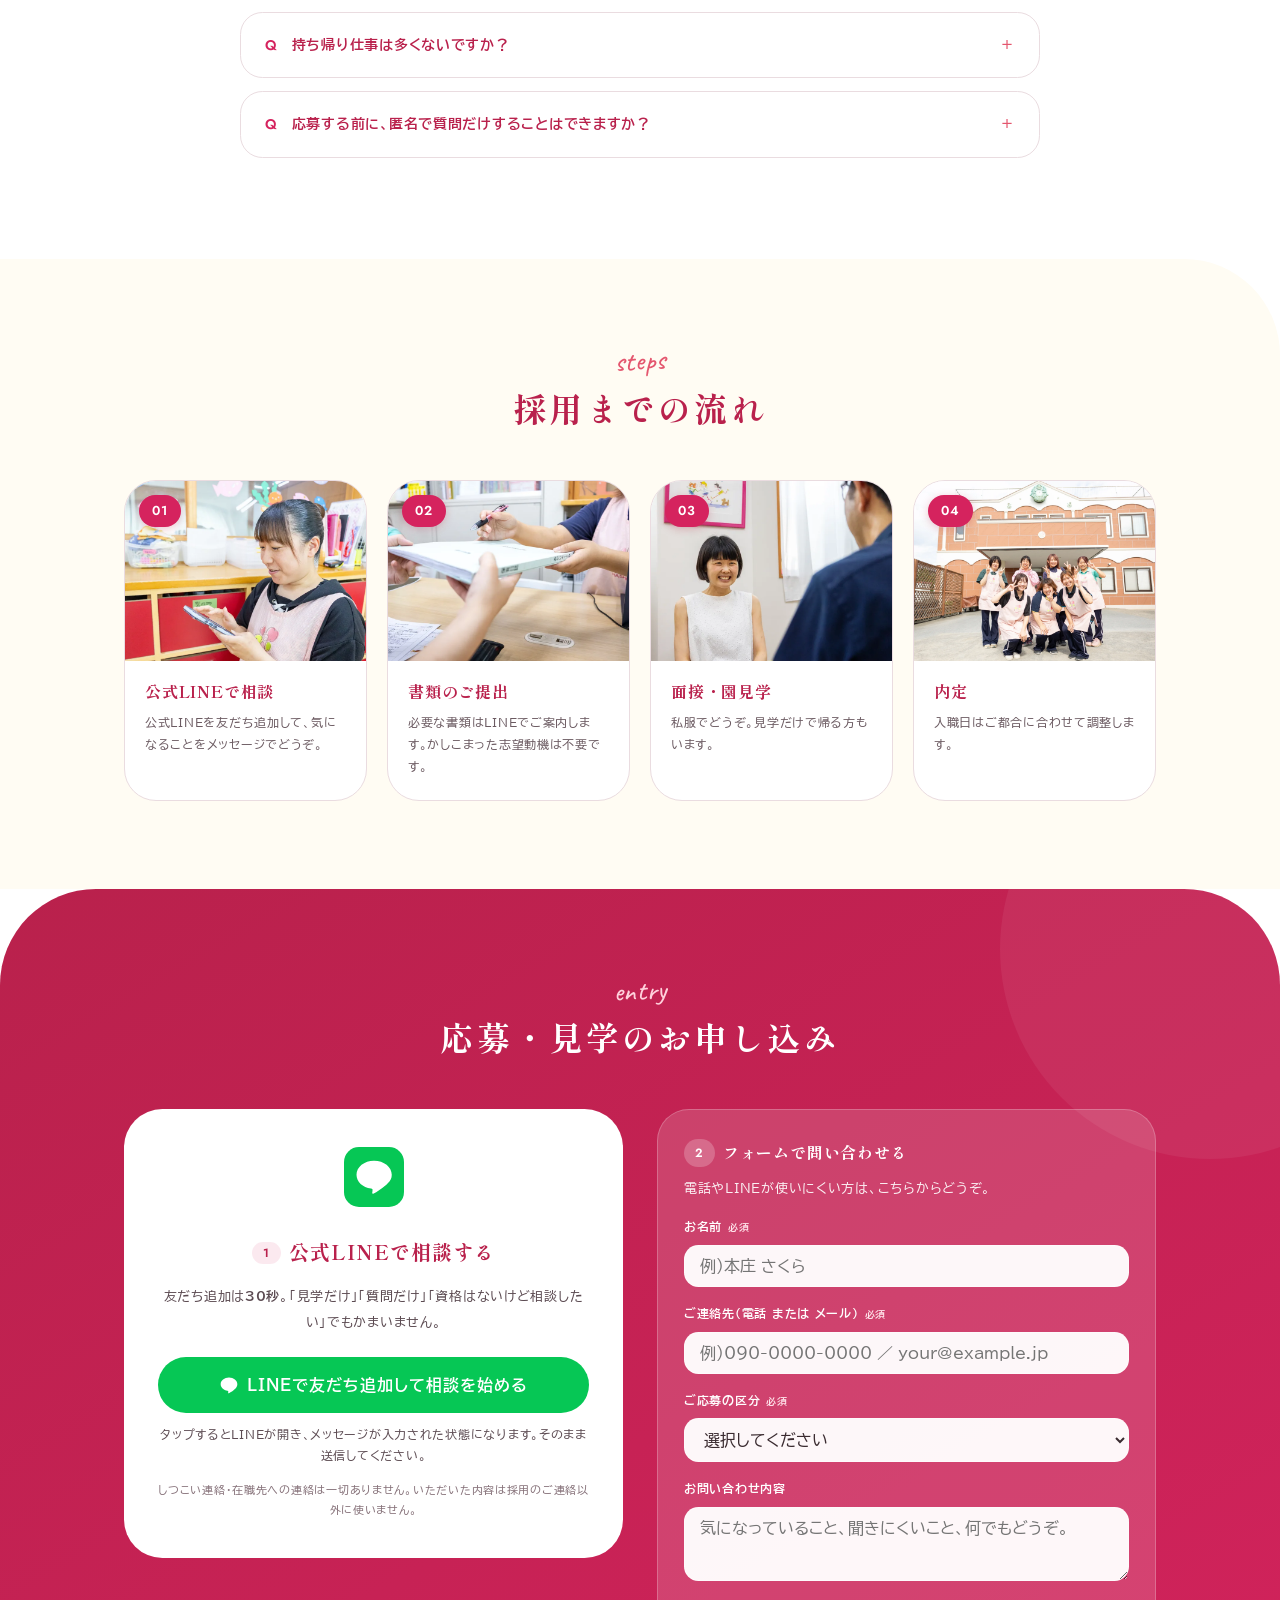
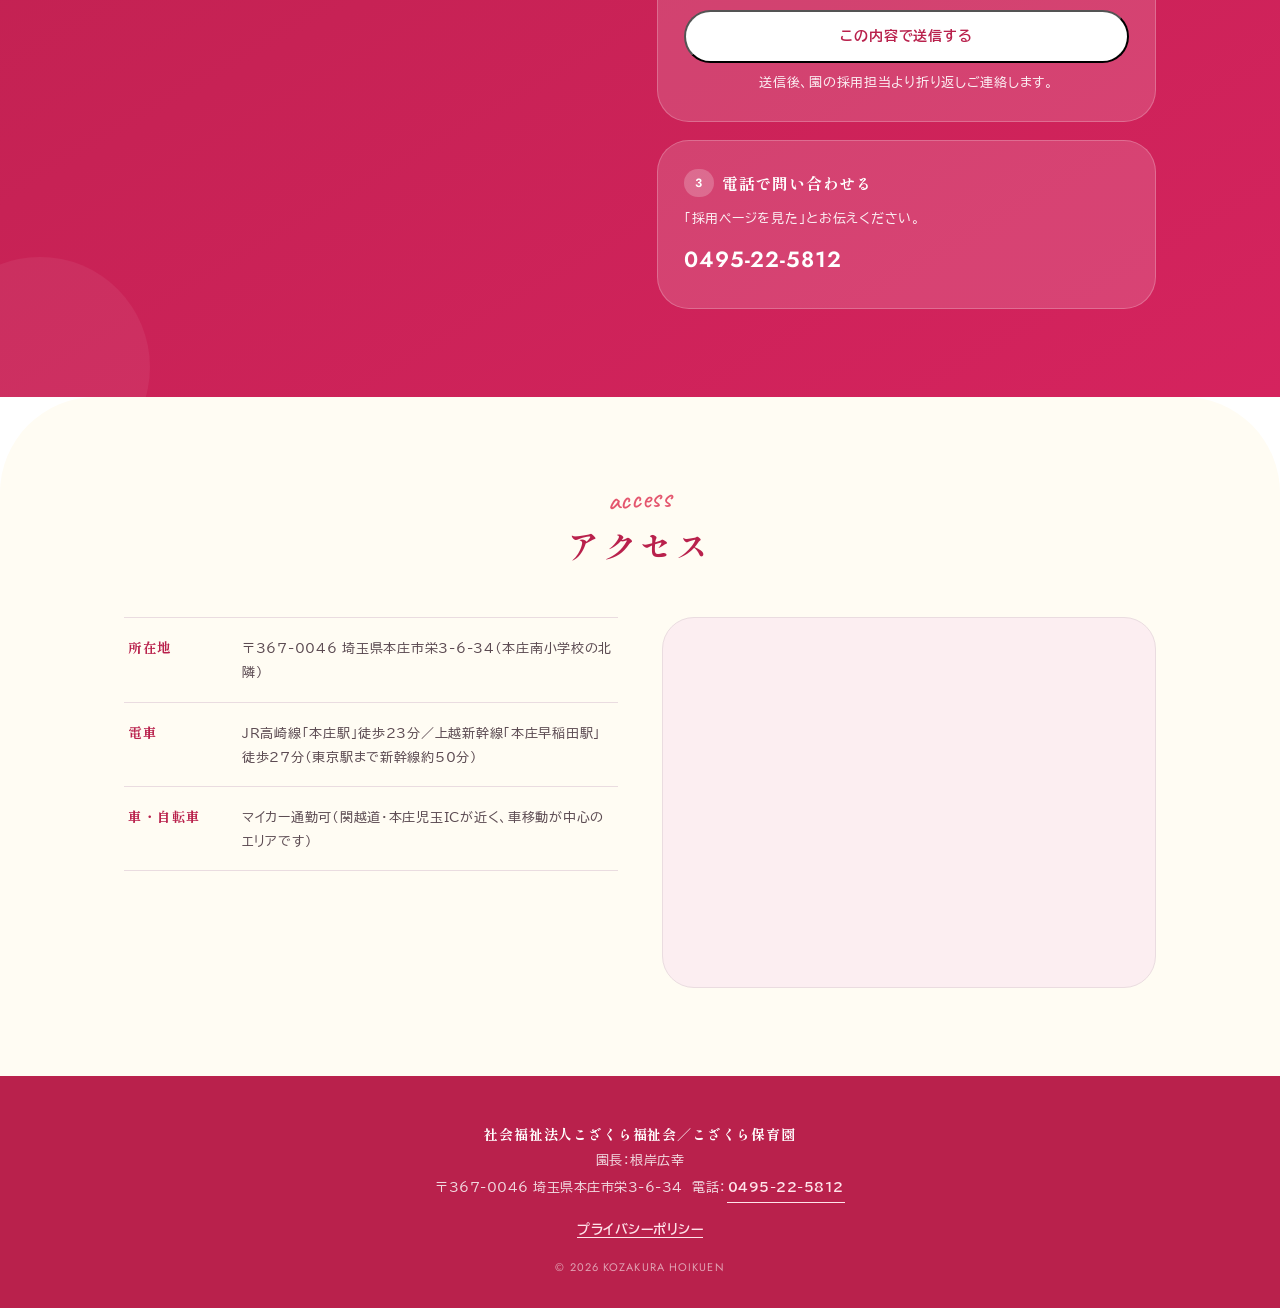
==== commit 8439dfcb: "2026-08-21打合せ反映＋園ロゴの見切れ修正／求人票・求人サイトとの再突合 - ロゴ: 原本(top_header.gif/banner_o.gif)から余白つきで再抽出。「園」の下辺と   花" ====
--- a/index.html
+++ b/index.html
@@ -3,6 +3,13 @@
 <head>
 <meta charset="UTF-8">
 <meta name="viewport" content="width=device-width, initial-scale=1.0">
+<!-- Google Tag Manager -->
+<script>(function(w,d,s,l,i){w[l]=w[l]||[];w[l].push({'gtm.start':
+new Date().getTime(),event:'gtm.js'});var f=d.getElementsByTagName(s)[0],
+j=d.createElement(s),dl=l!='dataLayer'?'&l='+l:'';j.async=true;j.src=
+'https://www.googletagmanager.com/gtm.js?id='+i+dl;f.parentNode.insertBefore(j,f);
+})(window,document,'script','dataLayer','GTM-PXZXKWX7');</script>
+<!-- End Google Tag Manager -->
 <!-- 公開時: 本番ドメイン確定後にこのnoindexを削除する（レビューURLのまま公開しない） -->
 <meta name="robots" content="noindex,nofollow">
 <meta name="format-detection" content="telephone=no">
@@ -18,8 +25,7 @@
 <meta property="og:image" content="https://＜本番ドメイン＞/images/ogp.jpg">
 <meta name="twitter:card" content="summary_large_image">
 ▲OGPここまで -->
-<!-- ▼公開時に有効化: GTM（園/チポーレ側のコンテナID確定後、この直下にGTMスニペットを設置。
-     LINEクリックは本文末尾のスクリプトが dataLayer に line_click（cta_location付き）をpushする） -->
+<!-- 計測イベント: line_click / tel_click / form_submit / cta_click（本文末尾のスクリプトがdataLayerへpush） -->
 <link rel="preconnect" href="https://fonts.googleapis.com">
 <link rel="preconnect" href="https://fonts.gstatic.com" crossorigin>
 <link href="https://fonts.googleapis.com/css2?family=Shippori+Mincho:wght@500;600;700;800&family=BIZ+UDPGothic:wght@400;700&family=Caveat:wght@500;600&family=Jost:wght@400;500;600&display=swap" rel="stylesheet">
@@ -87,7 +93,7 @@
 .site-header{position:sticky;top:0;background:rgba(255,255,255,.94);backdrop-filter:blur(10px);z-index:100;border-bottom:1px solid var(--line)}
 .hd-in{display:flex;align-items:center;justify-content:space-between;height:70px;max-width:1160px;margin:0 auto;padding:0 18px;gap:12px}
 .logo{display:flex;align-items:center;gap:11px;font-family:var(--serif);font-weight:800;font-size:18px;color:var(--accent-deep);letter-spacing:.08em;white-space:nowrap}
-.logo .logo-img{height:36px;width:auto;display:block}
+.logo .logo-img{height:39px;width:auto;display:block}
 .logo .logo-mark{height:32px;width:auto;display:block;flex-shrink:0}
 nav.g ul{display:flex;gap:15px;list-style:none;font-size:12.5px;font-weight:700}
 nav.g a{position:relative;padding:6px 0;color:var(--ink);white-space:nowrap}
@@ -109,7 +115,7 @@
 .sp-menu-panel a:active,.sp-menu-panel a:hover{background:var(--pale-1);color:var(--accent-deep)}
 section[id]{scroll-margin-top:64px}
 @media(max-width:1120px){nav.g ul{gap:11px;font-size:12px}.hd-cta .btn{white-space:nowrap}} /* 8項目ナビ＋CTAを1行維持 */
-@media(max-width:520px){.logo{gap:8px}.logo .logo-img{height:34px}.logo .logo-mark{height:34px}.hd-cta .btn{display:none}}  /* SPはスティッキー＋ヒーローがLINE導線＝ヘッダー内はメニューだけ残しロゴに幅を譲る */
+@media(max-width:520px){.logo{gap:8px}.logo .logo-img{height:37px}.logo .logo-mark{height:34px}.hd-cta .btn{display:none}}  /* SPはスティッキー＋ヒーローがLINE導線＝ヘッダー内はメニューだけ残しロゴに幅を譲る */
 
 /* ============ ヒーロー ============ */
 .hero{position:relative;padding:88px 0 76px;overflow:hidden;background:linear-gradient(180deg,#fff 0%,var(--pale-1) 100%)}
@@ -451,6 +457,11 @@
     },
     {
       "@type": "Question",
+      "name": "保育士の資格がなくても働けますか？",
+      "acceptedAnswer": { "@type": "Answer", "text": "働けます。保育補助として、資格がなくても働いていただけます（時給1,200円〜）。これから保育士をめざしたい方も歓迎です。勤務時間や日数はご相談に応じますので、まずはLINEからお問い合わせください。" }
+    },
+    {
+      "@type": "Question",
       "name": "ブランクがあっても大丈夫ですか？",
       "acceptedAnswer": { "@type": "Answer", "text": "大丈夫です。全クラス複数担任制のため、一人で抱え込まずに再スタートできます。研修期間で少しずつ感覚を取り戻せます。" }
     },
@@ -487,7 +498,10 @@
 ▲JobPostingここまで -->
 </head>
 <body>
-<!-- ▼公開時に有効化: GTM noscript（GTMスニペットはheadと、このbody直後の2箇所に設置＝リクレボ仕様） -->
+<!-- Google Tag Manager (noscript) -->
+<noscript><iframe src="https://www.googletagmanager.com/ns.html?id=GTM-PXZXKWX7"
+height="0" width="0" style="display:none;visibility:hidden"></iframe></noscript>
+<!-- End Google Tag Manager (noscript) -->
 
 <!-- ===== 共通インラインSVG defs（桜モチーフ＝こざくらのブランド意匠） ===== -->
 <svg width="0" height="0" style="position:absolute" aria-hidden="true">
@@ -522,8 +536,8 @@
   <div class="hd-in">
     <a class="logo" href="#top">
       <!-- 園名ロゴ: 社長支給 top_header.gif（原本控え=images/logo-src/）から帯を切除し白を透過化した正規ロゴ。リクレボ指示2026-08-20 -->
-      <img class="logo-mark" src="images/logo-mark-kozakura.png?v=20260820" width="34" height="36" alt="">
-      <img class="logo-img" src="images/logo-kozakura.png?v=20260820" width="368" height="74" alt="社会福祉法人こざくら福祉会 こざくら保育園">
+      <img class="logo-mark" src="images/logo-mark-kozakura.png?v=20260821" width="42" height="36" alt="">
+      <img class="logo-img" src="images/logo-kozakura.png?v=20260821" width="374" height="80" alt="社会福祉法人こざくら福祉会 こざくら保育園">
     </a>
     <nav class="g" aria-label="採用ナビ">
       <ul>
@@ -591,8 +605,8 @@
     </div>
     <div class="hero-visual">
       <picture>
-        <source media="(max-width: 767px)" srcset="images/hero-b-sp.webp?v=20260820" width="800" height="640">
-        <img class="photo-ph" src="images/hero-b.webp?v=20260818" width="1750" height="1400" alt="こざくら保育園の先生たち" fetchpriority="high">
+        <source media="(max-width: 767px)" srcset="images/hero-b-sp.webp?v=20260821" width="800" height="640">
+        <img class="photo-ph" src="images/hero-b.webp?v=20260821" width="1750" height="1400" alt="こざくら保育園の先生たち" fetchpriority="high">
       </picture>
       <div class="spin-badge" aria-hidden="true">
         <svg viewBox="0 0 128 128" class="rot">
@@ -631,7 +645,7 @@
         <p>こざくら保育園は<strong><span class="nw">昭和43年（1968年）創立</span></strong>。<span class="nw">定員200名</span>・<span class="nw">職員約50名</span>、本庄市で最大規模の認可保育園として、半世紀を超えてこの町の子どもたちを預かってきました。保育目標は<strong>『がんばれ 未知の可能性』</strong>。月1回の音体教育（マーチング・太鼓・器楽合奏）も特色です。</p>
         <p>規模が大きいからこそ、複数担任制、シフトの柔軟さ、保育を離れて事務にあてる時間といった<strong class="marker">「先生が長く続けられる仕組み」に人員を割ける</strong>のが私たちの強みです。同じ法人が子育て支援センターと学童クラブも運営しており、園を中心に子どもたちと家庭が行き交う環境です。</p>
       </div>
-      <div class="fade-up"><img class="photo-ph" src="images/facade.webp?v=20260818" width="1600" height="1200" alt="こざくら保育園の園舎外観" loading="lazy"></div>
+      <div class="fade-up"><img class="photo-ph" src="images/facade.webp?v=20260821" width="1600" height="1200" alt="こざくら保育園の園舎外観" loading="lazy"></div>
     </div>
   </div>
 </section>
@@ -657,7 +671,7 @@
 
     <div class="feature-list">
       <article class="feature-card" id="f1">
-        <div class="feature-media"><img class="photo-ph" src="images/feature-1.webp?v=20260818" width="1600" height="1200" alt="タブレットを見ながら相談し合う2人の保育士" loading="lazy"></div>
+        <div class="feature-media"><img class="photo-ph" src="images/feature-1.webp?v=20260821" width="1600" height="1200" alt="タブレットを見ながら相談し合う2人の保育士" loading="lazy"></div>
         <div class="feature-body">
           <p class="num-label">01<span class="who">全員に</span></p>
           <h3>複数担任制<span class="sub">ひとりで抱え込まずに働ける</span></h3>
@@ -666,7 +680,7 @@
         </div>
       </article>
       <article class="feature-card" id="f2">
-        <div class="feature-media"><img class="photo-ph" src="images/feature-2.webp?v=20260818" width="1600" height="1200" alt="早番を終えて昼過ぎに退勤する保育士" loading="lazy"></div>
+        <div class="feature-media"><img class="photo-ph" src="images/feature-2.webp?v=20260821" width="1600" height="1200" alt="早番を終えて昼過ぎに退勤する保育士" loading="lazy"></div>
         <div class="feature-body">
           <p class="num-label">02<span class="who">中途の方に</span></p>
           <h3>時差出勤（早番・遅番）<span class="sub">早番の日は昼過ぎに帰れる</span></h3>
@@ -675,7 +689,7 @@
         </div>
       </article>
       <article class="feature-card" id="f3">
-        <div class="feature-media"><img class="photo-ph" src="images/feature-3.webp?v=20260818" width="1600" height="1200" alt="内勤日に落ち着いて書類作成をする保育士" loading="lazy"></div>
+        <div class="feature-media"><img class="photo-ph" src="images/feature-3.webp?v=20260821" width="1600" height="1200" alt="内勤日に落ち着いて書類作成をする保育士" loading="lazy"></div>
         <div class="feature-body">
           <p class="num-label">03<span class="who">中途の方に</span></p>
           <h3>内勤制度<span class="sub">月数日、保育を離れて書類・制作に集中できる</span></h3>
@@ -684,7 +698,7 @@
         </div>
       </article>
       <article class="feature-card" id="f4">
-        <div class="feature-media"><img class="photo-ph" src="images/feature-4.webp?v=20260818" width="1600" height="1200" alt="先輩に教わりながら学ぶ新任保育士" loading="lazy"></div>
+        <div class="feature-media"><img class="photo-ph" src="images/feature-4.webp?v=20260821" width="1600" height="1200" alt="先輩に教わりながら学ぶ新任保育士" loading="lazy"></div>
         <div class="feature-body">
           <p class="num-label">04<span class="who">新卒の方に</span></p>
           <h3>新人サポート<span class="sub">担任を持たずに、半年かけて学べる</span></h3>
@@ -693,7 +707,7 @@
         </div>
       </article>
       <article class="feature-card" id="f5">
-        <div class="feature-media"><img class="photo-ph" src="images/feature-5.webp?v=20260818" width="1600" height="1200" alt="わが子とハイタッチする子育て中の保育士" loading="lazy"></div>
+        <div class="feature-media"><img class="photo-ph" src="images/feature-5.webp?v=20260821" width="1600" height="1200" alt="わが子とハイタッチする子育て中の保育士" loading="lazy"></div>
         <div class="feature-body">
           <p class="num-label">05<span class="who">中途の方に</span></p>
           <h3>子育て両立支援<span class="sub">結婚・出産後も、経験を活かして働ける</span></h3>
@@ -730,8 +744,8 @@
         <li><span class="t">17:00</span><div class="tl-body"><h4>退勤（中番）</h4><p>引き継ぎをして退勤します。持ち帰りの荷物はありません。</p></div></li>
       </ol>
       <div class="day-photos">
-        <img class="photo-ph" src="images/daily-1.webp?v=20260818" width="1200" height="900" alt="朝の保育準備をする先生" loading="lazy">
-        <img class="photo-ph" src="images/daily-2.webp?v=20260818" width="1200" height="900" alt="連絡帳を記入する先生たち" loading="lazy">
+        <img class="photo-ph" src="images/daily-1.webp?v=20260821" width="1200" height="900" alt="朝の保育準備をする先生" loading="lazy">
+        <img class="photo-ph" src="images/daily-2.webp?v=20260821" width="1200" height="900" alt="連絡帳を記入する先生たち" loading="lazy">
       </div>
     </div>
     <!-- 公開前メモ: 時間帯は園のシフト実態との突合待ち（launch-checklist参照） -->
@@ -749,14 +763,14 @@
     <p class="snaps-lead">2026年7月撮影。飾らない日常を、横にスワイプしてご覧ください。</p>
   </div>
   <div class="snaps-strip" role="region" tabindex="0" aria-label="園の日常写真ギャラリー（横スクロール）">
-    <figure><img src="images/gallery-1.webp?v=20260818" width="640" height="640" alt="青空の下でピースをする先生たち" loading="lazy"><figcaption>屋上で、担任の先生たち</figcaption></figure>
-    <figure><img src="images/gallery-2.webp?v=20260818" width="640" height="640" alt="いただきますをする2人の先生" loading="lazy"><figcaption>お昼ごはん、いただきます</figcaption></figure>
-    <figure><img src="images/gallery-3.webp?v=20260818" width="640" height="640" alt="行事のメダルを手づくりする先生" loading="lazy"><figcaption>行事のメダルは手づくり</figcaption></figure>
-    <figure><img src="images/gallery-4.webp?v=20260818" width="640" height="640" alt="保育室のロッカーを整える先生" loading="lazy"><figcaption>保育室の環境づくり</figcaption></figure>
-    <figure><img src="images/gallery-5.webp?v=20260818" width="640" height="640" alt="カラフルな大型遊具のある園庭" loading="lazy"><figcaption>大型遊具のある園庭</figcaption></figure>
-    <figure><img src="images/gallery-6.webp?v=20260818" width="640" height="640" alt="階段に飾られた歴代の共同制作" loading="lazy"><figcaption>階段には歴代の共同制作</figcaption></figure>
-    <figure><img src="images/gallery-7.webp?v=20260818" width="640" height="640" alt="こざくら保育園の園名看板" loading="lazy"><figcaption>創立58年の園名看板</figcaption></figure>
-    <figure><img src="images/gallery-8.webp?v=20260818" width="640" height="640" alt="玄関前でジャンプする先生たち" loading="lazy"><figcaption>撮影日のワンシーン</figcaption></figure>
+    <figure><img src="images/gallery-1.webp?v=20260821" width="640" height="640" alt="青空の下でピースをする先生たち" loading="lazy"><figcaption>屋上で、担任の先生たち</figcaption></figure>
+    <figure><img src="images/gallery-2.webp?v=20260821" width="640" height="640" alt="いただきますをする2人の先生" loading="lazy"><figcaption>お昼ごはん、いただきます</figcaption></figure>
+    <figure><img src="images/gallery-3.webp?v=20260821" width="640" height="640" alt="行事のメダルを手づくりする先生" loading="lazy"><figcaption>行事のメダルは手づくり</figcaption></figure>
+    <figure><img src="images/gallery-4.webp?v=20260821" width="640" height="640" alt="保育室のロッカーを整える先生" loading="lazy"><figcaption>保育室の環境づくり</figcaption></figure>
+    <figure><img src="images/gallery-5.webp?v=20260821" width="640" height="640" alt="カラフルな大型遊具のある園庭" loading="lazy"><figcaption>大型遊具のある園庭</figcaption></figure>
+    <figure><img src="images/gallery-6.webp?v=20260821" width="640" height="640" alt="階段に飾られた歴代の共同制作" loading="lazy"><figcaption>階段には歴代の共同制作</figcaption></figure>
+    <figure><img src="images/gallery-7.webp?v=20260821" width="640" height="640" alt="こざくら保育園の園名看板" loading="lazy"><figcaption>創立58年の園名看板</figcaption></figure>
+    <figure><img src="images/gallery-8.webp?v=20260821" width="640" height="640" alt="玄関前でジャンプする先生たち" loading="lazy"><figcaption>撮影日のワンシーン</figcaption></figure>
   </div>
 </section>
 
@@ -770,7 +784,7 @@
     <div class="voice-grid">
       <article class="voice-card fade-up">
         <div class="voice-head">
-          <img class="voice-face" src="images/staff-1.webp?v=20260818" width="900" height="1200" alt="新任1年目の保育士" loading="lazy">
+          <img class="voice-face" src="images/staff-1.webp?v=20260821" width="900" height="1200" alt="新任1年目の保育士" loading="lazy">
           <h3 class="voice-name">新任<span>1年目・新卒／④新人サポート</span></h3>
         </div>
         <p class="voice-q">1年目からいきなり担任を持つのが、正直こわかったです。</p>
@@ -778,7 +792,7 @@
       </article>
       <article class="voice-card fade-up">
         <div class="voice-head">
-          <img class="voice-face" src="images/staff-2.webp?v=20260818" width="900" height="1200" alt="新任2年目の保育士" loading="lazy">
+          <img class="voice-face" src="images/staff-3.webp?v=20260821" width="900" height="1200" alt="新任2年目の保育士" loading="lazy">
           <h3 class="voice-name">新任<span>2年目・新卒／①複数担任制</span></h3>
         </div>
         <p class="voice-q">実習と現場のギャップについていけるか不安でした。</p>
@@ -786,7 +800,7 @@
       </article>
       <article class="voice-card fade-up">
         <div class="voice-head">
-          <img class="voice-face" src="images/staff-3.webp?v=20260818" width="900" height="1200" alt="中途入職の保育士" loading="lazy">
+          <img class="voice-face" src="images/staff-2.webp?v=20260821" width="900" height="1200" alt="中途入職の保育士" loading="lazy">
           <h3 class="voice-name">先輩<span>中途入職／②時差出勤</span></h3>
         </div>
         <p class="voice-q">平日に役所や病院へ行けない生活に、限界を感じていました。</p>
@@ -794,7 +808,7 @@
       </article>
       <article class="voice-card fade-up">
         <div class="voice-head">
-          <img class="voice-face" src="images/staff-4.webp?v=20260818" width="900" height="1200" alt="ベテラン保育士" loading="lazy">
+          <img class="voice-face" src="images/staff-5.webp?v=20260821" width="900" height="1200" alt="ベテラン保育士" loading="lazy">
           <h3 class="voice-name">先輩<span>ベテラン／③内勤制度</span></h3>
         </div>
         <p class="voice-q">前の職場では、書類を持ち帰るのが当たり前でした。</p>
@@ -802,7 +816,7 @@
       </article>
       <article class="voice-card fade-up">
         <div class="voice-head">
-          <img class="voice-face" src="images/staff-5.webp?v=20260818" width="900" height="1200" alt="子育て中の保育士" loading="lazy">
+          <img class="voice-face" src="images/staff-4.webp?v=20260821" width="900" height="1200" alt="子育て中の保育士" loading="lazy">
           <h3 class="voice-name">先輩<span>ママ先生／⑤子育て両立支援</span></h3>
         </div>
         <p class="voice-q">出産後、保育士に戻れるのか自信がありませんでした。</p>
@@ -841,36 +855,41 @@
         <!-- 出典メモ（2026-08-19更新）: 就業時間・休日・賃金・賞与・手当・試用期間・時間外は
              園公式求人サイト kozakura-recruit.jp（EntryPocket）＋新卒求人票PDFの値に更新済み。
              出典間の食い違いと園への最終確認は docs/こざくら求人情報まとめ_20260819.xlsx シート2が正本。
-             残る園確定待ちは「変更の範囲（業務内容・就業場所）」のみ（職安法の明示項目・公開時必須） -->
+             残る園確定待ちは「変更の範囲（業務内容・就業場所）」のみ（職安法の明示項目・公開時必須）。
+             2026-08-21: 求人サイトを再取得して突合し直し、①代表者表記を求人票どおり「園長 根岸広幸」に訂正
+             ②駐車場は有料（社長情報）のため「無料駐車場」表記を削除 ③保育料補助の金額（最大123,000円/年）を追記
+             ④変形労働時間制を明示 ⑤無資格の保育補助枠を明記（園の意向・時給1,200円〜／条件詳細は書かず相談ベースにする指示）
+             ⑥処遇改善手当・給食費補助を手当欄に追加 ⑦先輩5枠の写真を入れ替え（上段中央↔右・下段左↔右）。本庄駅からの徒歩分数は求人票「15分」と
+             実測（直線1.66km＝徒歩23〜25分相当）が食い違うため、実測どおり23分のまま＝園の確認事項 -->
         <tr><th>業務内容</th><td>保育業務全般</td></tr>
         <tr><th>就業場所</th><td>こざくら保育園（埼玉県本庄市栄3-6-34・本庄南小学校の北隣）</td></tr>
         <tr><th>雇用形態・契約期間</th><td>正社員（期間の定めなし）</td></tr>
         <tr><th>試用期間</th><td>なし</td></tr>
         <tr><th>就業時間</th><td>7:00〜19:00の間でシフト制・実働7.5時間（休憩60分）。時差出勤：早番・遅番あり。早番は昼過ぎ退勤</td></tr>
-        <tr><th>休日・休暇</th><td>週休2日制（日曜・祝日ほかシフトによる）・年末年始（土曜は月1〜2回程度の出勤）／年次有給休暇 初年度10日</td></tr>
+        <tr><th>休日・休暇</th><td>週休2日制（日曜・祝日ほかシフトによる／変形労働時間制・月9日程度）・年末年始（土曜は月1〜2回程度の出勤）／年次有給休暇 初年度10日</td></tr>
         <tr><th>時間外労働</th><td>あり（残業手当は法定どおり別途支給）</td></tr>
         <tr><th>賃金</th><td><strong>月給235,500円〜285,500円</strong>＋交通費（経験・能力を考慮）<br>想定年収：約350万円〜450万円</td></tr>
         <tr><th>賞与・昇給</th><td>賞与年2回（計3.5〜4.2ヶ月程度・実績による）／昇給年1回（毎年4月）</td></tr>
-        <tr><th>手当・福利厚生</th><td>住宅手当 最大42,000円/月（最長5年）、入職祝い金 最大30万円、保育料補助、退職金制度（福祉医療機構退職共済）、通勤手当（実費支給）、マイカー通勤可（無料駐車場）<br><span class="req-sub">※本庄市の保育士宿舎借上支援制度の対象になる場合があります（要件あり・面接時にご確認ください）</span></td></tr>
+        <tr><th>手当・福利厚生</th><td>住宅手当 最大42,000円/月（最長5年）、入職祝い金 最大30万円、処遇改善手当、給食費補助手当（4,000円/月）、保育料補助（最大123,000円/年・規定あり）、退職金制度（福祉医療機構退職共済）、通勤手当（実費支給）、マイカー通勤可<br><span class="req-sub">※本庄市の保育士宿舎借上支援制度の対象になる場合があります（要件あり・面接時にご確認ください）</span></td></tr>
         <tr><th>加入保険</th><td>健康保険・厚生年金・雇用保険・労災保険（社会保険完備）</td></tr>
         <tr><th>受動喫煙防止措置</th><td>施設内全面禁煙</td></tr>
-        <tr><th>募集者</th><td>社会福祉法人こざくら福祉会（理事長：根岸広幸／埼玉県本庄市栄3-6-34）</td></tr>
+        <tr><th>募集者</th><td>社会福祉法人こざくら福祉会 こざくら保育園（採用担当：園長 根岸広幸／埼玉県本庄市栄3-6-34）</td></tr>
       </tbody>
     </table>
 
     <div class="req-parttime" id="parttime">
-      <h3 class="req-parttime-title"><span class="tag-pt">PART</span>パート保育士も募集しています</h3>
-      <p class="req-parttime-lead">「まずは短い時間から」「扶養の範囲で」——そんな働き方もご相談ください。時間帯・日数は柔軟に調整します。</p>
+      <h3 class="req-parttime-title"><span class="tag-pt">PART</span>パート保育士・保育補助も募集しています</h3>
+      <p class="req-parttime-lead">「まずは短い時間から」「扶養の範囲で」——そんな働き方もご相談ください。時間帯・日数は柔軟に調整します。<br><strong class="marker">これから保育士になりたい方（無資格可）も、まずはご相談ください。</strong></p>
       <table class="req-table req-table--pt">
         <tbody>
-          <tr><th>募集職種</th><td>パート保育士（短時間勤務・保育補助）</td></tr>
+          <tr><th>募集職種</th><td>パート保育士（短時間勤務）／保育補助（無資格可）</td></tr>
           <!-- 出典メモ（2026-08-19）: 時給・時間・日数は園公式求人サイトのパート保育士求人（M0000078/79）の値に更新済み -->
-          <tr><th>時給</th><td><strong>1,250円〜1,350円</strong>＋交通費（昇給年1回）</td></tr>
+          <tr><th>時給</th><td><strong>1,250円〜1,350円</strong>＋交通費（昇給年1回）<br><span class="req-sub">保育補助（無資格可）は時給1,200円〜。勤務時間・日数はご相談ください</span></td></tr>
           <tr><th>契約期間</th><td>1年ごとの契約（更新あり）</td></tr>
           <tr><th>勤務時間</th><td>週2日・1日3.5時間から。時間帯はシフト例（8:15〜16:30／8:30〜12:30／12:30〜16:30 など）をもとに相談できます</td></tr>
           <tr><th>勤務日数</th><td>週2日から。扶養内勤務のご相談も可</td></tr>
           <tr><th>仕事内容</th><td>保育補助（担任のサポート、朝夕の受け入れ・見守り、環境整備など）</td></tr>
-          <tr><th>応募資格</th><td>保育士資格をお持ちの方（取得見込み含む）。ブランクのある方も歓迎します。</td></tr>
+          <tr><th>応募資格</th><td>パート保育士は保育士資格をお持ちの方（取得見込み含む）。ブランクのある方も歓迎します。<br><span class="req-sub">これから保育士になりたい方（無資格可）も、まずはご相談ください</span></td></tr>
           <tr><th>待遇</th><td>社員登用制度あり・マイカー通勤可・施設内全面禁煙。社会保険は勤務時間により加入</td></tr>
         </tbody>
       </table>
@@ -889,6 +908,7 @@
     <div class="faq-list">
       <details class="faq-item"><summary>車で通勤できますか？</summary><p>できます。マイカー通勤可で、JR高崎線「本庄駅」から徒歩23分の立地のため、車・自転車通勤の職員が多数です。</p></details>
       <details class="faq-item"><summary>I・Uターンでの就職も相談できますか？</summary><p>はい、歓迎します。本庄市に住民票を移して勤務する場合、市の制度による家賃補助（最大47,000円/月・最長5年）の対象になります。本庄駅周辺の家賃相場は都心より大幅に低く、新幹線なら東京駅まで約50分です。まずはLINEでご状況をお聞かせください。</p></details>
+      <details class="faq-item"><summary>保育士の資格がなくても働けますか？</summary><p>働けます。保育補助として、資格がなくても働いていただけます（時給1,200円〜）。これから保育士をめざしたい方も歓迎です。勤務時間や日数はご相談に応じますので、まずはLINEからお問い合わせください。</p></details>
       <details class="faq-item"><summary>ブランクがあっても大丈夫ですか？</summary><p>大丈夫です。全クラス複数担任制のため、一人で抱え込まずに再スタートできます。研修期間で少しずつ感覚を取り戻せます。</p></details>
       <details class="faq-item"><summary>持ち帰り仕事は多くないですか？</summary><p>内勤制度で減らしています。月数日、保育を離れて書類・制作・事務にあてる時間があり、記録が滞らない仕組みです。</p></details>
       <details class="faq-item"><summary>応募する前に、匿名で質問だけすることはできますか？</summary><p>できます。LINEでは名乗らずに質問だけでもかまいません。応募や見学の意思が固まっていなくても、給与や休日など聞きにくいことこそ気軽にお尋ねください。</p></details>
@@ -907,22 +927,22 @@
     </div>
     <ol class="flow-steps">
       <li class="flow-step">
-        <img src="images/flow-1.webp?v=20260818" width="800" height="600" alt="スマホでLINEを操作するイメージ" loading="lazy">
+        <img src="images/flow-1.webp?v=20260821" width="800" height="600" alt="スマホでLINEを操作するイメージ" loading="lazy">
         <span class="fs-num">01</span>
         <div class="fs-body"><h3>公式LINEで相談</h3><p>公式LINEを友だち追加して、気になることをメッセージでどうぞ。</p></div>
       </li>
       <li class="flow-step">
-        <img src="images/flow-2.webp?v=20260818" width="800" height="600" alt="書類を手渡しするイメージ" loading="lazy">
+        <img src="images/flow-2.webp?v=20260821" width="800" height="600" alt="書類を手渡しするイメージ" loading="lazy">
         <span class="fs-num">02</span>
         <div class="fs-body"><h3>書類のご提出</h3><p>必要な書類はLINEでご案内します。かしこまった志望動機は不要です。</p></div>
       </li>
       <li class="flow-step">
-        <img src="images/flow-3.webp?v=20260818" width="800" height="600" alt="面接のイメージ" loading="lazy">
+        <img src="images/flow-3.webp?v=20260821" width="800" height="600" alt="面接のイメージ" loading="lazy">
         <span class="fs-num">03</span>
         <div class="fs-body"><h3>面接・園見学</h3><p>私服でどうぞ。見学だけで帰る方もいます。</p></div>
       </li>
       <li class="flow-step">
-        <img src="images/group.webp?v=20260818" width="1600" height="1200" alt="園舎前に集まったこざくら保育園の先生たち" loading="lazy">
+        <img src="images/group.webp?v=20260821" width="1600" height="1200" alt="園舎前に集まったこざくら保育園の先生たち" loading="lazy">
         <span class="fs-num">04</span>
         <div class="fs-body"><h3>内定</h3><p>入職日はご都合に合わせて調整します。</p></div>
       </li>
@@ -944,7 +964,7 @@
       <div class="apply-line">
         <svg class="lg-mark" viewBox="0 0 24 24" aria-hidden="true"><rect width="24" height="24" rx="6" fill="#06C755"/><path fill="#fff" d="M12 5.5c-3.9 0-7 2.5-7 5.6 0 2.8 2.5 5.1 5.8 5.5.2 0 .5.1.6.3 0 .2 0 .5 0 .7l-.1.6c0 .2-.1.7.6.4s4.2-2.5 5.7-4.2c1-.9 1.5-1.9 1.5-3.3 0-3.1-3.1-5.6-7.1-5.6z"/></svg>
         <h3><span class="num2">1</span>公式LINEで相談する</h3>
-        <p class="lead">友だち追加は<strong>30秒</strong>。「見学だけ」「質問だけ」でもかまいません。</p>
+        <p class="lead">友だち追加は<strong>30秒</strong>。「見学だけ」「質問だけ」「資格はないけど相談したい」でもかまいません。</p>
         <a class="btn btn-line-green" href="https://line.me/R/oaMessage/@529wdnfx/?%E8%B3%AA%E5%95%8F%E3%81%99%E3%82%8B" target="_blank" rel="noopener" id="cta-line-apply" data-cta-location="apply-line">
           <svg class="ico" viewBox="0 0 24 24" aria-hidden="true"><path fill="currentColor" d="M12 3C6.5 3 2 6.6 2 11c0 3.9 3.5 7.2 8.2 7.9.3.1.8.2.9.5.1.3.1.7 0 1l-.1.9c0 .3-.2 1 .9.6s6-3.5 8.2-6C21.4 14.2 22 12.7 22 11c0-4.4-4.5-8-10-8z"/></svg>
           LINEで友だち追加して相談を始める
@@ -958,7 +978,8 @@
         <div class="apply-box" id="contact">
           <h4><span class="num2">2</span>フォームで問い合わせる</h4>
           <p>電話やLINEが使いにくい方は、こちらからどうぞ。</p>
-          <form id="contact-form" action="javascript:void(0)" onsubmit="this.querySelector('.form-done').hidden=false;this.querySelector('button').disabled=true;return false;" style="margin-top:14px">
+          <form id="contact-form" action="#" style="margin-top:14px">
+            <div style="position:absolute;left:-9999px;top:auto;overflow:hidden" aria-hidden="true"><label for="f-company">会社名（記入しないでください）</label><input type="text" id="f-company" name="company" tabindex="-1" autocomplete="off"></div>
             <div class="f-row"><label for="f-name">お名前<span class="req">必須</span></label><input type="text" id="f-name" name="f-name" placeholder="例）本庄 さくら" required autocomplete="name"></div>
             <div class="f-row"><label for="f-contact">ご連絡先（電話 または メール）<span class="req">必須</span></label><input type="text" id="f-contact" name="f-contact" placeholder="例）090-0000-0000 ／ your@example.jp" required></div>
             <div class="f-row"><label for="f-type">ご応募の区分<span class="req">必須</span></label>
@@ -966,14 +987,16 @@
                 <option value="">選択してください</option>
                 <option>新卒</option>
                 <option>中途</option>
-                <option>パート</option>
+                <option>パート・保育補助</option>
                 <option>見学・質問のみ</option>
               </select>
             </div>
             <div class="f-row"><label for="f-message">お問い合わせ内容</label><textarea id="f-message" name="f-message" placeholder="気になっていること、聞きにくいこと、何でもどうぞ。"></textarea></div>
             <button class="btn btn-form" type="submit">この内容で送信する</button>
-            <!-- 公開前メモ: フォームは未接続（画面上の受付表示のみ）。公開前に送信先＋受信メールへの接続が必須（launch-checklist A12/B3参照） -->
+            <!-- 公開前メモ: 本文末尾スクリプトの FORM_ENDPOINT が空の間は受付案内の表示のみ（実送信されない）。
+                 接続手順= scripts/gas-form-endpoint.gs（受信先: まず社長Gmailでテスト→合格後に園アドレスへ差し替え・launch-checklist A12/B3） -->
             <p class="form-note form-done" hidden>※フォームからの送信は、ページの正式公開と同時にご利用いただけます。お急ぎの場合はLINEまたはお電話（0495-22-5812）でご連絡ください。</p>
+            <p class="form-note" id="form-error" hidden>送信できませんでした。お手数ですが、時間をおいてもう一度お試しいただくか、LINEまたはお電話（0495-22-5812）でご連絡ください。</p>
             <p class="form-note">送信後、園の採用担当より折り返しご連絡します。</p>
           </form>
         </div>
@@ -1012,7 +1035,7 @@
 <footer>
   <div class="wrap">
     <p class="f-org">社会福祉法人こざくら福祉会／こざくら保育園</p>
-    <p>理事長：根岸広幸</p>
+    <p>園長：根岸広幸</p>
     <p>〒367-0046 埼玉県本庄市栄3-6-34　電話：<a class="f-tel" href="tel:0495225812" id="cta-tel-footer" data-cta-location="footer-tel">0495-22-5812</a></p>
     <p class="f-nav"><a href="privacy.html">プライバシーポリシー</a></p>
     <!-- 公開前メモ（表示なし）: 数値・労働条件の一部は園の最終確認前・先輩の声は文字起こし待ち。
@@ -1070,15 +1093,46 @@
     a.addEventListener('click', function () { track('cta_click', loc(a)); });
   });
 
-  /* フォーム送信（送信先を接続したあともこのイベントがそのまま使える） */
+  /* フォーム送信: 計測＋実送信。FORM_ENDPOINT（GASウェブアプリの /exec URL）を貼ると実送信が有効になり、
+     空の間は従来どおり受付案内の表示だけ（安全側）。受信先の切替はGAS側の CONFIG.TO（scripts/gas-form-endpoint.gs） */
+  var FORM_ENDPOINT = '';
   var cf = document.getElementById('contact-form');
   if (cf) {
-    cf.addEventListener('submit', function () {
+    cf.addEventListener('submit', function (ev) {
+      ev.preventDefault();
       var t = cf.querySelector('#f-type');
       if (window.dataLayer) window.dataLayer.push({
         event: 'form_submit', cta_location: 'apply-form',
         entry_type: t && t.value ? t.value : ''   /* 新卒／中途／パート／見学・質問のみ */
       });
+      var btn = cf.querySelector('button[type="submit"]');
+      if (!FORM_ENDPOINT) {   /* 未接続の間は案内表示のみ */
+        var d = cf.querySelector('.form-done'); if (d) d.hidden = false;
+        if (btn) btn.disabled = true;
+        return;
+      }
+      if (btn) { btn.disabled = true; btn.textContent = '送信中…'; }
+      var data = new URLSearchParams();
+      ['company', 'f-name', 'f-contact', 'f-type', 'f-message'].forEach(function (k) {
+        var el = cf.querySelector('[name="' + k + '"]');
+        if (el) data.append(k, el.value || '');
+      });
+      try {
+        var q = new URLSearchParams(location.search);
+        ['utm_source', 'utm_medium', 'utm_campaign'].forEach(function (k) {
+          if (q.get(k)) data.append(k, q.get(k));
+        });
+      } catch (e) {}
+      data.append('page', location.href);
+      fetch(FORM_ENDPOINT, { method: 'POST', mode: 'no-cors', body: data })
+        .then(function () {
+          try { sessionStorage.setItem('lp_form_submitted', '1'); } catch (e) {}
+          location.href = 'thanks.html';
+        })
+        .catch(function () {
+          if (btn) { btn.disabled = false; btn.textContent = 'この内容で送信する'; }
+          var er = document.getElementById('form-error'); if (er) er.hidden = false;
+        });
     });
   }
 
